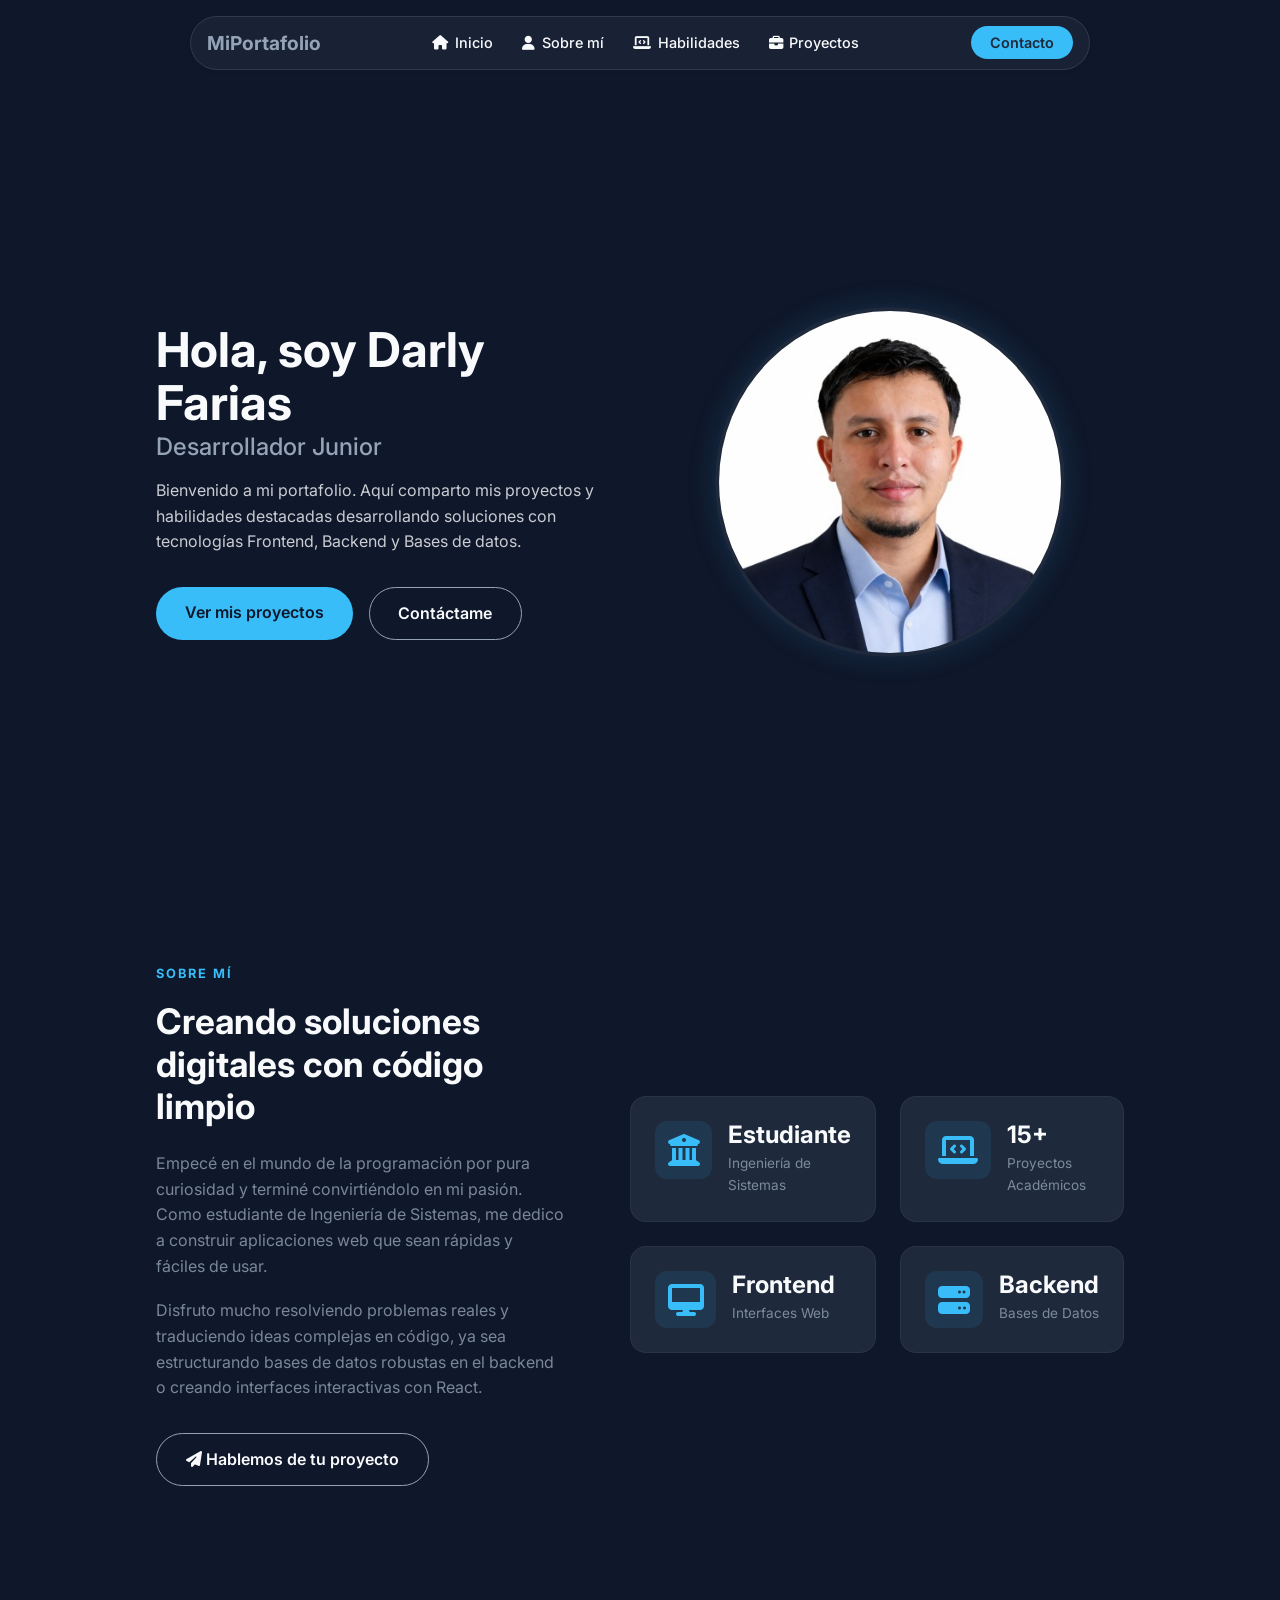
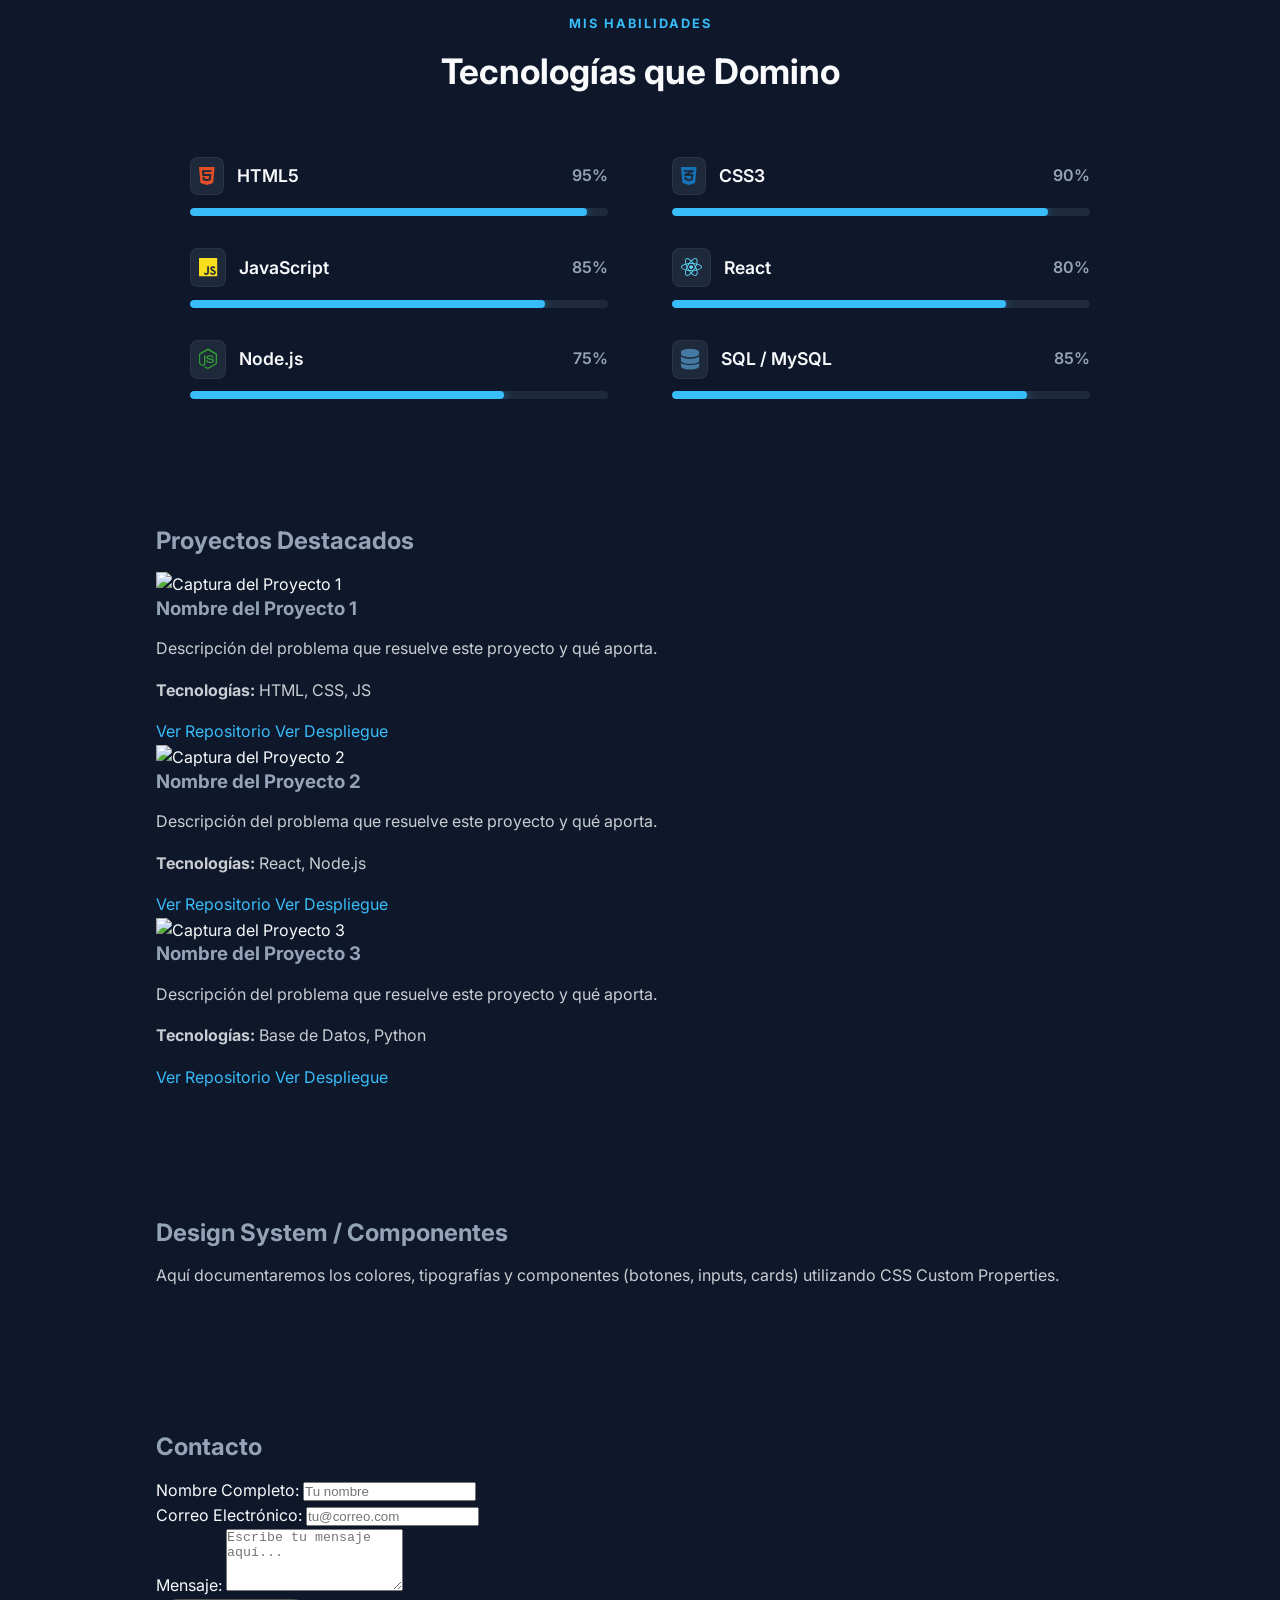
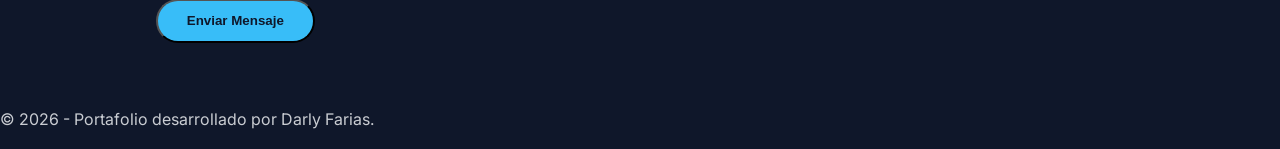
==== index.html @ e700660b "rediseño de secciones Sobre mí y Habilidades, e implementación de menú hamburguesa" ====
<!DOCTYPE html>
<html lang="es">

<head>
    <meta charset="UTF-8">
    <meta name="viewport" content="width=device-width, initial-scale=1.0">
    <title>Mi Portafolio Web</title>
    <!-- Fuentes e Iconos -->
    <link rel="preconnect" href="https://fonts.googleapis.com">
    <link rel="preconnect" href="https://fonts.gstatic.com" crossorigin>
    <link href="https://fonts.googleapis.com/css2?family=Inter:wght@400;500;600;700&display=swap" rel="stylesheet">
    <link rel="stylesheet" href="https://cdnjs.cloudflare.com/ajax/libs/font-awesome/6.4.0/css/all.min.css">
    <!-- Hoja de Estilos Principal -->
    <link rel="stylesheet" href="Css/styles.css">
</head>

<body>
    <!-- Encabezado Flotante (Glassmorphism) -->
    <header id="header">
        <nav class="navbar">
            <div class="logo">
                <a href="#inicio"><strong>MiPortafolio</strong></a>
            </div>

            <!-- Botón del Menú Hamburguesa -->
            <div class="menu-toggle" id="mobile-menu">
                <i class="fas fa-bars"></i>
            </div>

            <ul class="nav-links">
                <li><a href="#inicio"><i class="fas fa-home"></i> Inicio</a></li>
                <li><a href="#sobre-mi"><i class="fas fa-user"></i> Sobre mí</a></li>
                <li><a href="#habilidades"><i class="fas fa-laptop-code"></i> Habilidades</a></li>
                <li><a href="#proyectos"><i class="fas fa-briefcase"></i> Proyectos</a></li>
            </ul>

            <div class="nav-cta">
                <a href="#contacto" class="btn-cta">Contacto</a>
            </div>
        </nav>
    </header>

    <!-- Contenedor Principal del Sitio -->
    <main>
        <!-- Sección de Inicio -->
        <section id="inicio" class="hero">
            <div class="hero-content">
                <h1>Hola, soy Darly Farias</h1>
                <h2>Desarrollador Junior</h2>
                <p>Bienvenido a mi portafolio. Aquí comparto mis proyectos y habilidades destacadas desarrollando
                    soluciones con tecnologías Frontend, Backend y Bases de datos.</p>
                <div class="hero-buttons">
                    <a href="#proyectos" class="btn-primary">Ver mis proyectos</a>
                    <a href="#contacto" class="btn-secondary">Contáctame</a>
                </div>
            </div>
            <div class="hero-image">
                <div class="circle-img">
                    <!-- Usaremos la foto de perfil que ya subiste -->
                    <img src="img/foto.jpg" alt="Darly Farias">
                </div>
            </div>
        </section>

        <!-- Sección Sobre Mí -->
        <section id="sobre-mi" class="about-section">
            <div class="about-content">
                <span class="section-tag">SOBRE MÍ</span>
                <h2>Creando soluciones digitales con código limpio</h2>
                <p>Empecé en el mundo de la programación por pura curiosidad y terminé convirtiéndolo en mi pasión. Como estudiante de Ingeniería de Sistemas, me dedico a construir aplicaciones web que sean rápidas y fáciles de usar.</p>
                <p>Disfruto mucho resolviendo problemas reales y traduciendo ideas complejas en código, ya sea estructurando bases de datos robustas en el backend o creando interfaces interactivas con React.</p>
                <div class="about-buttons">
                    <a href="#contacto" class="btn-secondary"><i class="fas fa-paper-plane"></i> Hablemos de tu proyecto</a>
                </div>
            </div>
            
            <div class="about-stats">
                <div class="stat-box">
                    <i class="fas fa-university"></i>
                    <div>
                        <h3>Estudiante</h3>
                        <p>Ingeniería de Sistemas</p>
                    </div>
                </div>
                <div class="stat-box">
                    <i class="fas fa-laptop-code"></i>
                    <div>
                        <h3>15+</h3>
                        <p>Proyectos Académicos</p>
                    </div>
                </div>
                <div class="stat-box">
                    <i class="fas fa-desktop"></i>
                    <div>
                        <h3>Frontend</h3>
                        <p>Interfaces Web</p>
                    </div>
                </div>
                <div class="stat-box">
                    <i class="fas fa-server"></i>
                    <div>
                        <h3>Backend</h3>
                        <p>Bases de Datos</p>
                    </div>
                </div>
            </div>
        </section>

        <!-- Sección Habilidades -->
        <section id="habilidades" class="skills-section">
            <div class="section-header">
                <span class="section-tag">MIS HABILIDADES</span>
                <h2>Tecnologías que Domino</h2>
            </div>
            
            <div class="skills-grid">
                <!-- HTML -->
                <div class="skill-item">
                    <div class="skill-info">
                        <div class="skill-name">
                            <i class="fab fa-html5" style="color: #E34F26;"></i> HTML5
                        </div>
                        <span class="skill-percent">95%</span>
                    </div>
                    <div class="progress-bar">
                        <div class="progress" style="width: 95%;"></div>
                    </div>
                </div>
                <!-- CSS -->
                <div class="skill-item">
                    <div class="skill-info">
                        <div class="skill-name">
                            <i class="fab fa-css3-alt" style="color: #1572B6;"></i> CSS3
                        </div>
                        <span class="skill-percent">90%</span>
                    </div>
                    <div class="progress-bar">
                        <div class="progress" style="width: 90%;"></div>
                    </div>
                </div>
                <!-- JavaScript -->
                <div class="skill-item">
                    <div class="skill-info">
                        <div class="skill-name">
                            <i class="fab fa-js" style="color: #F7DF1E;"></i> JavaScript
                        </div>
                        <span class="skill-percent">85%</span>
                    </div>
                    <div class="progress-bar">
                        <div class="progress" style="width: 85%;"></div>
                    </div>
                </div>
                <!-- React -->
                <div class="skill-item">
                    <div class="skill-info">
                        <div class="skill-name">
                            <i class="fab fa-react" style="color: #61DAFB;"></i> React
                        </div>
                        <span class="skill-percent">80%</span>
                    </div>
                    <div class="progress-bar">
                        <div class="progress" style="width: 80%;"></div>
                    </div>
                </div>
                <!-- Node.js -->
                <div class="skill-item">
                    <div class="skill-info">
                        <div class="skill-name">
                            <i class="fab fa-node-js" style="color: #339933;"></i> Node.js
                        </div>
                        <span class="skill-percent">75%</span>
                    </div>
                    <div class="progress-bar">
                        <div class="progress" style="width: 75%;"></div>
                    </div>
                </div>
                <!-- Bases de Datos -->
                <div class="skill-item">
                    <div class="skill-info">
                        <div class="skill-name">
                            <i class="fas fa-database" style="color: #4479A1;"></i> SQL / MySQL
                        </div>
                        <span class="skill-percent">85%</span>
                    </div>
                    <div class="progress-bar">
                        <div class="progress" style="width: 85%;"></div>
                    </div>
                </div>
            </div>
        </section>

        <!-- Sección Proyectos Destacados -->
        <section id="proyectos">
            <h2>Proyectos Destacados</h2>
            <div class="projects-grid">
                <!-- Proyecto 1 (Componente Card) -->
                <article class="project-card">
                    <figure>
                        <img src="proyecto1.jpg" alt="Captura del Proyecto 1">
                    </figure>
                    <div class="project-info">
                        <h3>Nombre del Proyecto 1</h3>
                        <p>Descripción del problema que resuelve este proyecto y qué aporta.</p>
                        <p><strong>Tecnologías:</strong> HTML, CSS, JS</p>
                        <div class="project-links">
                            <a href="#" target="_blank" class="btn btn-sm">Ver Repositorio</a>
                            <a href="#" target="_blank" class="btn btn-sm">Ver Despliegue</a>
                        </div>
                    </div>
                </article>

                <!-- Proyecto 2 -->
                <article class="project-card">
                    <figure>
                        <img src="proyecto2.jpg" alt="Captura del Proyecto 2">
                    </figure>
                    <div class="project-info">
                        <h3>Nombre del Proyecto 2</h3>
                        <p>Descripción del problema que resuelve este proyecto y qué aporta.</p>
                        <p><strong>Tecnologías:</strong> React, Node.js</p>
                        <div class="project-links">
                            <a href="#" target="_blank" class="btn btn-sm">Ver Repositorio</a>
                            <a href="#" target="_blank" class="btn btn-sm">Ver Despliegue</a>
                        </div>
                    </div>
                </article>

                <!-- Proyecto 3 -->
                <article class="project-card">
                    <figure>
                        <img src="proyecto3.jpg" alt="Captura del Proyecto 3">
                    </figure>
                    <div class="project-info">
                        <h3>Nombre del Proyecto 3</h3>
                        <p>Descripción del problema que resuelve este proyecto y qué aporta.</p>
                        <p><strong>Tecnologías:</strong> Base de Datos, Python</p>
                        <div class="project-links">
                            <a href="#" target="_blank" class="btn btn-sm">Ver Repositorio</a>
                            <a href="#" target="_blank" class="btn btn-sm">Ver Despliegue</a>
                        </div>
                    </div>
                </article>
            </div>
        </section>

        <!-- Sección Design System -->
        <section id="design-system">
            <h2>Design System / Componentes</h2>
            <p>Aquí documentaremos los colores, tipografías y componentes (botones, inputs, cards) utilizando CSS Custom
                Properties.</p>
            <!-- El contenido detallado se llenará cuando hagamos el CSS -->
        </section>

        <!-- Sección Contacto -->
        <section id="contacto">
            <h2>Contacto</h2>
            <!-- Formulario con estructura semántica requerida -->
            <form action="#" method="POST" id="contact-form">
                <div class="form-group">
                    <label for="nombre">Nombre Completo:</label>
                    <input type="text" id="nombre" name="nombre" required placeholder="Tu nombre">
                </div>
                <div class="form-group">
                    <label for="email">Correo Electrónico:</label>
                    <input type="email" id="email" name="email" required placeholder="tu@correo.com">
                </div>
                <div class="form-group">
                    <label for="mensaje">Mensaje:</label>
                    <textarea id="mensaje" name="mensaje" rows="4" required
                        placeholder="Escribe tu mensaje aquí..."></textarea>
                </div>
                <button type="submit" class="btn btn-primary">Enviar Mensaje</button>
            </form>
        </section>
    </main>

    <!-- Pie de página -->
    <footer>
        <p>&copy; 2026 - Portafolio desarrollado por Darly Farias.</p>
    </footer>

    <!-- Script de Funcionalidad -->
    <script src="Js/script.js"></script>
</body>

</html>
---- Css/styles.css ----
/* ==========================================================================
   DESIGN SYSTEM - VARIABLES GLOBALES
   Siguiendo buenas prácticas: un solo lugar para definir el tema visual.
   ========================================================================== */
:root {
  /* Paleta de Colores: Dark Mode "Marino & Plata" (Máximo 5 colores) */
  --color-background: #0F172A; /* Azul marino casi negro para el fondo */
  --color-surface: #1E293B;    /* Azul marino ligeramente más claro para tarjetas */
  --color-text: #F8FAFC;       /* Blanco plata para texto general */
  --color-primary: #38BDF8;    /* Azul claro brillante para botones y enlaces */
  --color-secondary: #94A3B8;  /* Gris/Plata azulado para subtítulos y hovers */

  /* Tipografía */
  --font-primary: 'Inter', system-ui, -apple-system, sans-serif;
  
  /* Sistema de Espaciados (basado en rems para escalabilidad) */
  --space-xs: 0.25rem;  /* 4px */
  --space-sm: 0.5rem;   /* 8px */
  --space-md: 1rem;     /* 16px */
  --space-lg: 2rem;     /* 32px */
  --space-xl: 4rem;     /* 64px */

  /* Bordes y Sombras */
  --radius-sm: 4px;
  --radius-md: 8px;
  --radius-lg: 16px;
  
  --shadow-sm: 0 2px 4px rgba(0, 0, 0, 0.05);
  --shadow-md: 0 4px 6px rgba(0, 0, 0, 0.07);
  --shadow-lg: 0 10px 15px rgba(0, 0, 0, 0.1);
}

/* ==========================================================================
   RESET CSS - Limpio y minimalista
   ========================================================================== */
*, *::before, *::after {
  box-sizing: border-box;
  margin: 0;
  padding: 0;
}

html {
  font-family: var(--font-primary);
  color: var(--color-text);
  background-color: var(--color-background);
  line-height: 1.6;
  scroll-behavior: smooth; /* Para navegación suave entre secciones */
}

body {
  min-height: 100vh;
}

img {
  max-width: 100%;
  display: block;
}

a {
  text-decoration: none;
  color: var(--color-primary);
  transition: color 0.3s ease;
}

a:hover {
  color: var(--color-secondary);
}

ul {
  list-style: none;
}

/* ==========================================================================
   ESTILOS GLOBALES - Tipografía Base
   ========================================================================== */
h1, h2, h3, h4, h5, h6 {
  color: var(--color-secondary);
  line-height: 1.2;
  margin-bottom: var(--space-md);
}

p {
  margin-bottom: var(--space-md);
  opacity: 0.8; /* Reemplaza el uso de una variable color-muted extra */
}

/* ==========================================================================
   HEADER & NAVBAR (Efecto Glassmorphism y Flexbox)
   ========================================================================== */
#header {
  position: fixed;
  top: 1rem;
  left: 0;
  right: 0;
  z-index: 1000;
  display: flex;
  justify-content: center;
  padding: 0 var(--space-md);
}

.navbar {
  display: flex;
  align-items: center;
  justify-content: space-between;
  width: 100%;
  max-width: 900px;
  padding: 0.5rem var(--space-md);
  /* Efecto Vidrio (Glassmorphism Oscuro) */
  background: rgba(30, 41, 59, 0.7); /* Transparencia basada en el surface */
  backdrop-filter: blur(10px);
  -webkit-backdrop-filter: blur(10px);
  border: 1px solid rgba(255, 255, 255, 0.1);
  border-radius: 50px;
  box-shadow: var(--shadow-sm);
}

.logo a {
  font-weight: 700;
  font-size: 1.2rem;
  color: var(--color-secondary);
}

.nav-links {
  display: flex;
  gap: var(--space-xs);
}

.nav-links a {
  display: flex;
  align-items: center;
  gap: 0.4rem;
  padding: 0.4rem 0.8rem;
  border-radius: 20px;
  font-size: 0.9rem;
  font-weight: 500;
  color: var(--color-text);
}

.nav-links a:hover {
  background: rgba(148, 163, 184, 0.1); /* Plata transparente */
  color: var(--color-primary);
}

.btn-cta {
  background: var(--color-primary);
  color: var(--color-surface);
  padding: 0.5rem 1.2rem;
  border-radius: 50px;
  font-weight: 600;
  font-size: 0.9rem;
  transition: background 0.3s ease;
}

.btn-cta:hover {
  background: var(--color-secondary);
  color: var(--color-surface);
}

/* ==========================================================================
   LAYOUT Y SECCIONES (Evitar que el menú tape el contenido)
   ========================================================================== */
main {
  /* Al hacer el header 'fixed', sale del flujo normal. 
     Este padding empuja el contenido hacia abajo para que no quede oculto. */
  padding-top: 6rem; 
}

section {
  padding: var(--space-xl) var(--space-md);
  max-width: 1000px;
  margin: 0 auto;
}

/* ==========================================================================
   SECCIÓN INICIO (HERO)
   ========================================================================== */
.hero {
  min-height: calc(100vh - 6rem);
  display: grid;
  grid-template-columns: 1fr 1fr;
  align-items: center;
  gap: 2rem;
  /* El padding inferior empuja visualmente el contenido hacia arriba 
     para lograr un 'centro óptico' más agradable */
  padding-bottom: 6rem;
}

.hero-content h1 {
  font-size: 3rem;
  color: var(--color-text);
  margin-bottom: var(--space-xs);
  line-height: 1.1;
}

.hero-content h2 {
  font-size: 1.5rem;
  color: var(--color-secondary);
  font-weight: 500;
  margin-bottom: var(--space-md);
}

.hero-buttons {
  display: flex;
  gap: var(--space-md);
  margin-top: var(--space-lg);
}

.btn-primary, .btn-secondary {
  padding: 0.8rem 1.8rem;
  border-radius: 50px;
  font-weight: 600;
  transition: all 0.3s ease;
  display: inline-block;
}

.btn-primary {
  background: var(--color-primary);
  color: #0F172A; /* Color oscuro para contraste en botón claro */
}

.btn-primary:hover {
  background: var(--color-text);
  color: #0F172A;
}

.btn-secondary {
  background: transparent;
  color: var(--color-text);
  border: 1px solid var(--color-secondary);
}

.btn-secondary:hover {
  background: var(--color-surface);
}

.hero-tech {
  margin-top: 3rem;
}

.hero-tech p {
  font-size: 0.75rem;
  font-weight: 600;
  letter-spacing: 2px;
  color: var(--color-secondary);
  margin-bottom: 1rem;
}

.tech-icons {
  display: flex;
  gap: 1.5rem;
  font-size: 2rem;
}

.tech-icons i {
  transition: transform 0.3s ease;
  cursor: pointer;
  filter: grayscale(100%); /* Las hace grises por defecto para mantener la limpieza */
  opacity: 0.7;
}

.tech-icons i:hover {
  transform: translateY(-5px);
  filter: grayscale(0%); /* Muestran su color original al pasar el mouse */
  opacity: 1;
}

.hero-image {
  display: flex;
  justify-content: center;
  align-items: center;
}

.circle-img {
  width: 350px;
  height: 350px;
  border-radius: 50%;
  overflow: hidden;
  border: 4px solid var(--color-surface);
  box-shadow: 0 0 30px rgba(56, 189, 248, 0.15); /* Resplandor con el color primary */
}

.circle-img img {
  width: 100%;
  height: 100%;
  object-fit: cover;
}

/* ==========================================================================
   SECCIÓN SOBRE MÍ (ABOUT)
   ========================================================================== */
.about-section {
  display: grid;
  grid-template-columns: 1fr 1fr;
  align-items: center;
  gap: 4rem;
}

.section-tag {
  font-size: 0.8rem;
  font-weight: 700;
  letter-spacing: 2px;
  color: var(--color-primary);
  text-transform: uppercase;
  display: block;
  margin-bottom: 1rem;
}

.about-content h2 {
  font-size: 2.2rem;
  color: var(--color-text);
  margin-bottom: 1.5rem;
  line-height: 1.2;
}

.about-content p {
  color: var(--color-secondary);
  font-size: 1rem;
  margin-bottom: 1.2rem;
}

.about-buttons {
  margin-top: 2rem;
}

.about-stats {
  display: grid;
  grid-template-columns: 1fr 1fr;
  gap: 1.5rem;
}

.stat-box {
  background: var(--color-surface);
  padding: 1.5rem;
  border-radius: 16px;
  border: 1px solid rgba(255, 255, 255, 0.05);
  display: flex;
  align-items: flex-start;
  gap: 1rem;
  transition: transform 0.3s ease;
}

.stat-box:hover {
  transform: translateY(-5px);
  border-color: rgba(56, 189, 248, 0.3); /* Brillo primario suave */
}

.stat-box i {
  font-size: 2rem;
  color: var(--color-primary);
  background: rgba(56, 189, 248, 0.1);
  padding: 0.8rem;
  border-radius: 12px;
}

.stat-box h3 {
  font-size: 1.5rem;
  color: var(--color-text);
  margin-bottom: 0.2rem;
}

.stat-box p {
  font-size: 0.85rem;
  color: var(--color-secondary);
  margin: 0;
}

/* Responsividad */
@media (max-width: 768px) {
  .hero {
    grid-template-columns: 1fr;
    text-align: center;
    padding-top: var(--space-lg);
  }
  .hero-buttons {
    justify-content: center;
  }
  .tech-icons {
    justify-content: center;
  }
  .circle-img {
    width: 250px;
    height: 250px;
  }
  .about-section {
    grid-template-columns: 1fr;
    gap: 3rem;
  }
  .about-stats {
    grid-template-columns: 1fr;
  }
}

.circle-img {
  width: 350px;
  height: 350px;
  border-radius: 50%;
  overflow: hidden;
  border: 4px solid var(--color-surface);
  box-shadow: 0 0 30px rgba(56, 189, 248, 0.15); /* Resplandor con el color primary */
}

.circle-img img {
  width: 100%;
  height: 100%;
  object-fit: cover;
}

/* Responsividad para móviles */
@media (max-width: 768px) {
  .hero {
    grid-template-columns: 1fr;
    text-align: center;
    padding-top: var(--space-lg);
  }
  .hero-buttons {
    justify-content: center;
  }
  .circle-img {
    width: 250px;
    height: 250px;
  }
}

/* ==========================================================================
   RESPONSIVIDAD DEL NAVBAR (MENÚ HAMBURGUESA)
   ========================================================================== */
.menu-toggle {
  display: none;
  font-size: 1.5rem;
  color: var(--color-text);
  cursor: pointer;
}

@media (max-width: 768px) {
  .menu-toggle {
    display: block; /* Muestra el icono en móvil */
  }

  .nav-links {
    position: absolute;
    top: 100%;
    left: 0;
    width: 100%;
    background: var(--color-surface); /* Fondo oscuro en móvil */
    flex-direction: column;
    padding: var(--space-md) 0;
    box-shadow: var(--shadow-md);
    border-radius: 0 0 20px 20px;
    border: 1px solid rgba(255, 255, 255, 0.1);
    
    /* Ocultar el menú por defecto, se mostrará con JavaScript */
    display: none; 
    text-align: center;
  }

  .nav-links.active {
    display: flex; /* JS añadirá esta clase al hacer clic */
  }

  .nav-links a {
    justify-content: center; /* Centra los items en móvil */
    padding: 0.8rem;
  }
  
  .nav-cta {
    display: none; /* Ocultamos el botón extra de la derecha para no saturar la pantalla */
  }
}

/* ==========================================================================
   SECCIÓN HABILIDADES (SKILLS)
   ========================================================================== */
.skills-section {
  padding-top: var(--space-xl);
}

.section-header {
  text-align: center;
  margin-bottom: 4rem;
}

.section-header h2 {
  font-size: 2.2rem;
  color: var(--color-text);
  margin-bottom: 1rem;
}

.skills-grid {
  display: grid;
  grid-template-columns: 1fr 1fr;
  gap: 2rem 4rem; /* 2rem vertical, 4rem horizontal */
  max-width: 900px;
  margin: 0 auto;
}

.skill-item {
  display: flex;
  flex-direction: column;
  gap: 0.8rem;
}

.skill-info {
  display: flex;
  justify-content: space-between;
  align-items: center;
}

.skill-name {
  display: flex;
  align-items: center;
  gap: 0.8rem;
  font-weight: 600;
  font-size: 1.1rem;
  color: var(--color-text);
}

.skill-name i {
  font-size: 1.3rem;
  background: var(--color-surface);
  padding: 0.5rem;
  border-radius: 8px;
  border: 1px solid rgba(255, 255, 255, 0.05);
}

.skill-percent {
  font-weight: 600;
  color: var(--color-secondary);
}

.progress-bar {
  width: 100%;
  height: 8px;
  background: var(--color-surface);
  border-radius: 10px;
  overflow: hidden;
}

.progress {
  height: 100%;
  background: var(--color-primary);
  border-radius: 10px;
  /* Animación y resplandor al estilo premium */
  transition: width 1.5s ease-in-out;
  box-shadow: 0 0 12px rgba(56, 189, 248, 0.6); 
}

/* Responsividad para Habilidades */
@media (max-width: 768px) {
  .skills-grid {
    grid-template-columns: 1fr;
    gap: 2.5rem;
  }
}
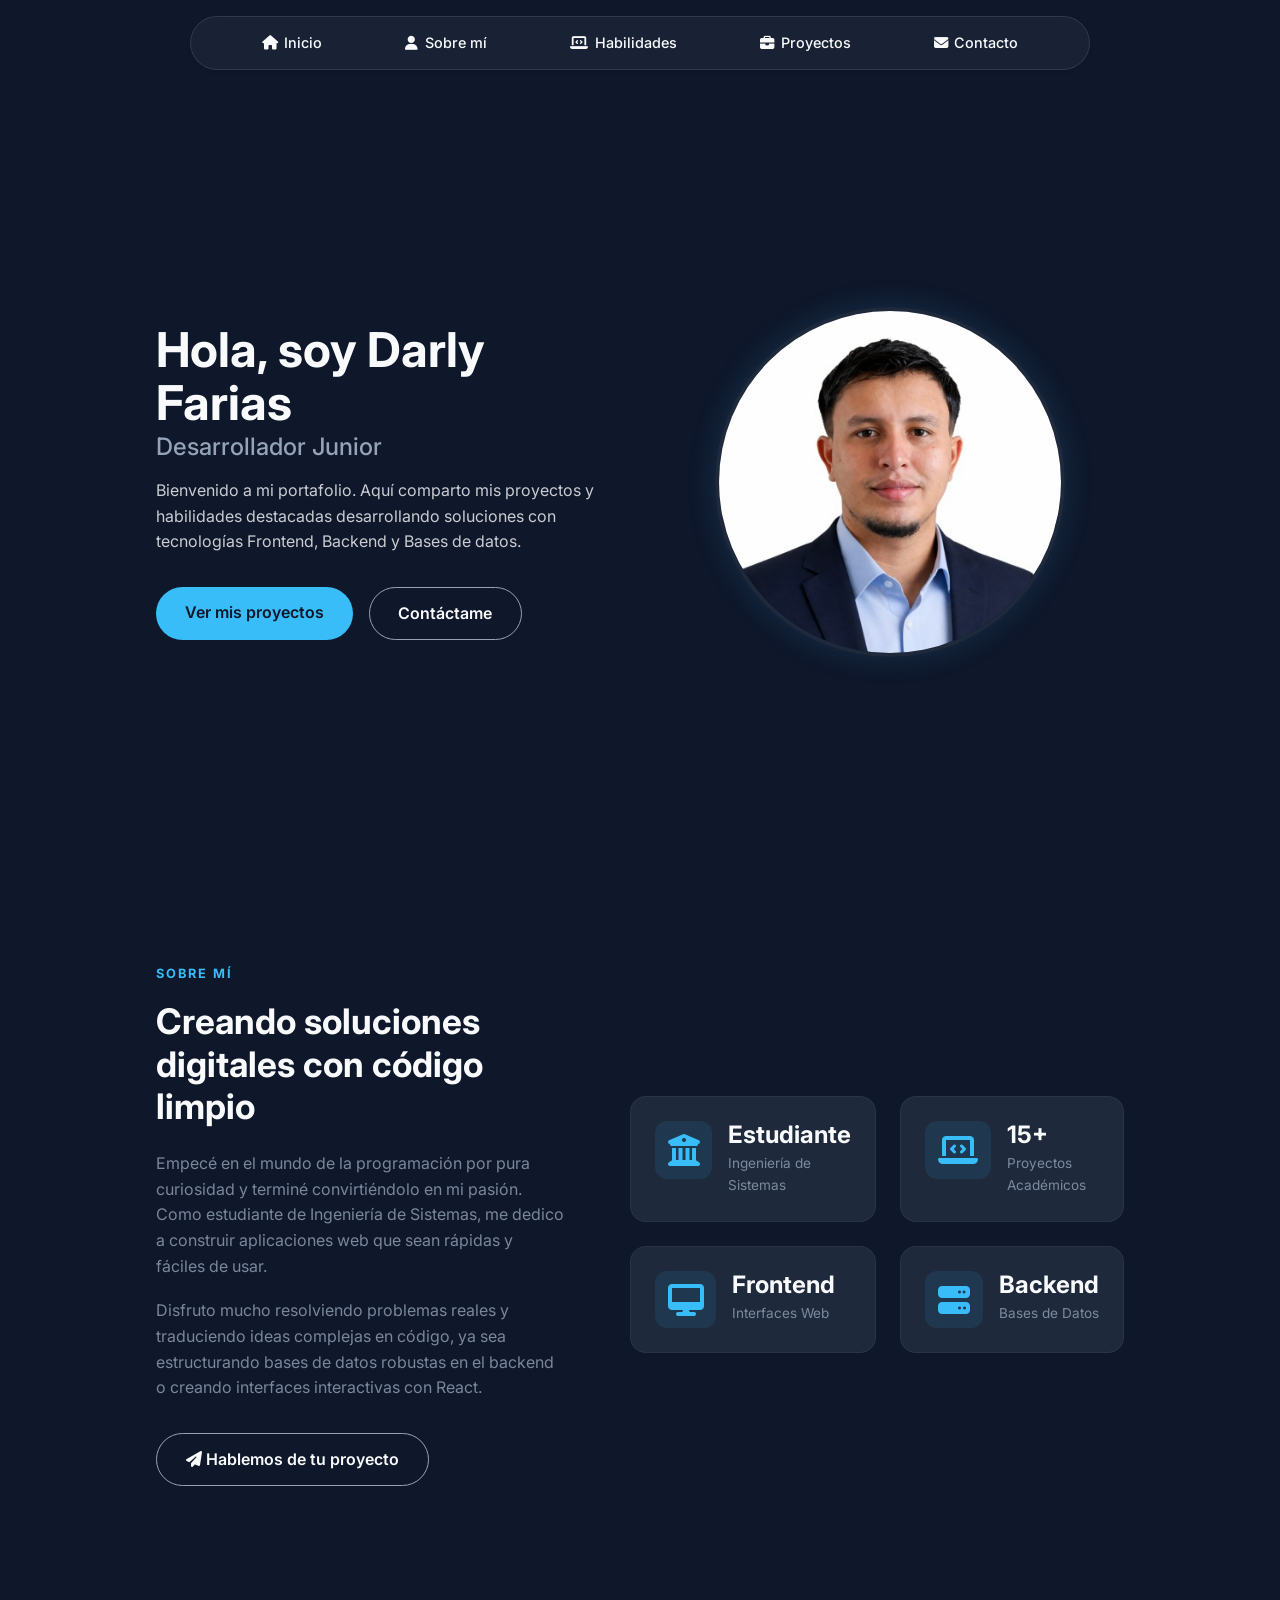
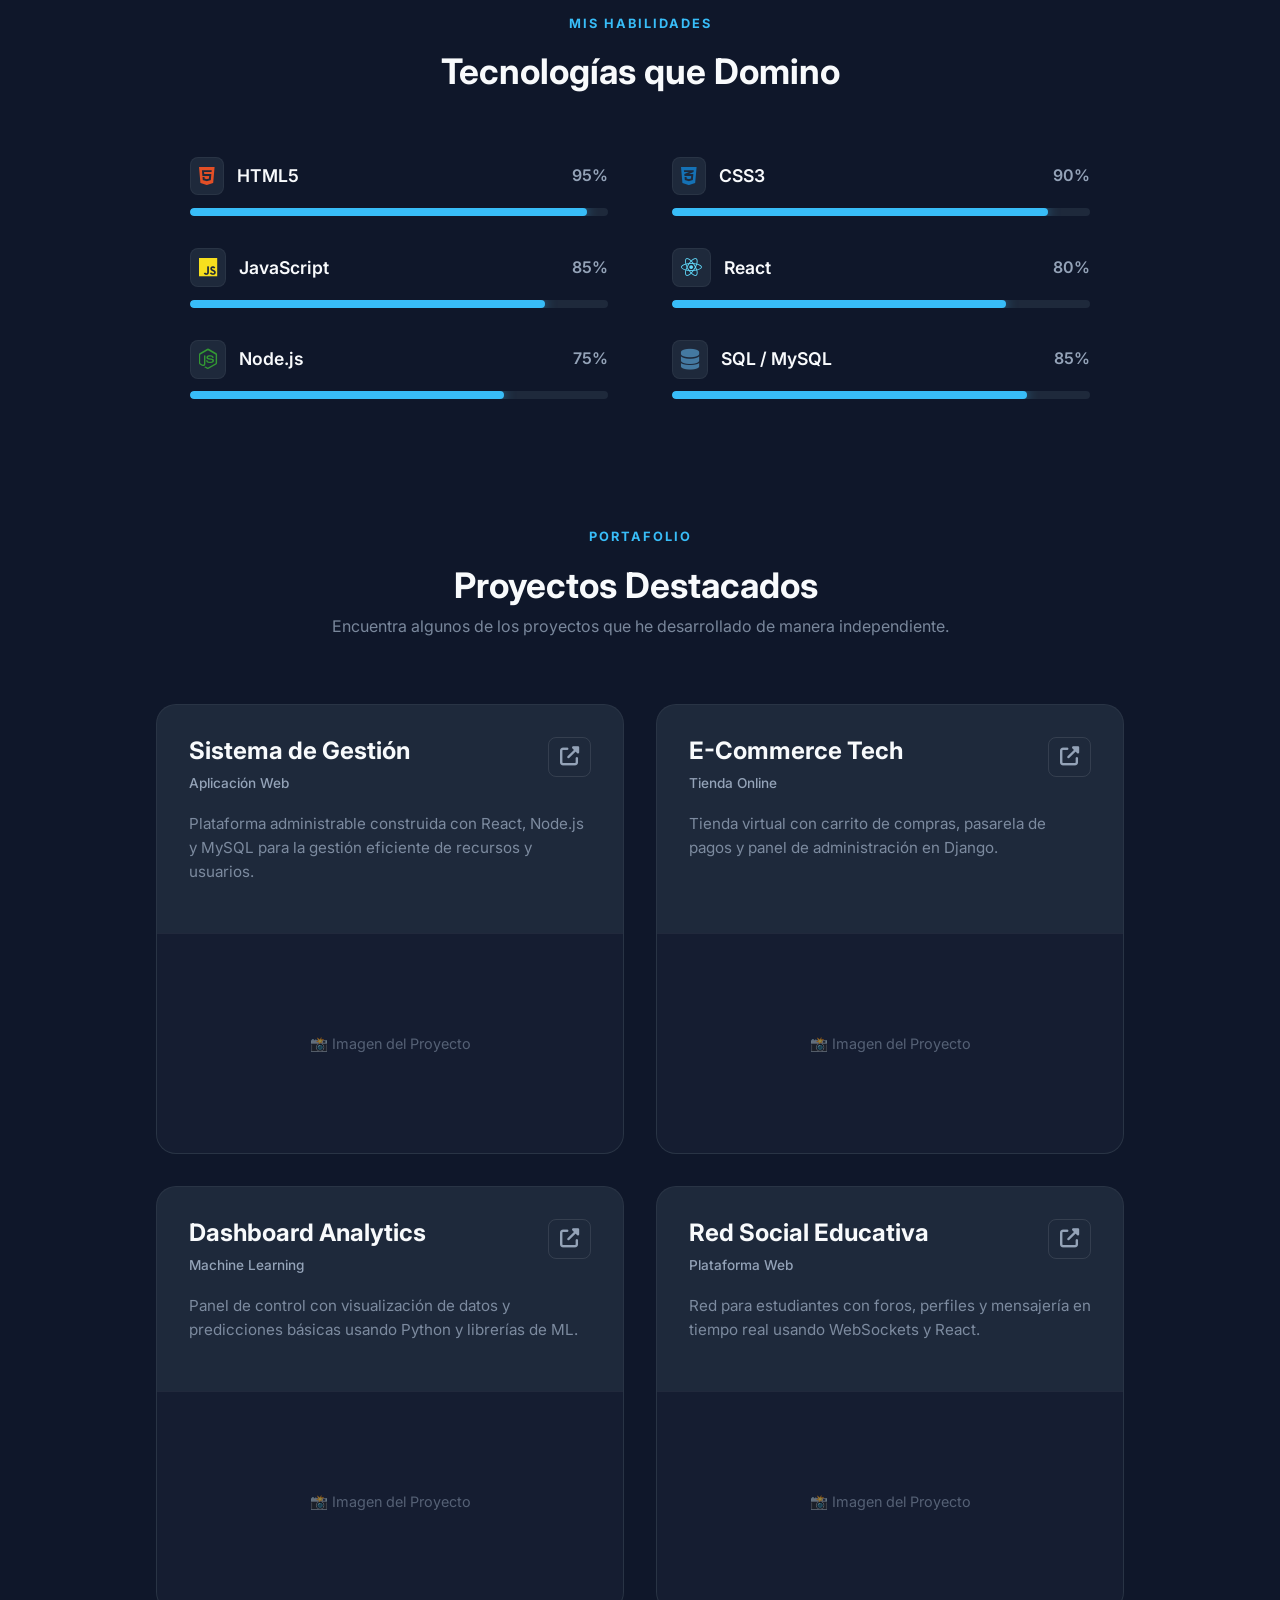
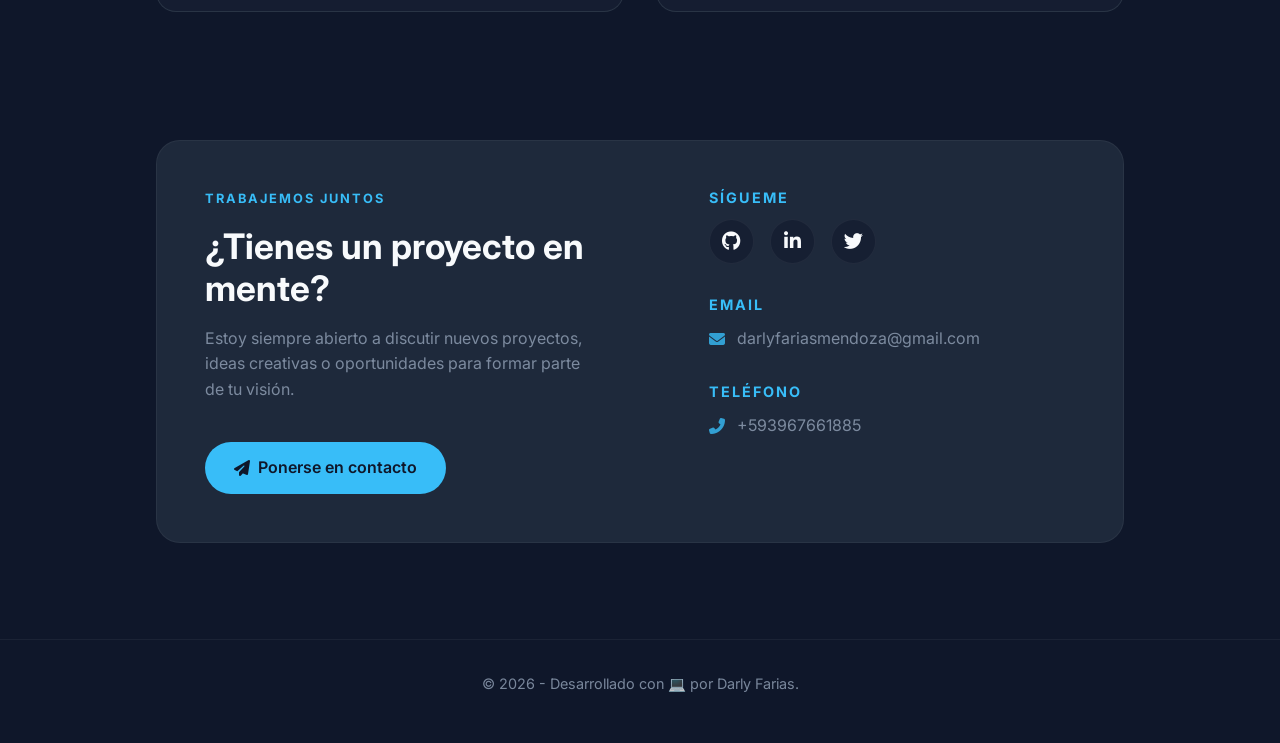
==== commit 5d2234c0: "se agrego estilos a la sección proyecto , y se modifico la parte de contacto" ====
--- a/index.html
+++ b/index.html
@@ -18,10 +18,6 @@
     <!-- Encabezado Flotante (Glassmorphism) -->
     <header id="header">
         <nav class="navbar">
-            <div class="logo">
-                <a href="#inicio"><strong>MiPortafolio</strong></a>
-            </div>
-
             <!-- Botón del Menú Hamburguesa -->
             <div class="menu-toggle" id="mobile-menu">
                 <i class="fas fa-bars"></i>
@@ -32,11 +28,8 @@
                 <li><a href="#sobre-mi"><i class="fas fa-user"></i> Sobre mí</a></li>
                 <li><a href="#habilidades"><i class="fas fa-laptop-code"></i> Habilidades</a></li>
                 <li><a href="#proyectos"><i class="fas fa-briefcase"></i> Proyectos</a></li>
+                <li><a href="#contacto"><i class="fas fa-envelope"></i> Contacto</a></li>
             </ul>
-
-            <div class="nav-cta">
-                <a href="#contacto" class="btn-cta">Contacto</a>
-            </div>
         </nav>
     </header>
 
@@ -67,13 +60,17 @@
             <div class="about-content">
                 <span class="section-tag">SOBRE MÍ</span>
                 <h2>Creando soluciones digitales con código limpio</h2>
-                <p>Empecé en el mundo de la programación por pura curiosidad y terminé convirtiéndolo en mi pasión. Como estudiante de Ingeniería de Sistemas, me dedico a construir aplicaciones web que sean rápidas y fáciles de usar.</p>
-                <p>Disfruto mucho resolviendo problemas reales y traduciendo ideas complejas en código, ya sea estructurando bases de datos robustas en el backend o creando interfaces interactivas con React.</p>
+                <p>Empecé en el mundo de la programación por pura curiosidad y terminé convirtiéndolo en mi pasión. Como
+                    estudiante de Ingeniería de Sistemas, me dedico a construir aplicaciones web que sean rápidas y
+                    fáciles de usar.</p>
+                <p>Disfruto mucho resolviendo problemas reales y traduciendo ideas complejas en código, ya sea
+                    estructurando bases de datos robustas en el backend o creando interfaces interactivas con React.</p>
                 <div class="about-buttons">
-                    <a href="#contacto" class="btn-secondary"><i class="fas fa-paper-plane"></i> Hablemos de tu proyecto</a>
-                </div>
-            </div>
-            
+                    <a href="#contacto" class="btn-secondary"><i class="fas fa-paper-plane"></i> Hablemos de tu
+                        proyecto</a>
+                </div>
+            </div>
+
             <div class="about-stats">
                 <div class="stat-box">
                     <i class="fas fa-university"></i>
@@ -112,171 +109,209 @@
                 <span class="section-tag">MIS HABILIDADES</span>
                 <h2>Tecnologías que Domino</h2>
             </div>
-            
+
             <div class="skills-grid">
                 <!-- HTML -->
                 <div class="skill-item">
                     <div class="skill-info">
                         <div class="skill-name">
-                            <i class="fab fa-html5" style="color: #E34F26;"></i> HTML5
+                            <i class="fab fa-html5 skill-html5"></i> HTML5
                         </div>
                         <span class="skill-percent">95%</span>
                     </div>
                     <div class="progress-bar">
-                        <div class="progress" style="width: 95%;"></div>
+                        <div class="progress progress-95"></div>
                     </div>
                 </div>
                 <!-- CSS -->
                 <div class="skill-item">
                     <div class="skill-info">
                         <div class="skill-name">
-                            <i class="fab fa-css3-alt" style="color: #1572B6;"></i> CSS3
+                            <i class="fab fa-css3-alt skill-css3"></i> CSS3
                         </div>
                         <span class="skill-percent">90%</span>
                     </div>
                     <div class="progress-bar">
-                        <div class="progress" style="width: 90%;"></div>
+                        <div class="progress progress-90"></div>
                     </div>
                 </div>
                 <!-- JavaScript -->
                 <div class="skill-item">
                     <div class="skill-info">
                         <div class="skill-name">
-                            <i class="fab fa-js" style="color: #F7DF1E;"></i> JavaScript
+                            <i class="fab fa-js skill-js"></i> JavaScript
                         </div>
                         <span class="skill-percent">85%</span>
                     </div>
                     <div class="progress-bar">
-                        <div class="progress" style="width: 85%;"></div>
+                        <div class="progress progress-85"></div>
                     </div>
                 </div>
                 <!-- React -->
                 <div class="skill-item">
                     <div class="skill-info">
                         <div class="skill-name">
-                            <i class="fab fa-react" style="color: #61DAFB;"></i> React
+                            <i class="fab fa-react skill-react"></i> React
                         </div>
                         <span class="skill-percent">80%</span>
                     </div>
                     <div class="progress-bar">
-                        <div class="progress" style="width: 80%;"></div>
+                        <div class="progress progress-80"></div>
                     </div>
                 </div>
                 <!-- Node.js -->
                 <div class="skill-item">
                     <div class="skill-info">
                         <div class="skill-name">
-                            <i class="fab fa-node-js" style="color: #339933;"></i> Node.js
+                            <i class="fab fa-node-js skill-node"></i> Node.js
                         </div>
                         <span class="skill-percent">75%</span>
                     </div>
                     <div class="progress-bar">
-                        <div class="progress" style="width: 75%;"></div>
+                        <div class="progress progress-75"></div>
                     </div>
                 </div>
                 <!-- Bases de Datos -->
                 <div class="skill-item">
                     <div class="skill-info">
                         <div class="skill-name">
-                            <i class="fas fa-database" style="color: #4479A1;"></i> SQL / MySQL
+                            <i class="fas fa-database skill-sql"></i> SQL / MySQL
                         </div>
                         <span class="skill-percent">85%</span>
                     </div>
                     <div class="progress-bar">
-                        <div class="progress" style="width: 85%;"></div>
+                        <div class="progress progress-85"></div>
                     </div>
                 </div>
             </div>
         </section>
 
         <!-- Sección Proyectos Destacados -->
-        <section id="proyectos">
-            <h2>Proyectos Destacados</h2>
+        <section id="proyectos" class="projects-section">
+            <div class="section-header">
+                <span class="section-tag">PORTAFOLIO</span>
+                <h2>Proyectos Destacados <i class="fas fa-sparkles title-icon"></i></h2>
+                <p class="section-subtitle">Encuentra algunos de los proyectos que he desarrollado de manera
+                    independiente.</p>
+            </div>
+
             <div class="projects-grid">
-                <!-- Proyecto 1 (Componente Card) -->
+                <!-- Proyecto 1 -->
                 <article class="project-card">
-                    <figure>
-                        <img src="proyecto1.jpg" alt="Captura del Proyecto 1">
+                    <div class="project-content">
+                        <div class="project-header">
+                            <div>
+                                <h3>Sistema de Gestión</h3>
+                                <span class="project-type">Aplicación Web</span>
+                            </div>
+                            <a href="#" target="_blank" class="project-link-icon"><i
+                                    class="fas fa-external-link-alt"></i></a>
+                        </div>
+                        <p class="project-desc">Plataforma administrable construida con React, Node.js y MySQL para la
+                            gestión eficiente de recursos y usuarios.</p>
+                    </div>
+                    <figure class="project-img-container">
+                        <div class="img-placeholder">📸 Imagen del Proyecto</div>
                     </figure>
-                    <div class="project-info">
-                        <h3>Nombre del Proyecto 1</h3>
-                        <p>Descripción del problema que resuelve este proyecto y qué aporta.</p>
-                        <p><strong>Tecnologías:</strong> HTML, CSS, JS</p>
-                        <div class="project-links">
-                            <a href="#" target="_blank" class="btn btn-sm">Ver Repositorio</a>
-                            <a href="#" target="_blank" class="btn btn-sm">Ver Despliegue</a>
-                        </div>
-                    </div>
                 </article>
 
                 <!-- Proyecto 2 -->
                 <article class="project-card">
-                    <figure>
-                        <img src="proyecto2.jpg" alt="Captura del Proyecto 2">
+                    <div class="project-content">
+                        <div class="project-header">
+                            <div>
+                                <h3>E-Commerce Tech</h3>
+                                <span class="project-type">Tienda Online</span>
+                            </div>
+                            <a href="#" target="_blank" class="project-link-icon"><i
+                                    class="fas fa-external-link-alt"></i></a>
+                        </div>
+                        <p class="project-desc">Tienda virtual con carrito de compras, pasarela de pagos y panel de
+                            administración en Django.</p>
+                    </div>
+                    <figure class="project-img-container">
+                        <div class="img-placeholder">📸 Imagen del Proyecto</div>
                     </figure>
-                    <div class="project-info">
-                        <h3>Nombre del Proyecto 2</h3>
-                        <p>Descripción del problema que resuelve este proyecto y qué aporta.</p>
-                        <p><strong>Tecnologías:</strong> React, Node.js</p>
-                        <div class="project-links">
-                            <a href="#" target="_blank" class="btn btn-sm">Ver Repositorio</a>
-                            <a href="#" target="_blank" class="btn btn-sm">Ver Despliegue</a>
-                        </div>
-                    </div>
                 </article>
 
                 <!-- Proyecto 3 -->
                 <article class="project-card">
-                    <figure>
-                        <img src="proyecto3.jpg" alt="Captura del Proyecto 3">
+                    <div class="project-content">
+                        <div class="project-header">
+                            <div>
+                                <h3>Dashboard Analytics</h3>
+                                <span class="project-type">Machine Learning</span>
+                            </div>
+                            <a href="#" target="_blank" class="project-link-icon"><i
+                                    class="fas fa-external-link-alt"></i></a>
+                        </div>
+                        <p class="project-desc">Panel de control con visualización de datos y predicciones básicas
+                            usando Python y librerías de ML.</p>
+                    </div>
+                    <figure class="project-img-container">
+                        <div class="img-placeholder">📸 Imagen del Proyecto</div>
                     </figure>
-                    <div class="project-info">
-                        <h3>Nombre del Proyecto 3</h3>
-                        <p>Descripción del problema que resuelve este proyecto y qué aporta.</p>
-                        <p><strong>Tecnologías:</strong> Base de Datos, Python</p>
-                        <div class="project-links">
-                            <a href="#" target="_blank" class="btn btn-sm">Ver Repositorio</a>
-                            <a href="#" target="_blank" class="btn btn-sm">Ver Despliegue</a>
-                        </div>
-                    </div>
                 </article>
-            </div>
-        </section>
-
-        <!-- Sección Design System -->
-        <section id="design-system">
-            <h2>Design System / Componentes</h2>
-            <p>Aquí documentaremos los colores, tipografías y componentes (botones, inputs, cards) utilizando CSS Custom
-                Properties.</p>
-            <!-- El contenido detallado se llenará cuando hagamos el CSS -->
-        </section>
-
-        <!-- Sección Contacto -->
-        <section id="contacto">
-            <h2>Contacto</h2>
-            <!-- Formulario con estructura semántica requerida -->
-            <form action="#" method="POST" id="contact-form">
-                <div class="form-group">
-                    <label for="nombre">Nombre Completo:</label>
-                    <input type="text" id="nombre" name="nombre" required placeholder="Tu nombre">
-                </div>
-                <div class="form-group">
-                    <label for="email">Correo Electrónico:</label>
-                    <input type="email" id="email" name="email" required placeholder="tu@correo.com">
-                </div>
-                <div class="form-group">
-                    <label for="mensaje">Mensaje:</label>
-                    <textarea id="mensaje" name="mensaje" rows="4" required
-                        placeholder="Escribe tu mensaje aquí..."></textarea>
-                </div>
-                <button type="submit" class="btn btn-primary">Enviar Mensaje</button>
-            </form>
+
+                <!-- Proyecto 4 -->
+                <article class="project-card">
+                    <div class="project-content">
+                        <div class="project-header">
+                            <div>
+                                <h3>Red Social Educativa</h3>
+                                <span class="project-type">Plataforma Web</span>
+                            </div>
+                            <a href="#" target="_blank" class="project-link-icon"><i
+                                    class="fas fa-external-link-alt"></i></a>
+                        </div>
+                        <p class="project-desc">Red para estudiantes con foros, perfiles y mensajería en tiempo real
+                            usando WebSockets y React.</p>
+                    </div>
+                    <figure class="project-img-container">
+                        <div class="img-placeholder">📸 Imagen del Proyecto</div>
+                    </figure>
+                </article>
+            </div>
+        </section>
+
+        <!-- Sección Contacto y Pie de Página -->
+        <section id="contacto" class="contact-section">
+            <div class="contact-container">
+                <div class="contact-left">
+                    <span class="section-tag">TRABAJEMOS JUNTOS</span>
+                    <h2>¿Tienes un proyecto en mente?</h2>
+                    <p>Estoy siempre abierto a discutir nuevos proyectos, ideas creativas o oportunidades para formar
+                        parte de tu visión.</p>
+                    <a href="mailto:hola@darlyfarias.dev" class="btn-primary btn-contact">
+                        <i class="fas fa-paper-plane"></i> Ponerse en contacto
+                    </a>
+                </div>
+
+                <div class="contact-right">
+                    <div class="contact-info-block">
+                        <h3>Sígueme</h3>
+                        <div class="social-links">
+                            <a href="#" target="_blank" aria-label="GitHub"><i class="fab fa-github"></i></a>
+                            <a href="#" target="_blank" aria-label="LinkedIn"><i class="fab fa-linkedin-in"></i></a>
+                            <a href="#" target="_blank" aria-label="Twitter"><i class="fab fa-twitter"></i></a>
+                        </div>
+                    </div>
+                    <div class="contact-info-block">
+                        <h3>Email</h3>
+                        <p><i class="fas fa-envelope contact-icon"></i>darlyfariasmendoza@gmail.com</p>
+                    </div>
+                    <div class="contact-info-block">
+                        <h3>Teléfono</h3>
+                        <p><i class="fas fa-phone-alt contact-icon"></i> +593967661885</p>
+                    </div>
+                </div>
+            </div>
         </section>
     </main>
 
     <!-- Pie de página -->
-    <footer>
-        <p>&copy; 2026 - Portafolio desarrollado por Darly Farias.</p>
+    <footer class="site-footer">
+        <p>&copy; 2026 - Desarrollado con 💻 por Darly Farias.</p>
     </footer>
 
     <!-- Script de Funcionalidad -->
--- a/Css/styles.css
+++ b/Css/styles.css
@@ -101,7 +101,7 @@
 .navbar {
   display: flex;
   align-items: center;
-  justify-content: space-between;
+  justify-content: center;
   width: 100%;
   max-width: 900px;
   padding: 0.5rem var(--space-md);
@@ -114,15 +114,11 @@
   box-shadow: var(--shadow-sm);
 }
 
-.logo a {
-  font-weight: 700;
-  font-size: 1.2rem;
-  color: var(--color-secondary);
-}
-
 .nav-links {
   display: flex;
-  gap: var(--space-xs);
+  justify-content: space-evenly;
+  width: 100%;
+  gap: 1rem;
 }
 
 .nav-links a {
@@ -551,3 +547,246 @@
     gap: 2.5rem;
   }
 }
+
+/* ==========================================================================
+   SECCIÓN PROYECTOS (PROJECTS)
+   ========================================================================== */
+.projects-section {
+  padding-top: var(--space-xl);
+}
+
+.section-subtitle {
+  color: var(--color-secondary);
+  font-size: 1rem;
+  margin-top: -0.5rem;
+}
+
+.projects-grid {
+  display: grid;
+  grid-template-columns: repeat(auto-fit, minmax(350px, 1fr));
+  gap: 2rem;
+  margin-top: 3rem;
+}
+
+.project-card {
+  background: var(--color-surface);
+  border: 1px solid rgba(255, 255, 255, 0.05);
+  border-radius: 20px;
+  overflow: hidden;
+  display: flex;
+  flex-direction: column;
+  transition: transform 0.3s ease, border-color 0.3s ease;
+}
+
+.project-card:hover {
+  transform: translateY(-5px);
+  border-color: rgba(56, 189, 248, 0.3); /* Brillo primary sutil */
+}
+
+.project-content {
+  padding: 2rem;
+  flex-grow: 1;
+}
+
+.project-header {
+  display: flex;
+  justify-content: space-between;
+  align-items: flex-start;
+  margin-bottom: 1rem;
+}
+
+.project-header h3 {
+  font-size: 1.5rem;
+  color: var(--color-text);
+  margin-bottom: 0.3rem;
+}
+
+.project-type {
+  font-size: 0.85rem;
+  color: var(--color-secondary);
+  font-weight: 500;
+}
+
+.project-link-icon {
+  color: var(--color-secondary);
+  font-size: 1.2rem;
+  padding: 0.6rem 0.7rem;
+  border-radius: 8px;
+  border: 1px solid rgba(255, 255, 255, 0.1);
+  transition: all 0.3s ease;
+  display: flex;
+  align-items: center;
+  justify-content: center;
+}
+
+.project-link-icon:hover {
+  color: var(--color-primary);
+  border-color: var(--color-primary);
+  background: rgba(56, 189, 248, 0.1);
+}
+
+.project-desc {
+  font-size: 0.95rem;
+  color: var(--color-secondary);
+  line-height: 1.6;
+}
+
+.project-img-container {
+  width: 100%;
+  height: 220px;
+  background: rgba(15, 23, 42, 0.6); /* Fondo ultra oscuro para el placeholder */
+  border-top: 1px solid rgba(255, 255, 255, 0.05);
+  display: flex;
+  justify-content: center;
+  align-items: center;
+  overflow: hidden;
+}
+
+.img-placeholder {
+  color: var(--color-secondary);
+  font-size: 0.9rem;
+  opacity: 0.5;
+}
+
+.project-img-container img {
+  width: 100%;
+  height: 100%;
+  object-fit: cover;
+  opacity: 0.7;
+  transition: opacity 0.3s ease, transform 0.5s ease;
+}
+
+.project-card:hover .project-img-container img {
+  opacity: 1;
+  transform: scale(1.05);
+}
+
+/* ==========================================================================
+   SECCIÓN CONTACTO Y FOOTER
+   ========================================================================== */
+.contact-section {
+  padding-top: var(--space-xl);
+  padding-bottom: var(--space-xl);
+}
+
+.contact-container {
+  display: grid;
+  grid-template-columns: 1.2fr 1fr;
+  gap: 4rem;
+  background: var(--color-surface);
+  padding: 3rem;
+  border-radius: 24px;
+  border: 1px solid rgba(255, 255, 255, 0.05);
+}
+
+.contact-left h2 {
+  font-size: 2.2rem;
+  color: var(--color-text);
+  margin-bottom: 1rem;
+  line-height: 1.2;
+}
+
+.contact-left p {
+  color: var(--color-secondary);
+  font-size: 1rem;
+  line-height: 1.6;
+  max-width: 90%;
+}
+
+.contact-right {
+  display: flex;
+  flex-direction: column;
+  gap: 2rem;
+}
+
+.contact-info-block h3 {
+  font-size: 0.9rem;
+  text-transform: uppercase;
+  letter-spacing: 2px;
+  color: var(--color-primary);
+  margin-bottom: 0.8rem;
+}
+
+.contact-info-block p {
+  color: var(--color-secondary);
+  display: flex;
+  align-items: center;
+  gap: 0.8rem;
+  font-size: 1rem;
+  margin: 0;
+}
+
+.social-links {
+  display: flex;
+  gap: 1rem;
+}
+
+.social-links a {
+  display: flex;
+  align-items: center;
+  justify-content: center;
+  width: 45px;
+  height: 45px;
+  background: rgba(15, 23, 42, 0.5);
+  border-radius: 50%;
+  color: var(--color-text);
+  font-size: 1.2rem;
+  transition: all 0.3s ease;
+  border: 1px solid rgba(255, 255, 255, 0.05);
+}
+
+.social-links a:hover {
+  background: var(--color-primary);
+  color: var(--color-background);
+  transform: translateY(-3px);
+}
+
+.site-footer {
+  text-align: center;
+  padding: 2rem 0;
+  border-top: 1px solid rgba(255, 255, 255, 0.05);
+  color: var(--color-secondary);
+  font-size: 0.9rem;
+  margin-top: 2rem;
+}
+
+/* Responsividad para Contacto */
+@media (max-width: 768px) {
+  .contact-container {
+    grid-template-columns: 1fr;
+    padding: 2rem;
+    gap: 3rem;
+  }
+}
+
+/* ==========================================================================
+   CLASES UTILITARIAS (Para evitar CSS inline)
+   ========================================================================== */
+.skill-html5 { color: #E34F26; }
+.skill-css3 { color: #1572B6; }
+.skill-js { color: #F7DF1E; }
+.skill-react { color: #61DAFB; }
+.skill-node { color: #339933; }
+.skill-sql { color: #4479A1; }
+
+.progress-95 { width: 95%; }
+.progress-90 { width: 90%; }
+.progress-85 { width: 85%; }
+.progress-80 { width: 80%; }
+.progress-75 { width: 75%; }
+
+.title-icon {
+  font-size: 1.2rem;
+  color: var(--color-primary);
+}
+
+.btn-contact {
+  display: inline-flex;
+  align-items: center;
+  gap: 0.5rem;
+  margin-top: 1.5rem;
+}
+
+.contact-icon {
+  color: var(--color-primary);
+}
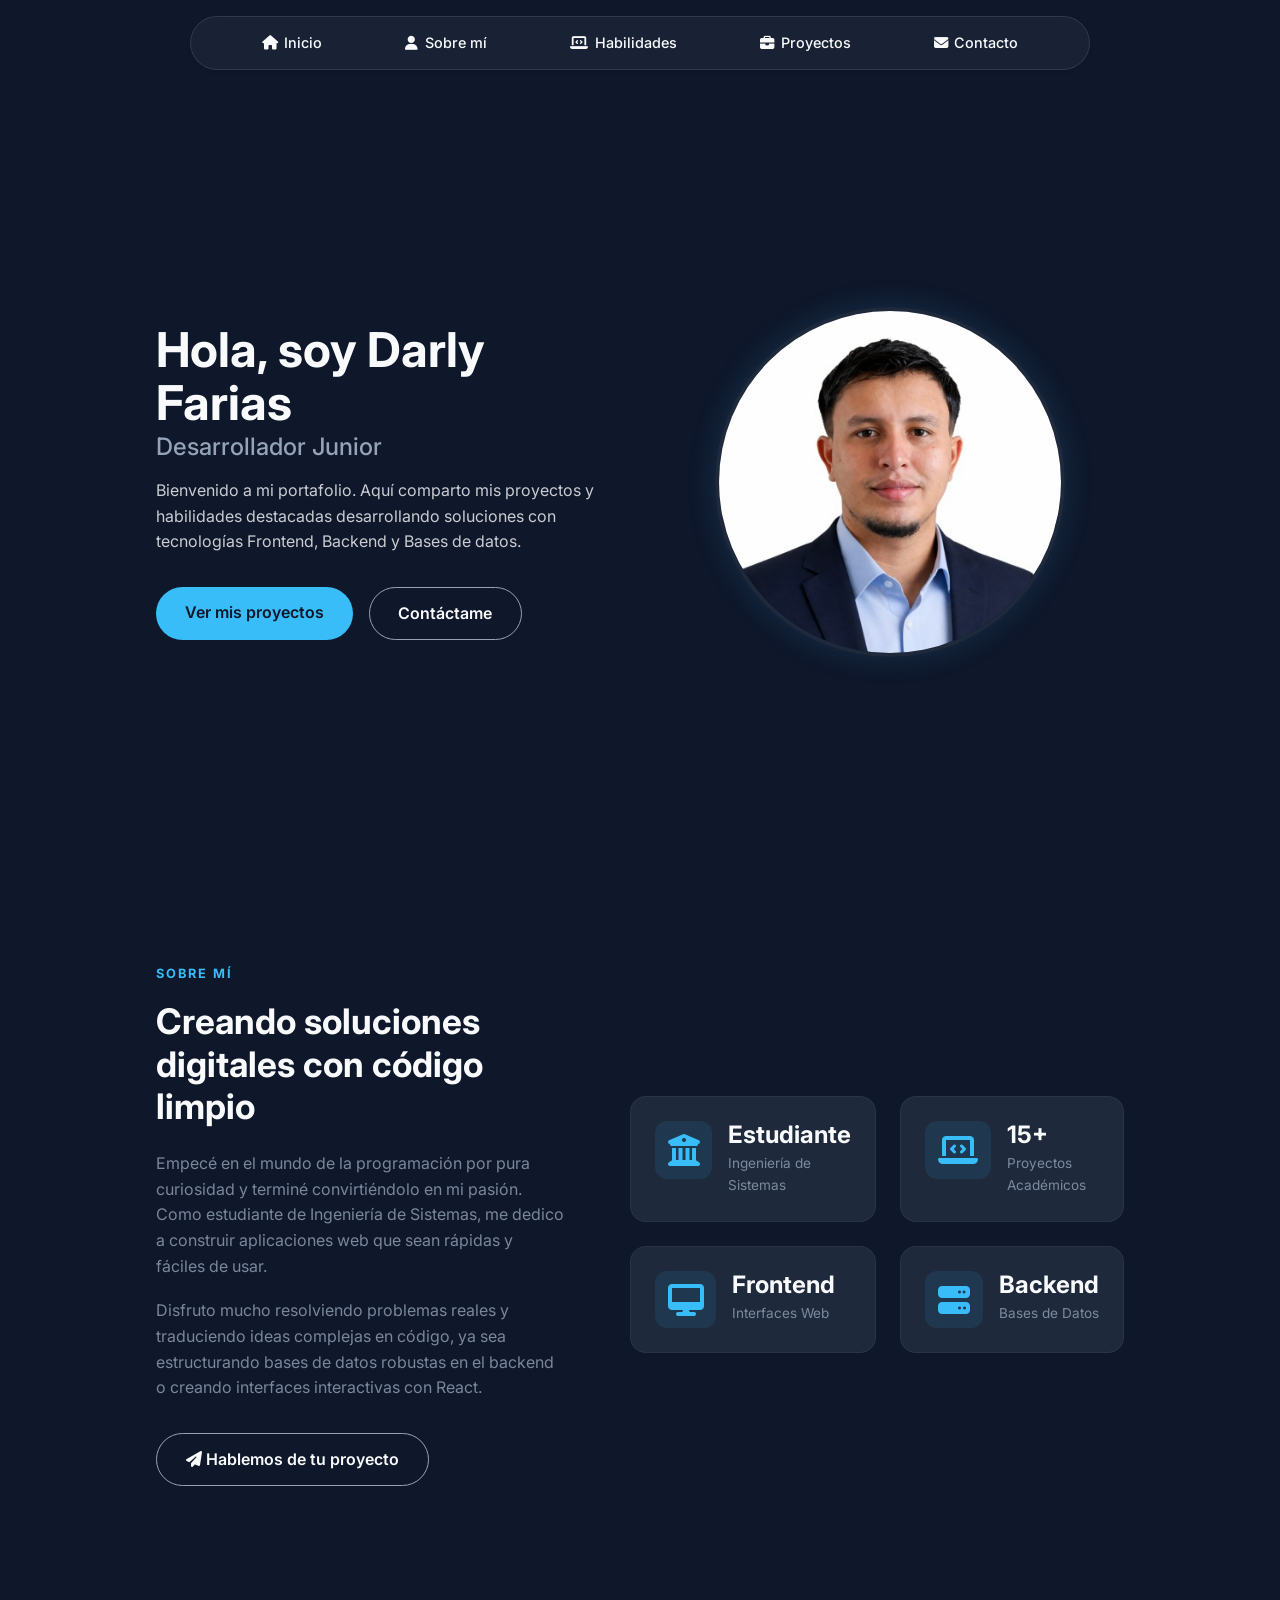
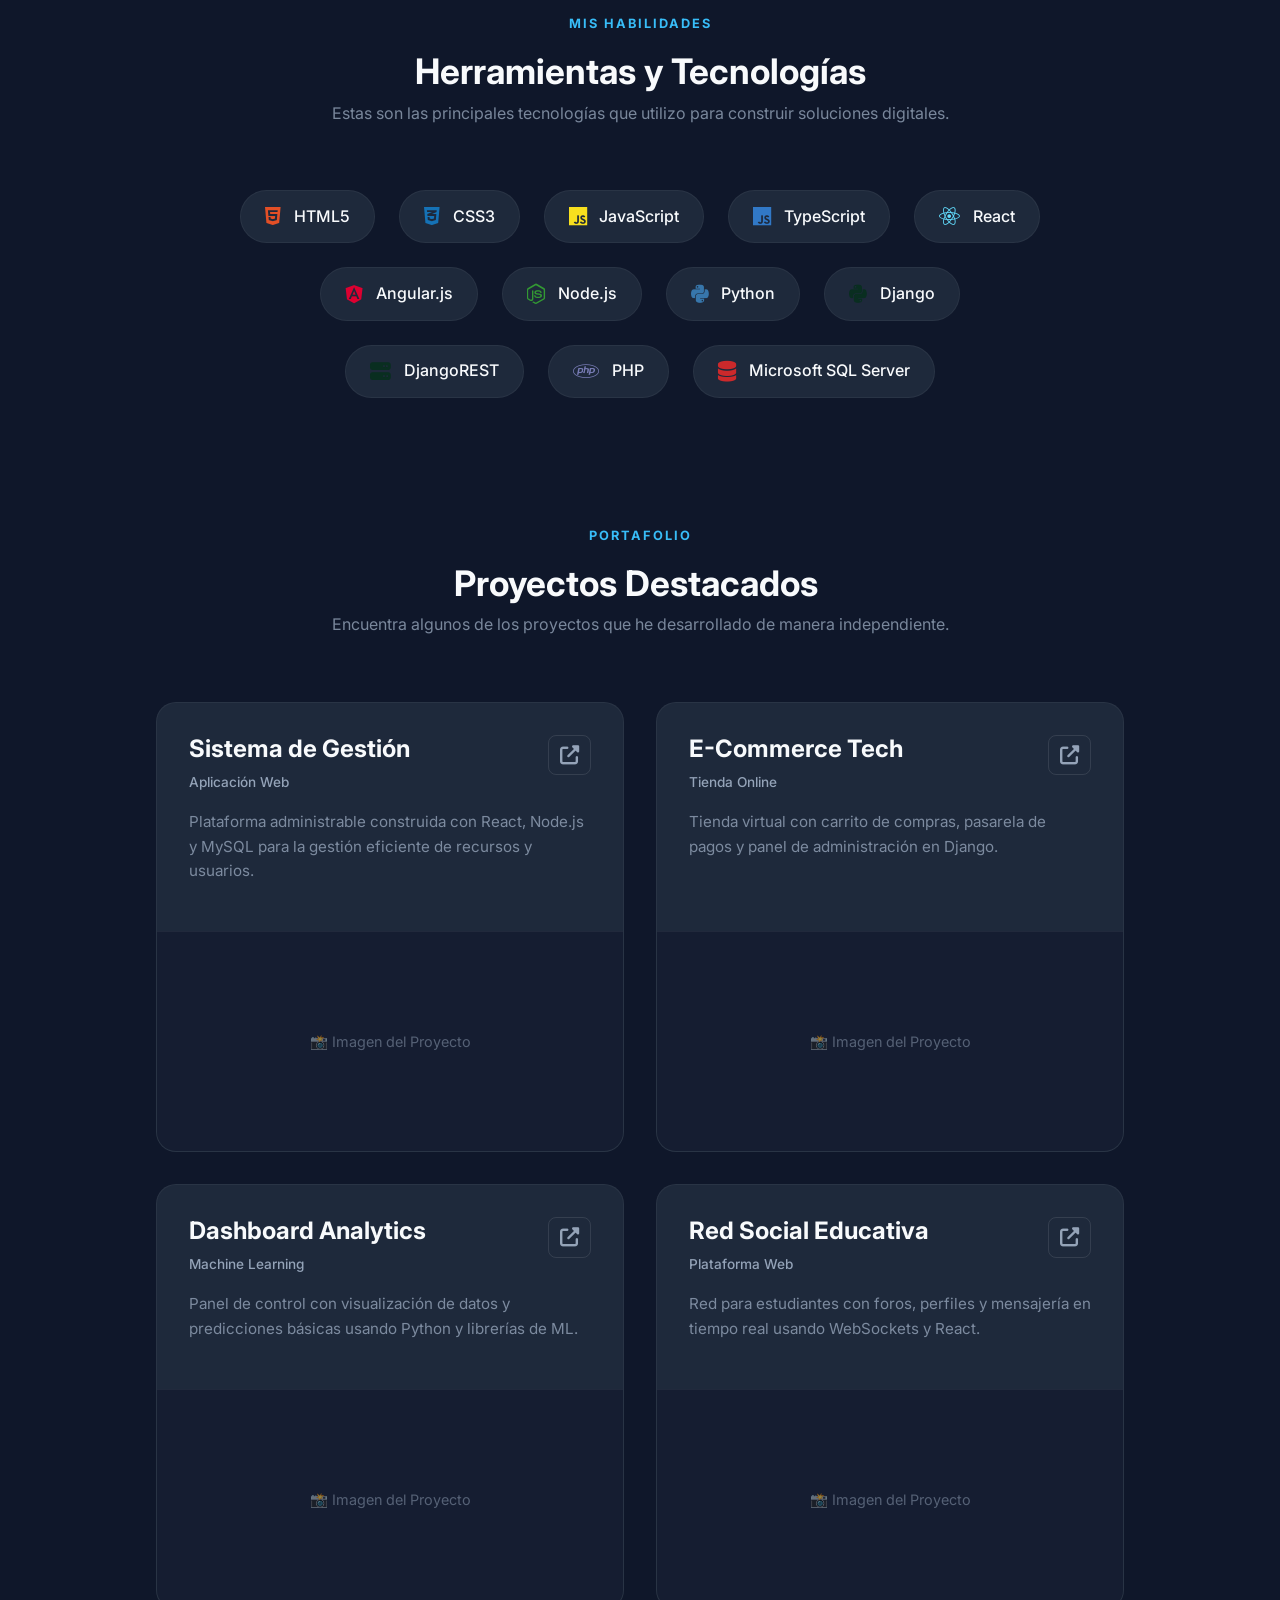
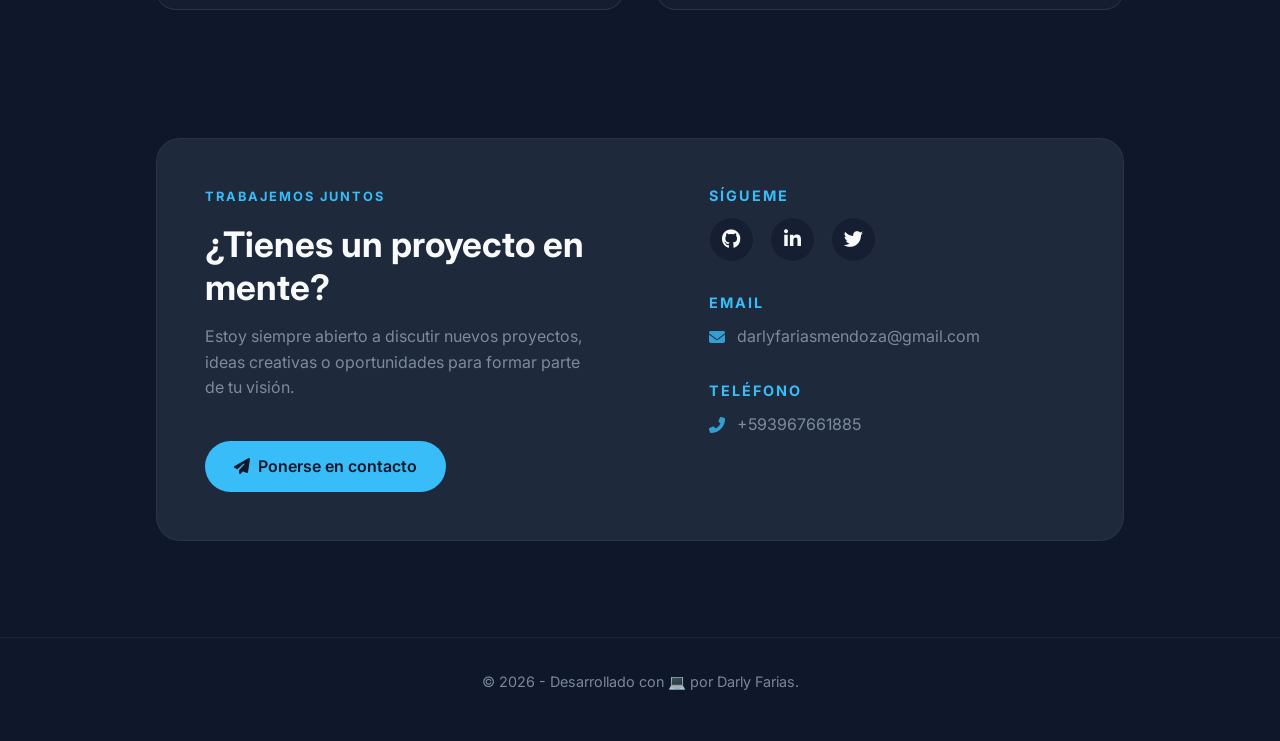
==== commit 3dffe723: "se añadio iconos en herramientas y tecnologias" ====
--- a/index.html
+++ b/index.html
@@ -107,81 +107,58 @@
         <section id="habilidades" class="skills-section">
             <div class="section-header">
                 <span class="section-tag">MIS HABILIDADES</span>
-                <h2>Tecnologías que Domino</h2>
-            </div>
-
-            <div class="skills-grid">
-                <!-- HTML -->
-                <div class="skill-item">
-                    <div class="skill-info">
-                        <div class="skill-name">
-                            <i class="fab fa-html5 skill-html5"></i> HTML5
-                        </div>
-                        <span class="skill-percent">95%</span>
-                    </div>
-                    <div class="progress-bar">
-                        <div class="progress progress-95"></div>
-                    </div>
-                </div>
-                <!-- CSS -->
-                <div class="skill-item">
-                    <div class="skill-info">
-                        <div class="skill-name">
-                            <i class="fab fa-css3-alt skill-css3"></i> CSS3
-                        </div>
-                        <span class="skill-percent">90%</span>
-                    </div>
-                    <div class="progress-bar">
-                        <div class="progress progress-90"></div>
-                    </div>
-                </div>
-                <!-- JavaScript -->
-                <div class="skill-item">
-                    <div class="skill-info">
-                        <div class="skill-name">
-                            <i class="fab fa-js skill-js"></i> JavaScript
-                        </div>
-                        <span class="skill-percent">85%</span>
-                    </div>
-                    <div class="progress-bar">
-                        <div class="progress progress-85"></div>
-                    </div>
-                </div>
-                <!-- React -->
-                <div class="skill-item">
-                    <div class="skill-info">
-                        <div class="skill-name">
-                            <i class="fab fa-react skill-react"></i> React
-                        </div>
-                        <span class="skill-percent">80%</span>
-                    </div>
-                    <div class="progress-bar">
-                        <div class="progress progress-80"></div>
-                    </div>
-                </div>
-                <!-- Node.js -->
-                <div class="skill-item">
-                    <div class="skill-info">
-                        <div class="skill-name">
-                            <i class="fab fa-node-js skill-node"></i> Node.js
-                        </div>
-                        <span class="skill-percent">75%</span>
-                    </div>
-                    <div class="progress-bar">
-                        <div class="progress progress-75"></div>
-                    </div>
-                </div>
-                <!-- Bases de Datos -->
-                <div class="skill-item">
-                    <div class="skill-info">
-                        <div class="skill-name">
-                            <i class="fas fa-database skill-sql"></i> SQL / MySQL
-                        </div>
-                        <span class="skill-percent">85%</span>
-                    </div>
-                    <div class="progress-bar">
-                        <div class="progress progress-85"></div>
-                    </div>
+                <h2>Herramientas y Tecnologías</h2>
+                <p class="section-subtitle">Estas son las principales tecnologías que utilizo para construir soluciones digitales.</p>
+            </div>
+
+            <div class="skills-grid-badges">
+                <div class="skill-badge">
+                    <i class="fab fa-html5 skill-html5"></i>
+                    <span>HTML5</span>
+                </div>
+                <div class="skill-badge">
+                    <i class="fab fa-css3-alt skill-css3"></i>
+                    <span>CSS3</span>
+                </div>
+                <div class="skill-badge">
+                    <i class="fab fa-js skill-js"></i>
+                    <span>JavaScript</span>
+                </div>
+                <div class="skill-badge">
+                    <i class="fab fa-js skill-ts"></i>
+                    <span>TypeScript</span>
+                </div>
+                <div class="skill-badge">
+                    <i class="fab fa-react skill-react"></i>
+                    <span>React</span>
+                </div>
+                <div class="skill-badge">
+                    <i class="fab fa-angular skill-angular"></i>
+                    <span>Angular.js</span>
+                </div>
+                <div class="skill-badge">
+                    <i class="fab fa-node-js skill-node"></i>
+                    <span>Node.js</span>
+                </div>
+                <div class="skill-badge">
+                    <i class="fab fa-python skill-python"></i>
+                    <span>Python</span>
+                </div>
+                <div class="skill-badge">
+                    <i class="fab fa-python skill-django"></i>
+                    <span>Django</span>
+                </div>
+                <div class="skill-badge">
+                    <i class="fas fa-server skill-django"></i>
+                    <span>DjangoREST</span>
+                </div>
+                <div class="skill-badge">
+                    <i class="fab fa-php skill-php"></i>
+                    <span>PHP</span>
+                </div>
+                <div class="skill-badge">
+                    <i class="fas fa-database skill-sql"></i>
+                    <span>Microsoft SQL Server</span>
                 </div>
             </div>
         </section>
--- a/Css/styles.css
+++ b/Css/styles.css
@@ -481,70 +481,43 @@
   margin-bottom: 1rem;
 }
 
-.skills-grid {
-  display: grid;
-  grid-template-columns: 1fr 1fr;
-  gap: 2rem 4rem; /* 2rem vertical, 4rem horizontal */
-  max-width: 900px;
+.skills-grid-badges {
+  display: flex;
+  flex-wrap: wrap;
+  justify-content: center;
+  gap: 1.5rem;
+  max-width: 800px;
   margin: 0 auto;
 }
 
-.skill-item {
-  display: flex;
-  flex-direction: column;
+.skill-badge {
+  display: flex;
+  align-items: center;
   gap: 0.8rem;
-}
-
-.skill-info {
-  display: flex;
-  justify-content: space-between;
-  align-items: center;
-}
-
-.skill-name {
-  display: flex;
-  align-items: center;
-  gap: 0.8rem;
-  font-weight: 600;
-  font-size: 1.1rem;
-  color: var(--color-text);
-}
-
-.skill-name i {
+  background: var(--color-surface);
+  padding: 0.8rem 1.5rem;
+  border-radius: 50px;
+  border: 1px solid rgba(255, 255, 255, 0.05);
+  transition: all 0.3s ease;
+  color: var(--color-text);
+  font-weight: 500;
+  font-size: 1rem;
+}
+
+.skill-badge:hover {
+  transform: translateY(-3px);
+  border-color: rgba(56, 189, 248, 0.3); /* Brillo primary */
+  box-shadow: 0 5px 15px rgba(0, 0, 0, 0.3);
+}
+
+.skill-badge i {
   font-size: 1.3rem;
-  background: var(--color-surface);
-  padding: 0.5rem;
-  border-radius: 8px;
-  border: 1px solid rgba(255, 255, 255, 0.05);
-}
-
-.skill-percent {
-  font-weight: 600;
-  color: var(--color-secondary);
-}
-
-.progress-bar {
-  width: 100%;
-  height: 8px;
-  background: var(--color-surface);
-  border-radius: 10px;
-  overflow: hidden;
-}
-
-.progress {
-  height: 100%;
-  background: var(--color-primary);
-  border-radius: 10px;
-  /* Animación y resplandor al estilo premium */
-  transition: width 1.5s ease-in-out;
-  box-shadow: 0 0 12px rgba(56, 189, 248, 0.6); 
 }
 
 /* Responsividad para Habilidades */
 @media (max-width: 768px) {
-  .skills-grid {
-    grid-template-columns: 1fr;
-    gap: 2.5rem;
+  .skills-grid-badges {
+    gap: 1rem;
   }
 }
 
@@ -765,9 +738,14 @@
 .skill-html5 { color: #E34F26; }
 .skill-css3 { color: #1572B6; }
 .skill-js { color: #F7DF1E; }
+.skill-ts { color: #3178C6; }
 .skill-react { color: #61DAFB; }
+.skill-angular { color: #DD0031; }
 .skill-node { color: #339933; }
-.skill-sql { color: #4479A1; }
+.skill-python { color: #3776AB; }
+.skill-django { color: #092E20; }
+.skill-php { color: #777BB4; }
+.skill-sql { color: #CC292B; }
 
 .progress-95 { width: 95%; }
 .progress-90 { width: 90%; }
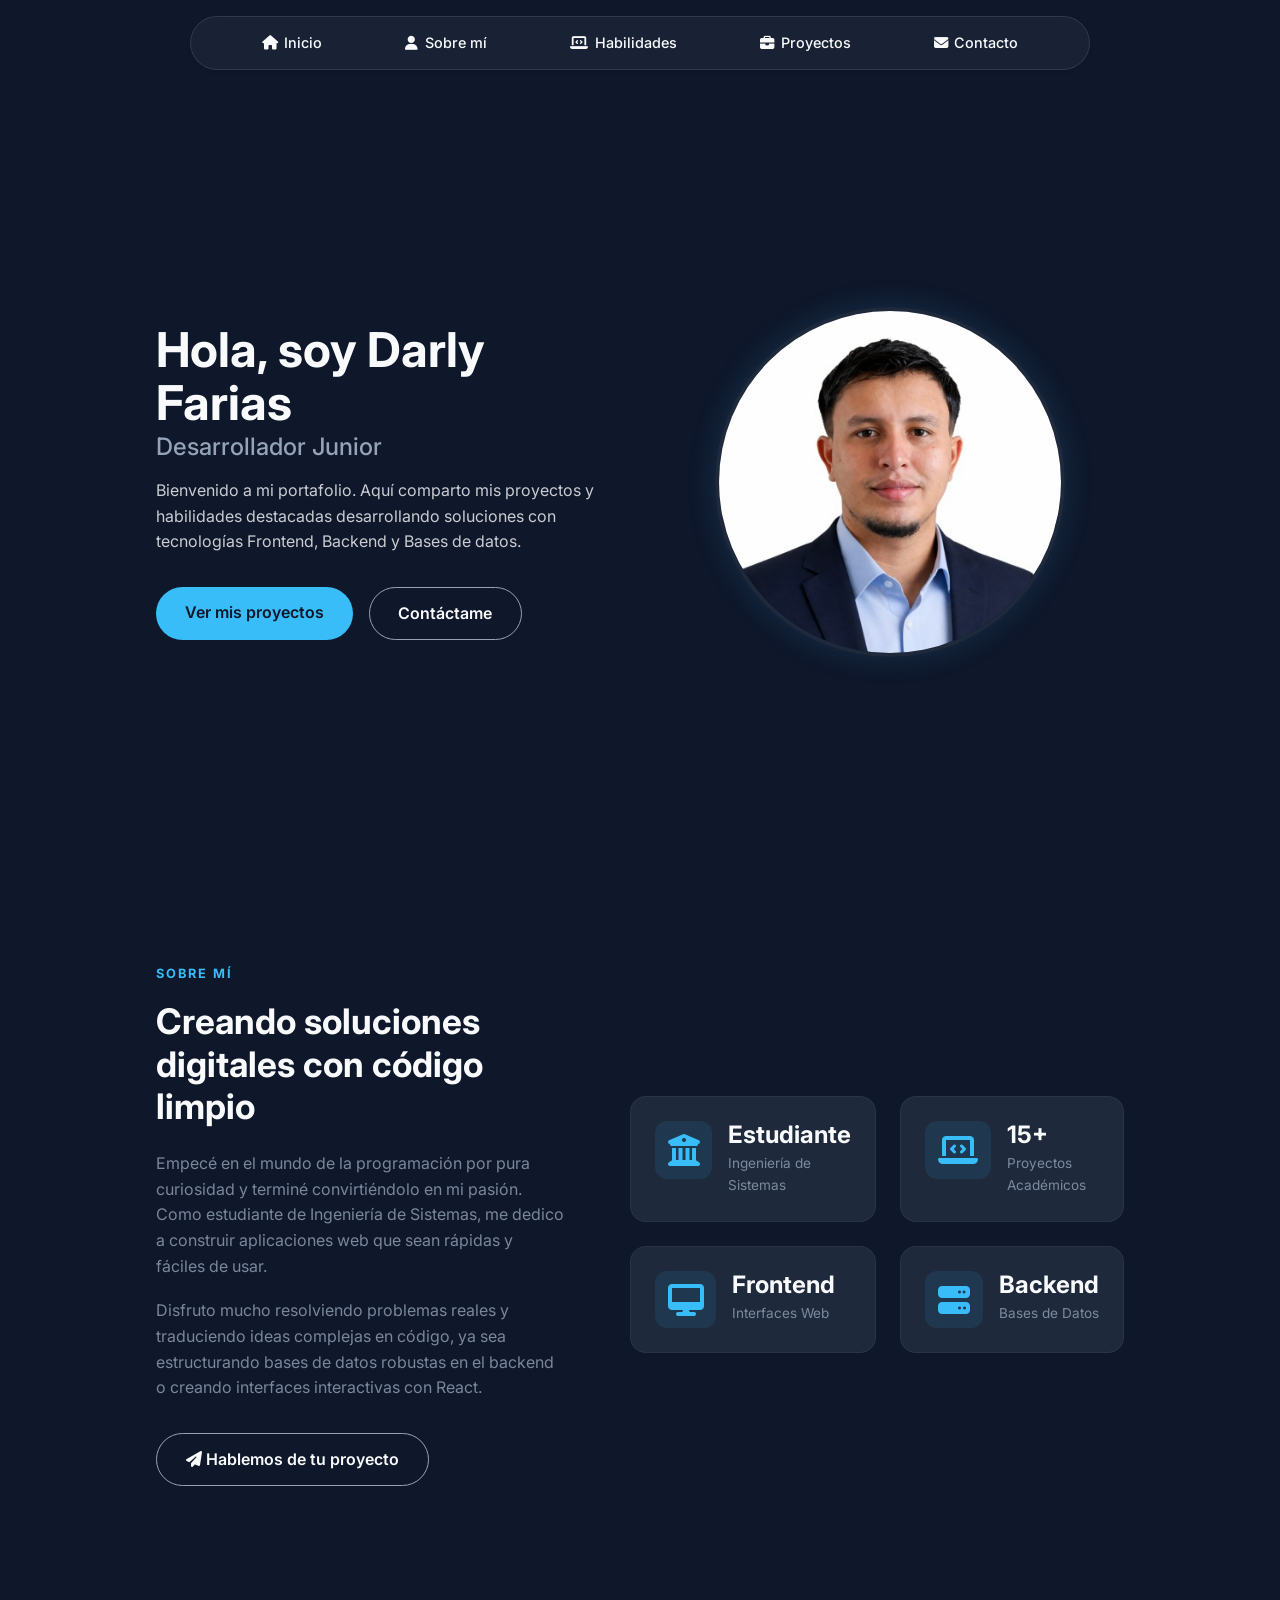
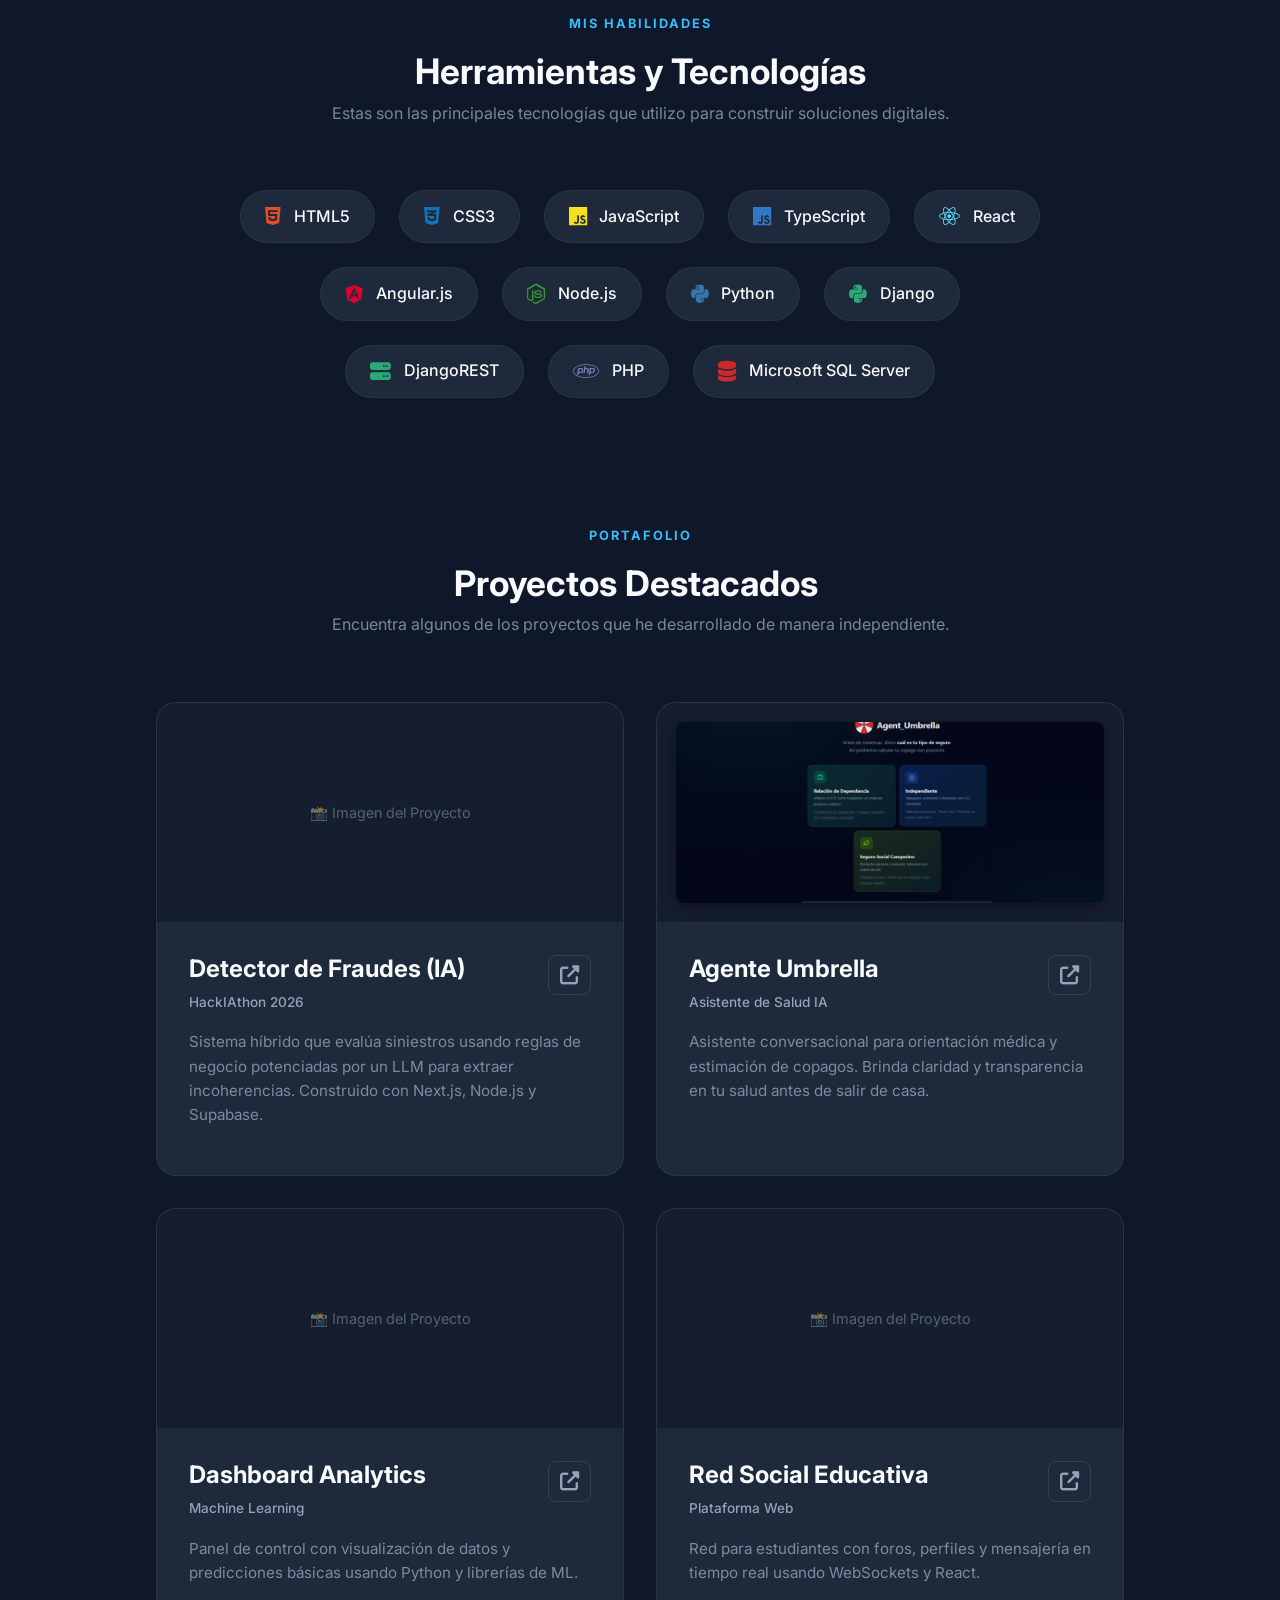
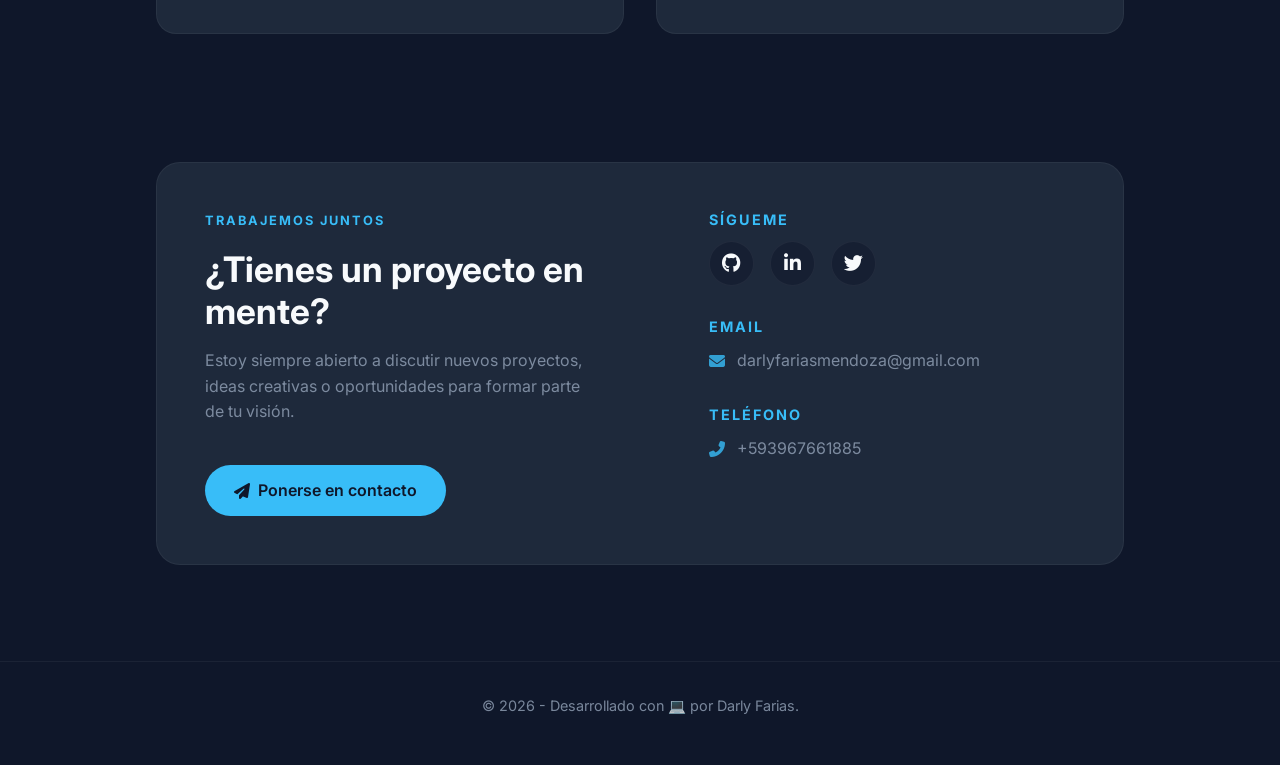
==== commit d1e3cbc7: "se agregó proyectos y descripción en la sección de proyectos destacados" ====
--- a/index.html
+++ b/index.html
@@ -108,7 +108,8 @@
             <div class="section-header">
                 <span class="section-tag">MIS HABILIDADES</span>
                 <h2>Herramientas y Tecnologías</h2>
-                <p class="section-subtitle">Estas son las principales tecnologías que utilizo para construir soluciones digitales.</p>
+                <p class="section-subtitle">Estas son las principales tecnologías que utilizo para construir soluciones
+                    digitales.</p>
             </div>
 
             <div class="skills-grid-badges">
@@ -175,44 +176,49 @@
             <div class="projects-grid">
                 <!-- Proyecto 1 -->
                 <article class="project-card">
+                    <figure class="project-img-container">
+                        <div class="img-placeholder">📸 Imagen del Proyecto</div>
+                    </figure>
                     <div class="project-content">
                         <div class="project-header">
                             <div>
-                                <h3>Sistema de Gestión</h3>
-                                <span class="project-type">Aplicación Web</span>
+                                <h3>Detector de Fraudes (IA)</h3>
+                                <span class="project-type">HackIAthon 2026</span>
                             </div>
                             <a href="#" target="_blank" class="project-link-icon"><i
                                     class="fas fa-external-link-alt"></i></a>
                         </div>
-                        <p class="project-desc">Plataforma administrable construida con React, Node.js y MySQL para la
-                            gestión eficiente de recursos y usuarios.</p>
-                    </div>
+                        <p class="project-desc">Sistema híbrido que evalúa siniestros usando reglas de negocio
+                            potenciadas por un LLM para extraer incoherencias. Construido con Next.js, Node.js y
+                            Supabase.</p>
+                    </div>
+                </article>
+
+                <!-- Proyecto 2 -->
+                <article class="project-card">
+                    <figure class="project-img-container">
+                        <a href="https://hackiathon-viamatica.netlify.app/" target="_blank" class="img-link-wrapper">
+                            <img src="img/Agente_Umbrella.jpg" alt="Agente Umbrella">
+                        </a>
+                    </figure>
+                    <div class="project-content">
+                        <div class="project-header">
+                            <div>
+                                <h3>Agente Umbrella</h3>
+                                <span class="project-type">Asistente de Salud IA</span>
+                            </div>
+                            <a href="https://hackiathon-viamatica.netlify.app/" target="_blank" class="project-link-icon"><i
+                                    class="fas fa-external-link-alt"></i></a>
+                        </div>
+                        <p class="project-desc">Asistente conversacional para orientación médica y estimación de copagos. Brinda claridad y transparencia en tu salud antes de salir de casa.</p>
+                    </div>
+                </article>
+
+                <!-- Proyecto 3 -->
+                <article class="project-card">
                     <figure class="project-img-container">
                         <div class="img-placeholder">📸 Imagen del Proyecto</div>
                     </figure>
-                </article>
-
-                <!-- Proyecto 2 -->
-                <article class="project-card">
-                    <div class="project-content">
-                        <div class="project-header">
-                            <div>
-                                <h3>E-Commerce Tech</h3>
-                                <span class="project-type">Tienda Online</span>
-                            </div>
-                            <a href="#" target="_blank" class="project-link-icon"><i
-                                    class="fas fa-external-link-alt"></i></a>
-                        </div>
-                        <p class="project-desc">Tienda virtual con carrito de compras, pasarela de pagos y panel de
-                            administración en Django.</p>
-                    </div>
-                    <figure class="project-img-container">
-                        <div class="img-placeholder">📸 Imagen del Proyecto</div>
-                    </figure>
-                </article>
-
-                <!-- Proyecto 3 -->
-                <article class="project-card">
                     <div class="project-content">
                         <div class="project-header">
                             <div>
@@ -225,13 +231,13 @@
                         <p class="project-desc">Panel de control con visualización de datos y predicciones básicas
                             usando Python y librerías de ML.</p>
                     </div>
+                </article>
+
+                <!-- Proyecto 4 -->
+                <article class="project-card">
                     <figure class="project-img-container">
                         <div class="img-placeholder">📸 Imagen del Proyecto</div>
                     </figure>
-                </article>
-
-                <!-- Proyecto 4 -->
-                <article class="project-card">
                     <div class="project-content">
                         <div class="project-header">
                             <div>
@@ -244,9 +250,6 @@
                         <p class="project-desc">Red para estudiantes con foros, perfiles y mensajería en tiempo real
                             usando WebSockets y React.</p>
                     </div>
-                    <figure class="project-img-container">
-                        <div class="img-placeholder">📸 Imagen del Proyecto</div>
-                    </figure>
                 </article>
             </div>
         </section>
--- a/Css/styles.css
+++ b/Css/styles.css
@@ -607,31 +607,41 @@
 .project-img-container {
   width: 100%;
   height: 220px;
-  background: rgba(15, 23, 42, 0.6); /* Fondo ultra oscuro para el placeholder */
-  border-top: 1px solid rgba(255, 255, 255, 0.05);
+  background: rgba(15, 23, 42, 0.6); /* Fondo ultra oscuro */
+  border-bottom: 1px solid rgba(255, 255, 255, 0.05); /* Borde abajo, no arriba */
   display: flex;
   justify-content: center;
   align-items: center;
   overflow: hidden;
+  padding: 1.2rem; /* Espacio externo a la imagen */
 }
 
 .img-placeholder {
   color: var(--color-secondary);
   font-size: 0.9rem;
   opacity: 0.5;
+}
+
+.img-link-wrapper {
+  display: block;
+  width: 100%;
+  height: 100%;
+  border-radius: 8px; /* Bordes redondeados */
+  overflow: hidden; /* Oculta lo que sale al hacer zoom */
+  box-shadow: 0 4px 15px rgba(0, 0, 0, 0.4);
 }
 
 .project-img-container img {
   width: 100%;
   height: 100%;
-  object-fit: cover;
-  opacity: 0.7;
+  object-fit: cover; /* Llena el wrapper redondeado */
+  opacity: 0.9;
   transition: opacity 0.3s ease, transform 0.5s ease;
 }
 
 .project-card:hover .project-img-container img {
   opacity: 1;
-  transform: scale(1.05);
+  transform: scale(1.08); /* Zoom sutil y elegante */
 }
 
 /* ==========================================================================
@@ -743,7 +753,7 @@
 .skill-angular { color: #DD0031; }
 .skill-node { color: #339933; }
 .skill-python { color: #3776AB; }
-.skill-django { color: #092E20; }
+.skill-django { color: #2BA977; } /* Verde más brillante y visible */
 .skill-php { color: #777BB4; }
 .skill-sql { color: #CC292B; }
 
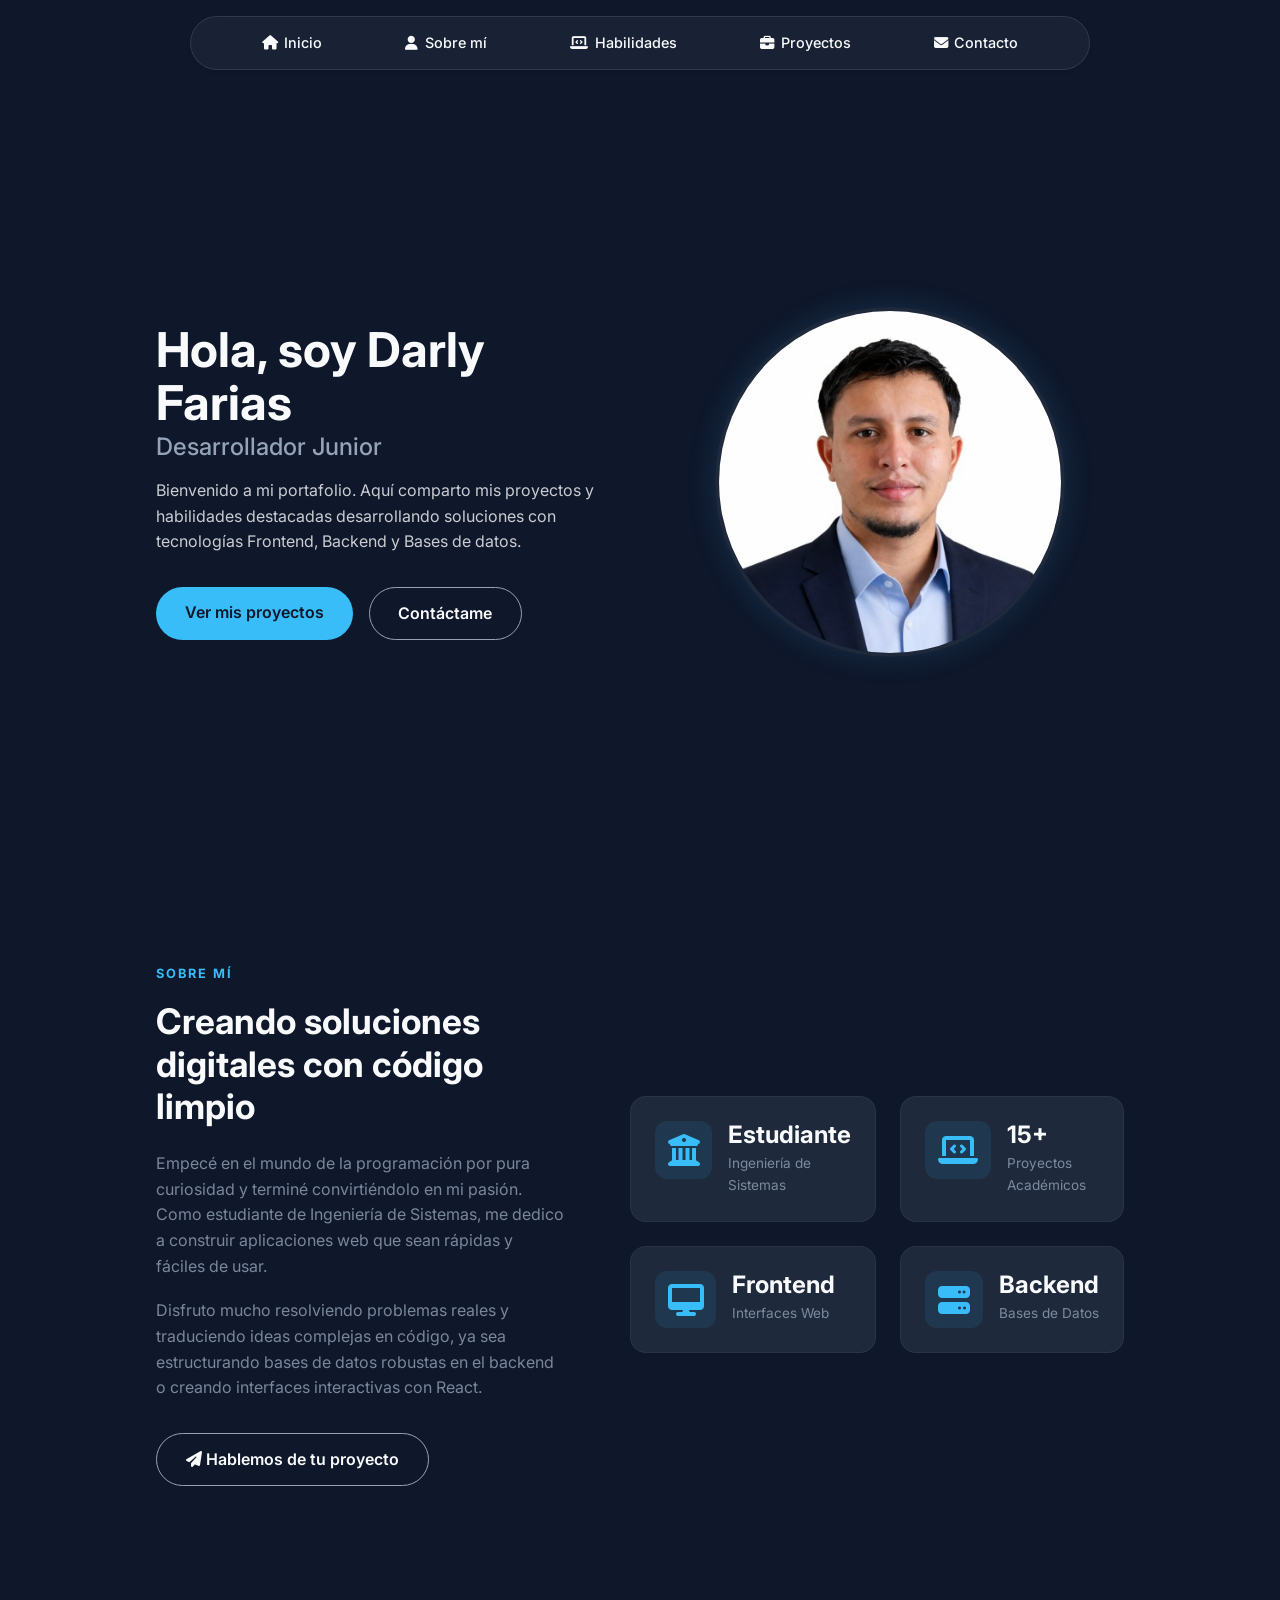
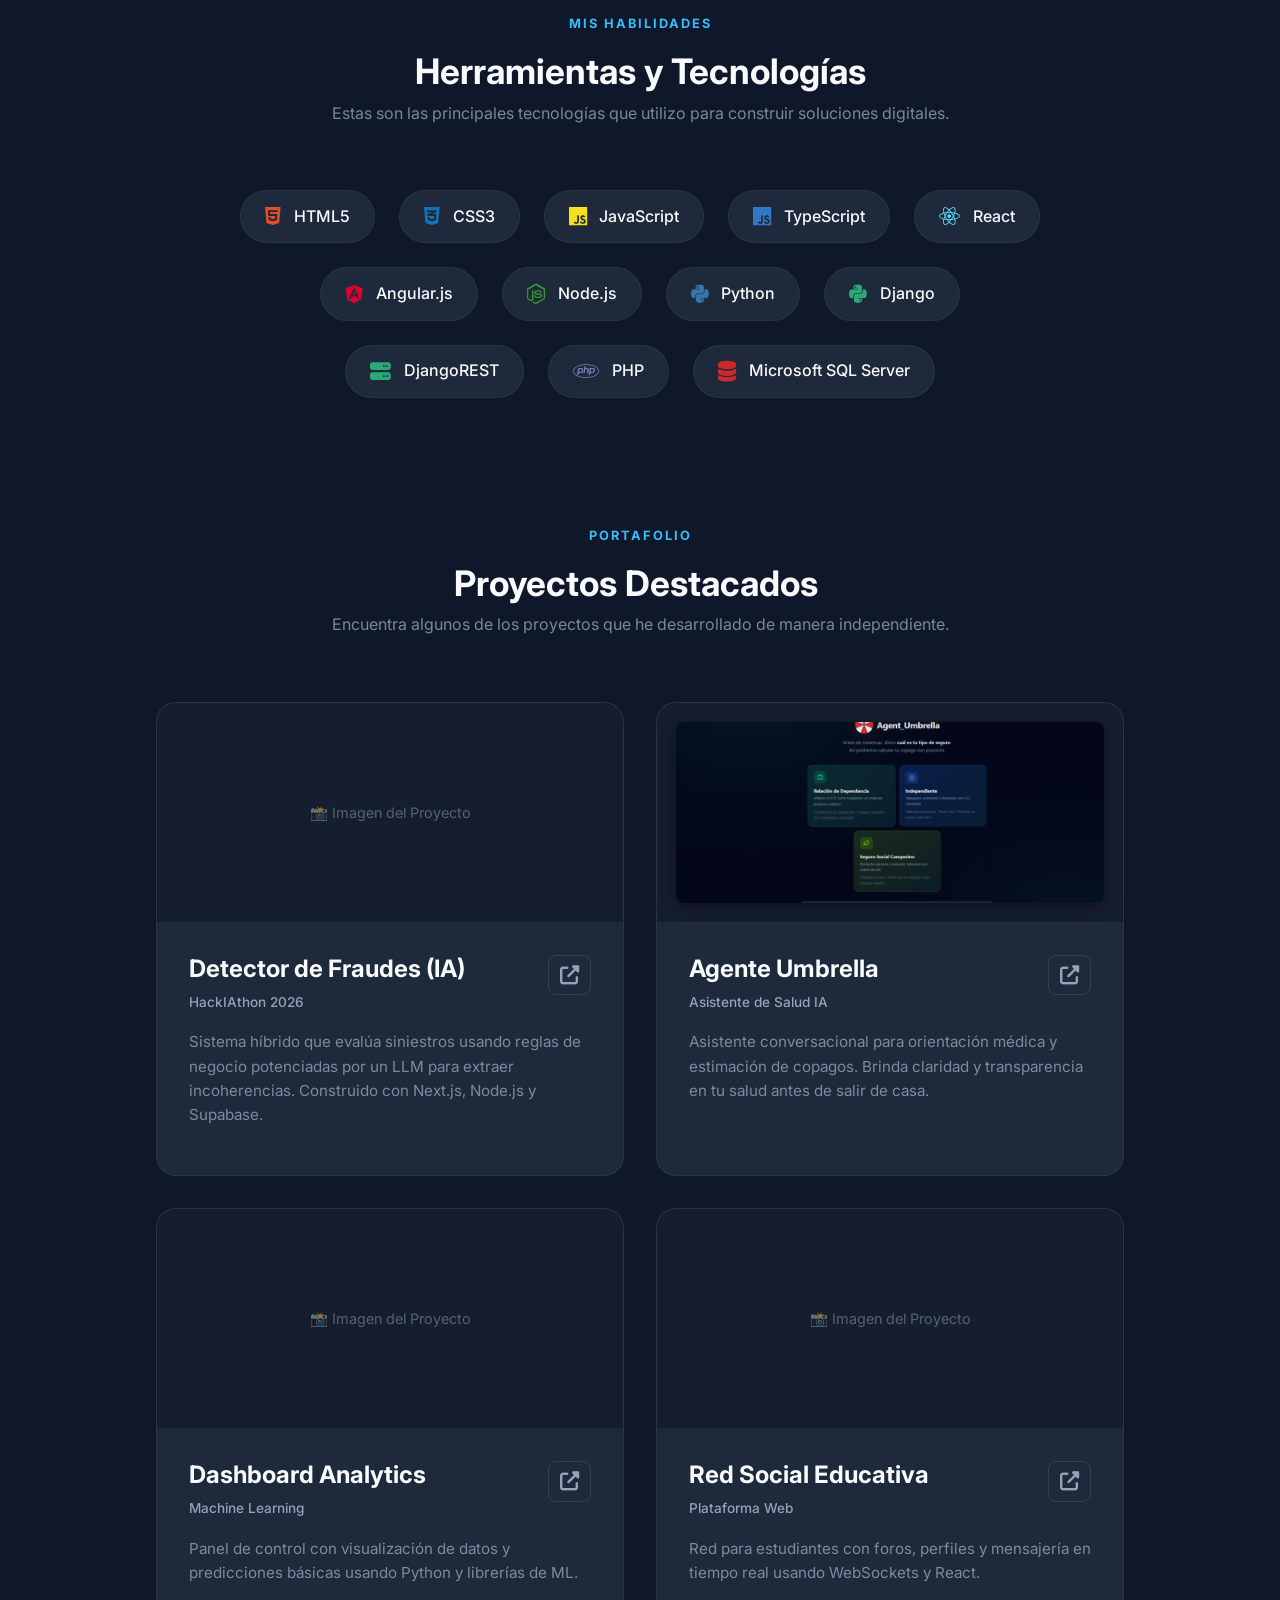
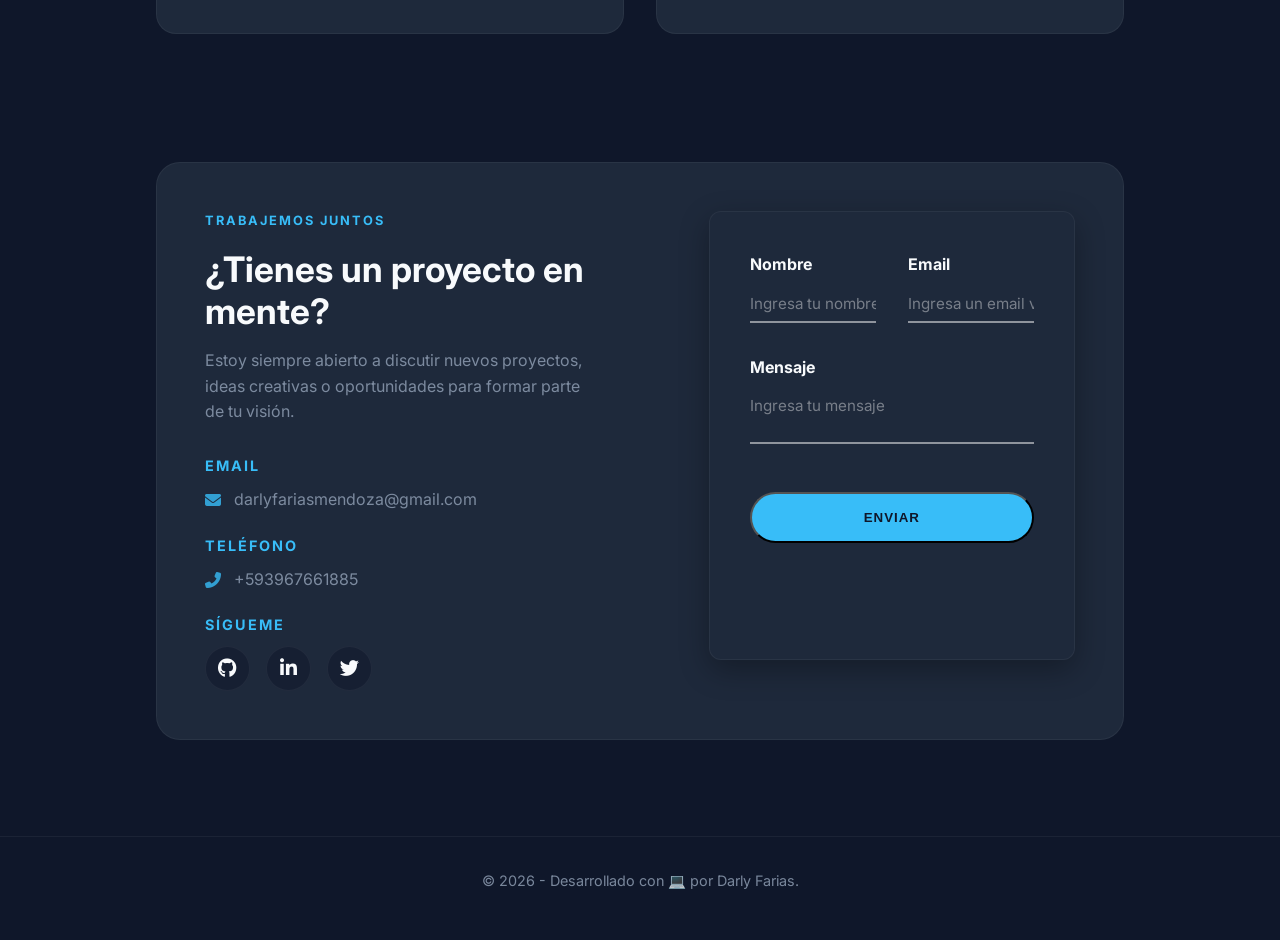
==== commit dfe8174e: "Se Agrego estilo al formulario y además se agrego  validación" ====
--- a/index.html
+++ b/index.html
@@ -260,30 +260,49 @@
                 <div class="contact-left">
                     <span class="section-tag">TRABAJEMOS JUNTOS</span>
                     <h2>¿Tienes un proyecto en mente?</h2>
-                    <p>Estoy siempre abierto a discutir nuevos proyectos, ideas creativas o oportunidades para formar
-                        parte de tu visión.</p>
-                    <a href="mailto:hola@darlyfarias.dev" class="btn-primary btn-contact">
-                        <i class="fas fa-paper-plane"></i> Ponerse en contacto
-                    </a>
+                    <p>Estoy siempre abierto a discutir nuevos proyectos, ideas creativas o oportunidades para formar parte de tu visión.</p>
+                    
+                    <div class="contact-info-list" style="margin-top: 2rem; display: flex; flex-direction: column; gap: 1.5rem;">
+                        <div class="contact-info-block">
+                            <h3>Email</h3>
+                            <p><i class="fas fa-envelope contact-icon"></i> darlyfariasmendoza@gmail.com</p>
+                        </div>
+                        <div class="contact-info-block">
+                            <h3>Teléfono</h3>
+                            <p><i class="fas fa-phone-alt contact-icon"></i> +593967661885</p>
+                        </div>
+                        <div class="contact-info-block">
+                            <h3>Sígueme</h3>
+                            <div class="social-links">
+                                <a href="#" target="_blank" aria-label="GitHub"><i class="fab fa-github"></i></a>
+                                <a href="#" target="_blank" aria-label="LinkedIn"><i class="fab fa-linkedin-in"></i></a>
+                                <a href="#" target="_blank" aria-label="Twitter"><i class="fab fa-twitter"></i></a>
+                            </div>
+                        </div>
+                    </div>
                 </div>
 
                 <div class="contact-right">
-                    <div class="contact-info-block">
-                        <h3>Sígueme</h3>
-                        <div class="social-links">
-                            <a href="#" target="_blank" aria-label="GitHub"><i class="fab fa-github"></i></a>
-                            <a href="#" target="_blank" aria-label="LinkedIn"><i class="fab fa-linkedin-in"></i></a>
-                            <a href="#" target="_blank" aria-label="Twitter"><i class="fab fa-twitter"></i></a>
-                        </div>
-                    </div>
-                    <div class="contact-info-block">
-                        <h3>Email</h3>
-                        <p><i class="fas fa-envelope contact-icon"></i>darlyfariasmendoza@gmail.com</p>
-                    </div>
-                    <div class="contact-info-block">
-                        <h3>Teléfono</h3>
-                        <p><i class="fas fa-phone-alt contact-icon"></i> +593967661885</p>
-                    </div>
+                    <form id="contactForm" class="contact-form">
+                        <div class="form-row">
+                            <div class="form-group">
+                                <label for="name">Nombre</label>
+                                <input type="text" id="name" name="name" placeholder="Ingresa tu nombre" required>
+                            </div>
+                            <div class="form-group">
+                                <label for="email">Email</label>
+                                <input type="email" id="email" name="email" placeholder="Ingresa un email válido" required>
+                            </div>
+                        </div>
+                        <div class="form-group">
+                            <label for="message">Mensaje</label>
+                            <textarea id="message" name="message" rows="2" placeholder="Ingresa tu mensaje" required></textarea>
+                        </div>
+                        <button type="submit" class="btn-primary btn-submit">
+                            ENVIAR
+                        </button>
+                        <p id="formStatus" class="form-status"></p>
+                    </form>
                 </div>
             </div>
         </section>
--- a/Css/styles.css
+++ b/Css/styles.css
@@ -778,3 +778,87 @@
 .contact-icon {
   color: var(--color-primary);
 }
+
+/* ==========================================================================
+   ESTILOS DEL FORMULARIO DE CONTACTO
+   ========================================================================== */
+.contact-form {
+  display: flex;
+  flex-direction: column;
+  gap: 2rem;
+  background: var(--color-surface);
+  padding: 2.5rem;
+  border-radius: 12px;
+  border: 1px solid rgba(255, 255, 255, 0.05);
+  box-shadow: 0 10px 30px rgba(0, 0, 0, 0.3);
+}
+
+.form-row {
+  display: grid;
+  grid-template-columns: 1fr 1fr;
+  gap: 2rem;
+}
+
+.form-group {
+  display: flex;
+  flex-direction: column;
+  gap: 0.5rem;
+}
+
+.form-group label {
+  font-size: 1rem;
+  font-weight: 700;
+  color: var(--color-text);
+}
+
+.form-group input,
+.form-group textarea {
+  width: 100%;
+  padding: 0.5rem 0;
+  background: transparent;
+  border: none;
+  border-bottom: 2px solid rgba(255, 255, 255, 0.5);
+  border-radius: 0;
+  color: var(--color-text);
+  font-family: inherit;
+  font-size: 0.95rem;
+  transition: border-color 0.3s ease;
+  resize: none;
+}
+
+.form-group input::placeholder,
+.form-group textarea::placeholder {
+  color: rgba(255, 255, 255, 0.4);
+}
+
+.form-group input:focus,
+.form-group textarea:focus {
+  outline: none;
+  border-color: var(--color-primary);
+}
+
+.btn-submit {
+  width: 100%;
+  justify-content: center;
+  margin-top: 1rem;
+  padding: 1rem;
+  border-radius: 50px;
+  text-transform: uppercase;
+  font-weight: 700;
+  letter-spacing: 1px;
+}
+
+.form-status {
+  font-size: 0.9rem;
+  text-align: center;
+  margin-top: 0.5rem;
+  font-weight: 500;
+  min-height: 20px;
+}
+
+@media (max-width: 768px) {
+  .form-row {
+    grid-template-columns: 1fr;
+    gap: 1.5rem;
+  }
+}
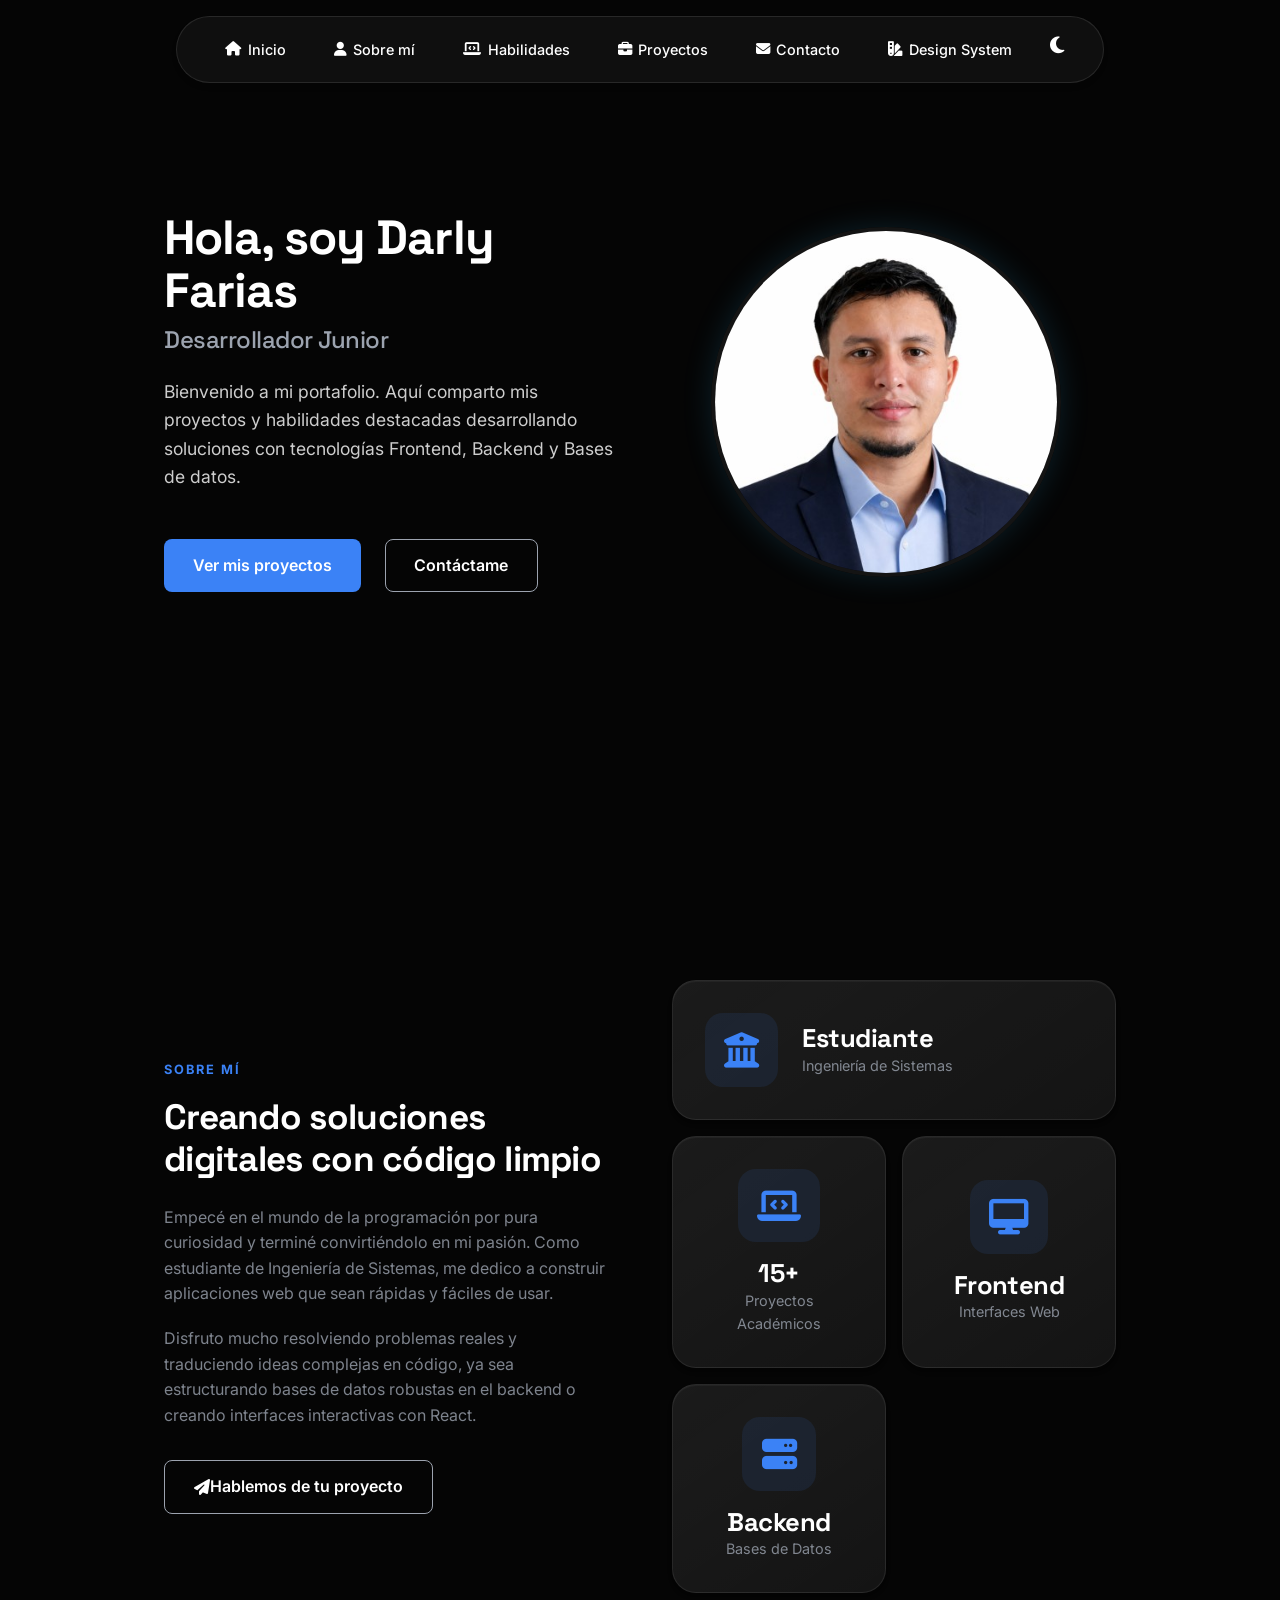
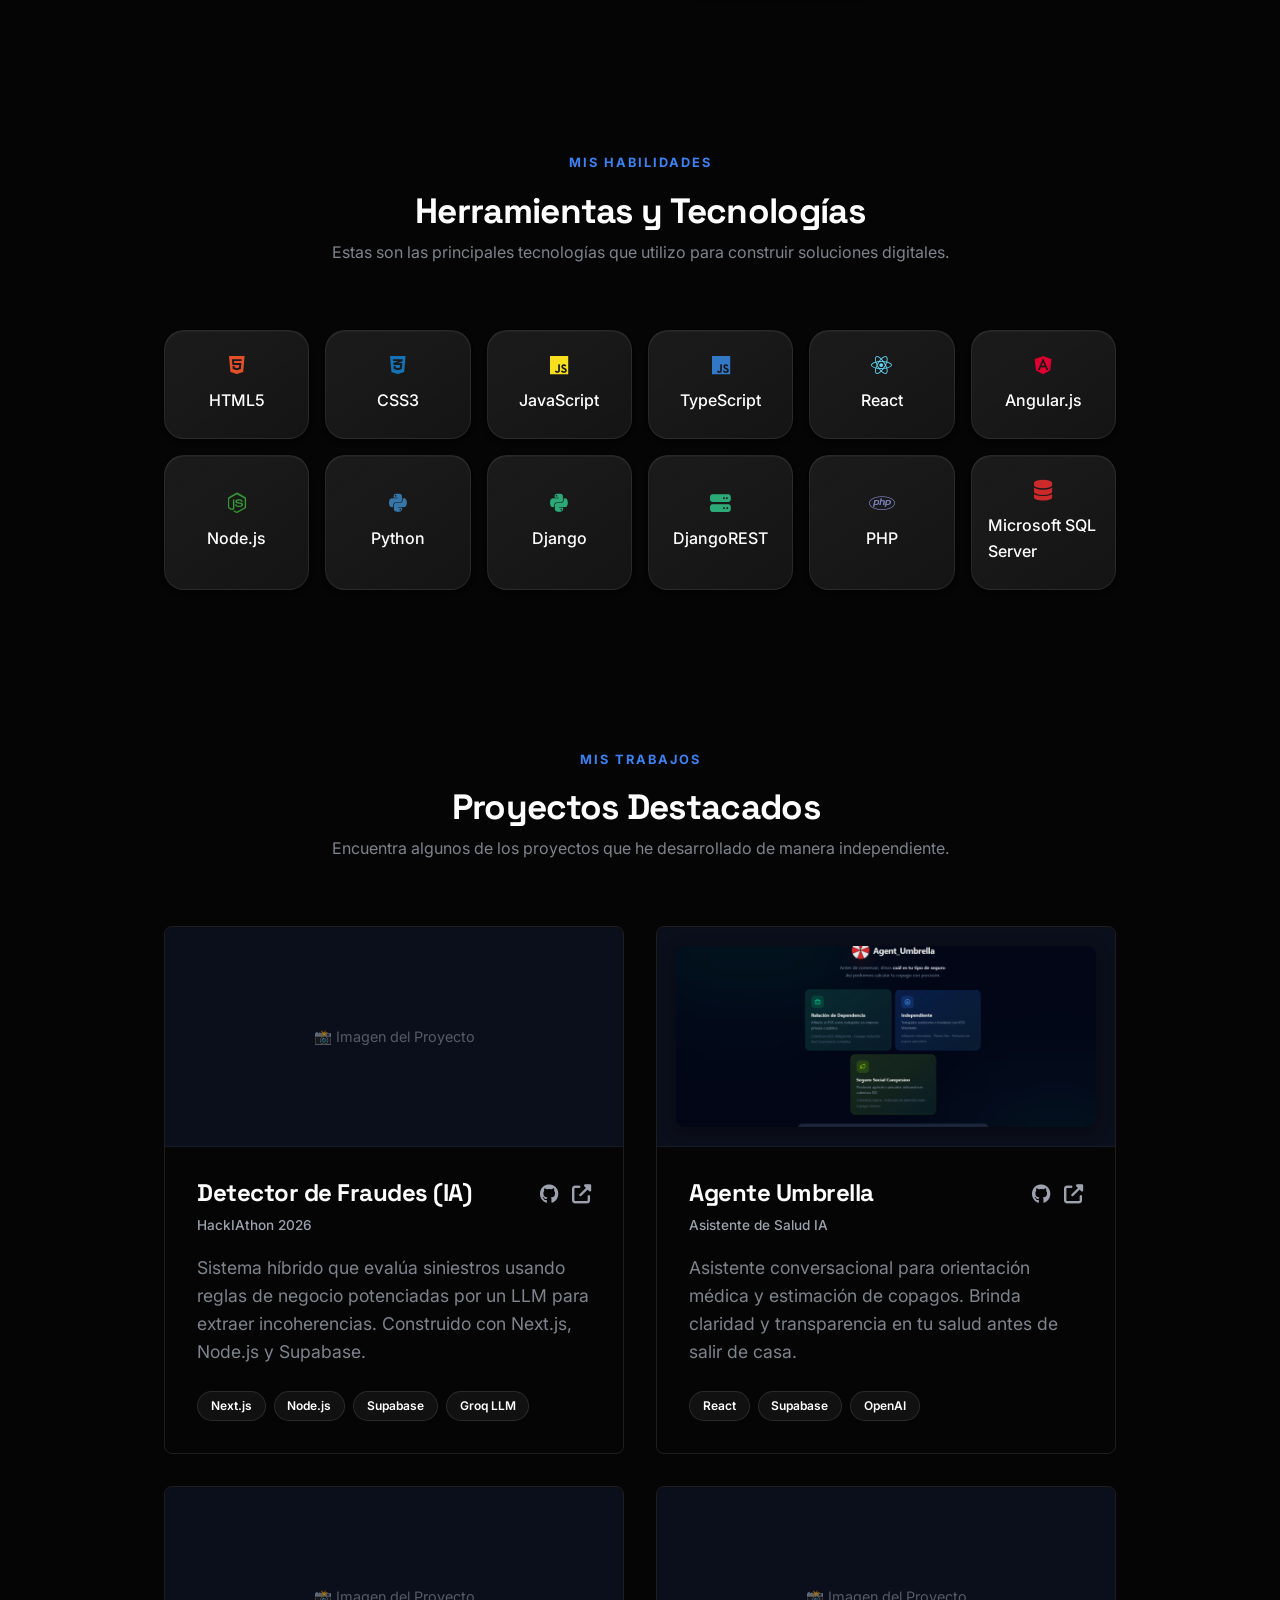
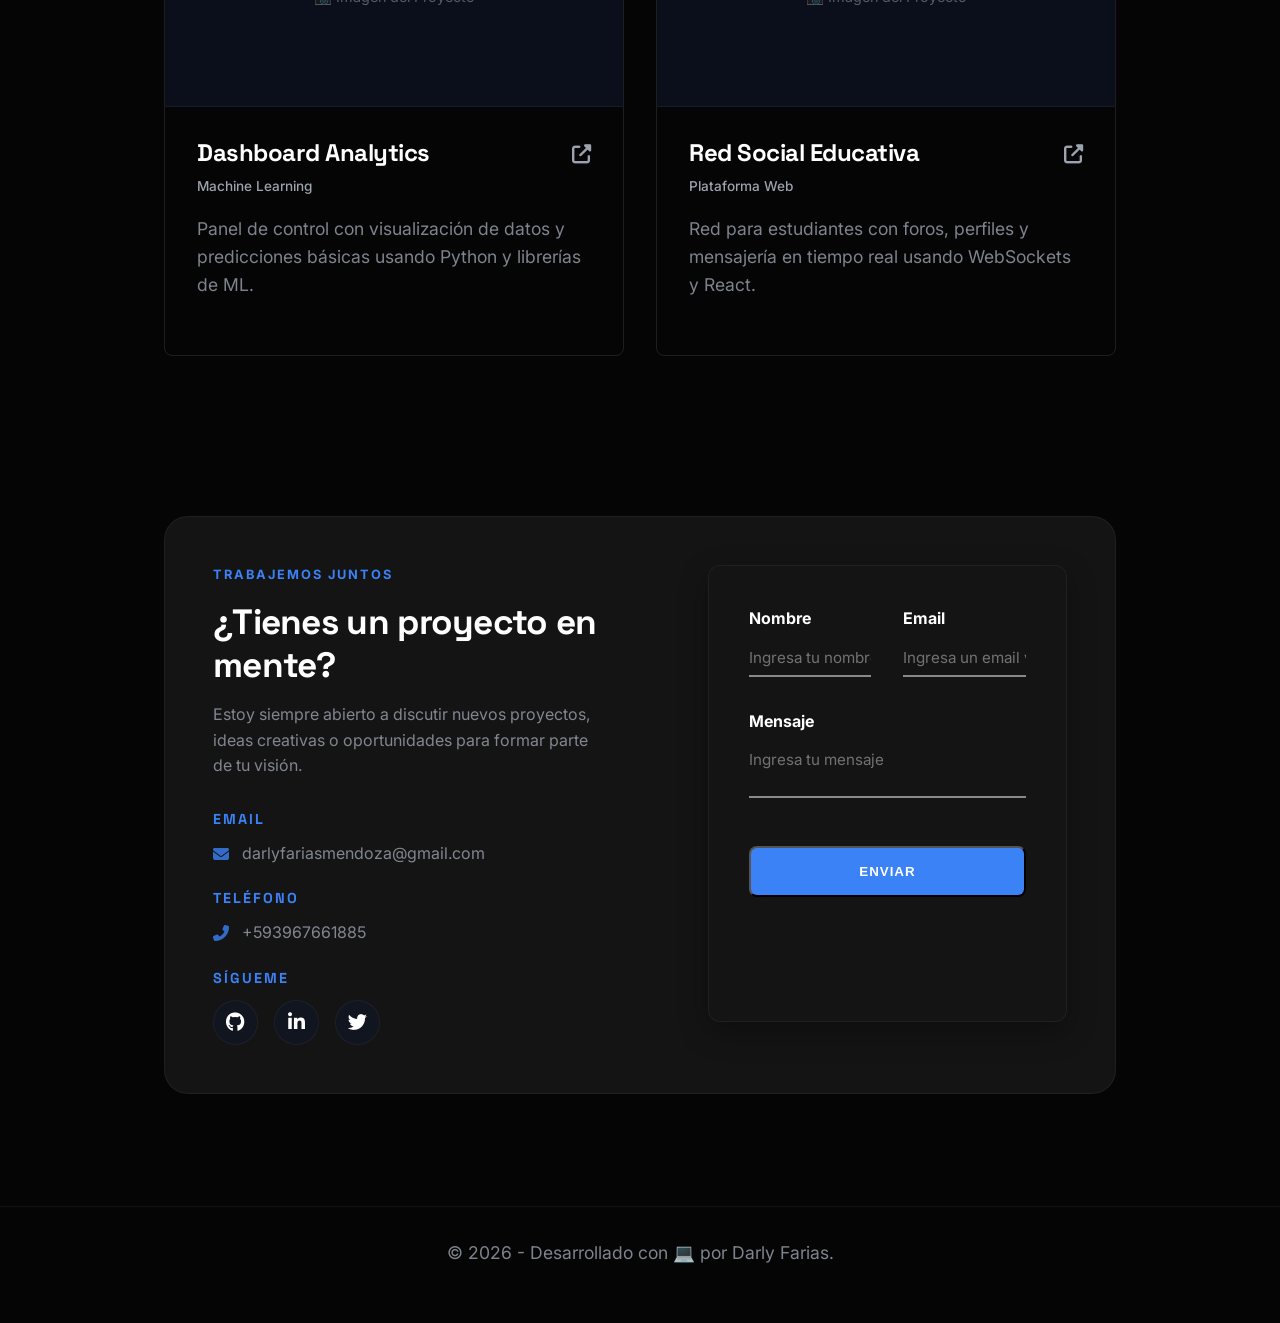
==== commit 9e9361ce: "feat: integrar Design System y optimizar diseño móvil responsivo - Añadida la página y componentes d" ====
--- a/index.html
+++ b/index.html
@@ -8,7 +8,7 @@
     <!-- Fuentes e Iconos -->
     <link rel="preconnect" href="https://fonts.googleapis.com">
     <link rel="preconnect" href="https://fonts.gstatic.com" crossorigin>
-    <link href="https://fonts.googleapis.com/css2?family=Inter:wght@400;500;600;700&display=swap" rel="stylesheet">
+    <link href="https://fonts.googleapis.com/css2?family=Inter:wght@400;500;600;700&family=Space+Grotesk:wght@500;700&display=swap" rel="stylesheet">
     <link rel="stylesheet" href="https://cdnjs.cloudflare.com/ajax/libs/font-awesome/6.4.0/css/all.min.css">
     <!-- Hoja de Estilos Principal -->
     <link rel="stylesheet" href="Css/styles.css">
@@ -29,6 +29,12 @@
                 <li><a href="#habilidades"><i class="fas fa-laptop-code"></i> Habilidades</a></li>
                 <li><a href="#proyectos"><i class="fas fa-briefcase"></i> Proyectos</a></li>
                 <li><a href="#contacto"><i class="fas fa-envelope"></i> Contacto</a></li>
+                <li><a href="design-system.html" target="_blank"><i class="fas fa-swatchbook"></i> Design System</a></li>
+                <li>
+                    <button id="theme-toggle" class="theme-btn" aria-label="Cambiar tema">
+                        <i class="fas fa-moon"></i>
+                    </button>
+                </li>
             </ul>
         </nav>
     </header>
@@ -36,7 +42,7 @@
     <!-- Contenedor Principal del Sitio -->
     <main>
         <!-- Sección de Inicio -->
-        <section id="inicio" class="hero">
+        <section id="inicio" class="hero fade-up">
             <div class="hero-content">
                 <h1>Hola, soy Darly Farias</h1>
                 <h2>Desarrollador Junior</h2>
@@ -56,7 +62,7 @@
         </section>
 
         <!-- Sección Sobre Mí -->
-        <section id="sobre-mi" class="about-section">
+        <section id="sobre-mi" class="about-section fade-up">
             <div class="about-content">
                 <span class="section-tag">SOBRE MÍ</span>
                 <h2>Creando soluciones digitales con código limpio</h2>
@@ -104,7 +110,7 @@
         </section>
 
         <!-- Sección Habilidades -->
-        <section id="habilidades" class="skills-section">
+        <section id="habilidades" class="skills-section fade-up">
             <div class="section-header">
                 <span class="section-tag">MIS HABILIDADES</span>
                 <h2>Herramientas y Tecnologías</h2>
@@ -165,9 +171,9 @@
         </section>
 
         <!-- Sección Proyectos Destacados -->
-        <section id="proyectos" class="projects-section">
+        <section id="proyectos" class="projects-section fade-up">
             <div class="section-header">
-                <span class="section-tag">PORTAFOLIO</span>
+                <span class="section-tag">MIS TRABAJOS</span>
                 <h2>Proyectos Destacados <i class="fas fa-sparkles title-icon"></i></h2>
                 <p class="section-subtitle">Encuentra algunos de los proyectos que he desarrollado de manera
                     independiente.</p>
@@ -185,12 +191,20 @@
                                 <h3>Detector de Fraudes (IA)</h3>
                                 <span class="project-type">HackIAthon 2026</span>
                             </div>
-                            <a href="#" target="_blank" class="project-link-icon"><i
-                                    class="fas fa-external-link-alt"></i></a>
+                            <div class="project-links">
+                                <a href="#" target="_blank" class="project-link-icon"><i class="fab fa-github"></i></a>
+                                <a href="#" target="_blank" class="project-link-icon"><i class="fas fa-external-link-alt"></i></a>
+                            </div>
                         </div>
                         <p class="project-desc">Sistema híbrido que evalúa siniestros usando reglas de negocio
                             potenciadas por un LLM para extraer incoherencias. Construido con Next.js, Node.js y
                             Supabase.</p>
+                        <div class="project-tech">
+                            <span class="tech-tag">Next.js</span>
+                            <span class="tech-tag">Node.js</span>
+                            <span class="tech-tag">Supabase</span>
+                            <span class="tech-tag">Groq LLM</span>
+                        </div>
                     </div>
                 </article>
 
@@ -207,10 +221,17 @@
                                 <h3>Agente Umbrella</h3>
                                 <span class="project-type">Asistente de Salud IA</span>
                             </div>
-                            <a href="https://hackiathon-viamatica.netlify.app/" target="_blank" class="project-link-icon"><i
-                                    class="fas fa-external-link-alt"></i></a>
+                            <div class="project-links">
+                                <a href="#" target="_blank" class="project-link-icon"><i class="fab fa-github"></i></a>
+                                <a href="https://hackiathon-viamatica.netlify.app/" target="_blank" class="project-link-icon"><i class="fas fa-external-link-alt"></i></a>
+                            </div>
                         </div>
                         <p class="project-desc">Asistente conversacional para orientación médica y estimación de copagos. Brinda claridad y transparencia en tu salud antes de salir de casa.</p>
+                        <div class="project-tech">
+                            <span class="tech-tag">React</span>
+                            <span class="tech-tag">Supabase</span>
+                            <span class="tech-tag">OpenAI</span>
+                        </div>
                     </div>
                 </article>
 
@@ -255,7 +276,7 @@
         </section>
 
         <!-- Sección Contacto y Pie de Página -->
-        <section id="contacto" class="contact-section">
+        <section id="contacto" class="contact-section fade-up">
             <div class="contact-container">
                 <div class="contact-left">
                     <span class="section-tag">TRABAJEMOS JUNTOS</span>
--- a/Css/styles.css
+++ b/Css/styles.css
@@ -3,31 +3,47 @@
    Siguiendo buenas prácticas: un solo lugar para definir el tema visual.
    ========================================================================== */
 :root {
-  /* Paleta de Colores: Dark Mode "Marino & Plata" (Máximo 5 colores) */
-  --color-background: #0F172A; /* Azul marino casi negro para el fondo */
-  --color-surface: #1E293B;    /* Azul marino ligeramente más claro para tarjetas */
-  --color-text: #F8FAFC;       /* Blanco plata para texto general */
-  --color-primary: #38BDF8;    /* Azul claro brillante para botones y enlaces */
-  --color-secondary: #94A3B8;  /* Gris/Plata azulado para subtítulos y hovers */
+  /* Paleta de Colores: Dark Mode Puro + Azul (UIPro Custom) */
+  --color-background: #050505; /* Casi negro puro */
+  --color-surface: #141414;    /* Gris muy oscuro para contraste */
+  --color-text: #ffffff;       /* Pure White */
+  --color-primary: #3b82f6;    /* Azul Vibrante */
+  --color-secondary: #9ca3af;  /* Gris claro */
+  
+  --color-form-border: rgba(255, 255, 255, 0.5);
+  --color-placeholder: rgba(255, 255, 255, 0.4);
+  --color-navbar-bg: rgba(20, 20, 20, 0.7); /* Glass oscuro */
 
   /* Tipografía */
-  --font-primary: 'Inter', system-ui, -apple-system, sans-serif;
+  --font-display: 'Space Grotesk', system-ui, sans-serif;
+  --font-primary: 'Inter', system-ui, sans-serif;
   
-  /* Sistema de Espaciados (basado en rems para escalabilidad) */
-  --space-xs: 0.25rem;  /* 4px */
-  --space-sm: 0.5rem;   /* 8px */
-  --space-md: 1rem;     /* 16px */
-  --space-lg: 2rem;     /* 32px */
-  --space-xl: 4rem;     /* 64px */
-
-  /* Bordes y Sombras */
-  --radius-sm: 4px;
-  --radius-md: 8px;
-  --radius-lg: 16px;
+  /* Sistema de Espaciados */
+  --space-xs: 0.5rem;
+  --space-sm: 1rem;
+  --space-md: 1.5rem;
+  --space-lg: 3rem;
+  --space-xl: 5rem;
+
+  /* Bordes Amigables (UIPro) */
+  --radius-sm: 8px;   /* Elementos pequeños (badges) */
+  --radius-md: 16px;  /* Tarjetas y contenedores */
+  --radius-lg: 50px;  /* Botones y Navbar (estilo píldora) */
+  --border-subtle: 1px solid rgba(255, 255, 255, 0.1);
   
-  --shadow-sm: 0 2px 4px rgba(0, 0, 0, 0.05);
-  --shadow-md: 0 4px 6px rgba(0, 0, 0, 0.07);
-  --shadow-lg: 0 10px 15px rgba(0, 0, 0, 0.1);
+  --shadow-sm: 0 4px 6px -1px rgba(0, 0, 0, 0.1), 0 2px 4px -1px rgba(0, 0, 0, 0.06);
+  --shadow-md: 0 10px 15px -3px rgba(0, 0, 0, 0.1), 0 4px 6px -2px rgba(0, 0, 0, 0.05);
+}
+
+html.light-mode {
+  --color-background: #ffffff; /* Blanco puro */
+  --color-surface: #f3f4f6;    /* Gris muy suave */
+  --color-text: #111827;       /* Casi negro para el texto */
+  --color-secondary: #3b82f6;  /* Azul Vibrante */
+  --border-subtle: 1px solid rgba(0, 0, 0, 0.1);
+  --color-form-border: rgba(0, 0, 0, 0.3);
+  --color-placeholder: rgba(0, 0, 0, 0.5);
+  --color-navbar-bg: rgba(255, 255, 255, 0.85); /* Glass blanco escarchado */
 }
 
 /* ==========================================================================
@@ -74,12 +90,15 @@
    ESTILOS GLOBALES - Tipografía Base
    ========================================================================== */
 h1, h2, h3, h4, h5, h6 {
-  color: var(--color-secondary);
+  font-family: var(--font-display);
+  color: var(--color-text); /* Blanco puro para contraste máximo */
   line-height: 1.2;
   margin-bottom: var(--space-md);
+  letter-spacing: -0.02em; /* Estilo moderno */
 }
 
 p {
+  font-size: 1.1rem;
   margin-bottom: var(--space-md);
   opacity: 0.8; /* Reemplaza el uso de una variable color-muted extra */
 }
@@ -103,15 +122,18 @@
   align-items: center;
   justify-content: center;
   width: 100%;
-  max-width: 900px;
-  padding: 0.5rem var(--space-md);
-  /* Efecto Vidrio (Glassmorphism Oscuro) */
-  background: rgba(30, 41, 59, 0.7); /* Transparencia basada en el surface */
-  backdrop-filter: blur(10px);
-  -webkit-backdrop-filter: blur(10px);
-  border: 1px solid rgba(255, 255, 255, 0.1);
-  border-radius: 50px;
+  max-width: fit-content;
+  padding: 0.8rem 2rem;
+  background: var(--color-navbar-bg);
+  backdrop-filter: blur(12px);
+  -webkit-backdrop-filter: blur(12px);
+  border: var(--border-subtle);
+  border-radius: var(--radius-lg);
   box-shadow: var(--shadow-sm);
+}
+
+.menu-toggle {
+  display: none;
 }
 
 .nav-links {
@@ -125,11 +147,12 @@
   display: flex;
   align-items: center;
   gap: 0.4rem;
-  padding: 0.4rem 0.8rem;
-  border-radius: 20px;
+  padding: 0.5rem 1rem;
+  border-radius: var(--radius-sm);
   font-size: 0.9rem;
   font-weight: 500;
   color: var(--color-text);
+  white-space: nowrap;
 }
 
 .nav-links a:hover {
@@ -137,11 +160,28 @@
   color: var(--color-primary);
 }
 
+.theme-btn {
+  background: transparent;
+  border: none;
+  color: var(--color-text);
+  font-size: 1.2rem;
+  cursor: pointer;
+  padding: 0.4rem;
+  border-radius: var(--radius-sm);
+  transition: color 0.3s ease;
+  display: flex;
+  align-items: center;
+}
+
+.theme-btn:hover {
+  color: var(--color-primary);
+}
+
 .btn-cta {
   background: var(--color-primary);
   color: var(--color-surface);
-  padding: 0.5rem 1.2rem;
-  border-radius: 50px;
+  padding: 0.6rem 1.2rem;
+  border-radius: var(--radius-sm);
   font-weight: 600;
   font-size: 0.9rem;
   transition: background 0.3s ease;
@@ -176,9 +216,8 @@
   grid-template-columns: 1fr 1fr;
   align-items: center;
   gap: 2rem;
-  /* El padding inferior empuja visualmente el contenido hacia arriba 
-     para lograr un 'centro óptico' más agradable */
-  padding-bottom: 6rem;
+  padding-top: 0; /* Elimina el padding extra para subirlo */
+  padding-bottom: 12rem; /* Empuja el contenido mucho más arriba en pantallas grandes */
 }
 
 .hero-content h1 {
@@ -203,20 +242,22 @@
 
 .btn-primary, .btn-secondary {
   padding: 0.8rem 1.8rem;
-  border-radius: 50px;
+  border-radius: var(--radius-sm);
   font-weight: 600;
   transition: all 0.3s ease;
-  display: inline-block;
+  display: inline-flex;
+  align-items: center;
+  justify-content: center;
 }
 
 .btn-primary {
   background: var(--color-primary);
-  color: #0F172A; /* Color oscuro para contraste en botón claro */
+  color: #ffffff; /* Letras blancas para contraste en azul cobalto */
 }
 
 .btn-primary:hover {
   background: var(--color-text);
-  color: #0F172A;
+  color: #000000;
 }
 
 .btn-secondary {
@@ -320,48 +361,61 @@
 
 .about-stats {
   display: grid;
-  grid-template-columns: 1fr 1fr;
+  grid-template-columns: repeat(2, 1fr);
+  gap: var(--space-sm); /* Espacio ajustado para efecto Bento */
+}
+
+.stat-box {
+  background: linear-gradient(145deg, rgba(255,255,255,0.03) 0%, rgba(255,255,255,0) 100%), var(--color-surface);
+  padding: 2rem;
+  border-radius: 24px;
+  border: 1px solid rgba(255, 255, 255, 0.08);
+  box-shadow: inset 0 1px 1px rgba(255, 255, 255, 0.05), var(--shadow-sm);
+  display: flex;
+  flex-direction: column;
+  justify-content: center;
+  align-items: center;
+  text-align: center;
+  gap: 1rem;
+  transition: all 0.4s cubic-bezier(0.175, 0.885, 0.32, 1.275);
+}
+
+.stat-box:nth-child(1) {
+  grid-column: 1 / -1;
+  flex-direction: row;
+  justify-content: flex-start;
+  text-align: left;
   gap: 1.5rem;
 }
 
-.stat-box {
-  background: var(--color-surface);
-  padding: 1.5rem;
-  border-radius: 16px;
-  border: 1px solid rgba(255, 255, 255, 0.05);
-  display: flex;
-  align-items: flex-start;
-  gap: 1rem;
-  transition: transform 0.3s ease;
-}
-
 .stat-box:hover {
-  transform: translateY(-5px);
-  border-color: rgba(56, 189, 248, 0.3); /* Brillo primario suave */
+  transform: translateY(-5px) scale(1.02);
+  border-color: rgba(59, 130, 246, 0.4);
+  box-shadow: 0 10px 30px -10px rgba(59, 130, 246, 0.3);
 }
 
 .stat-box i {
-  font-size: 2rem;
+  font-size: 2.2rem;
   color: var(--color-primary);
-  background: rgba(56, 189, 248, 0.1);
-  padding: 0.8rem;
-  border-radius: 12px;
+  background: rgba(59, 130, 246, 0.1);
+  padding: 1.2rem;
+  border-radius: 18px;
 }
 
 .stat-box h3 {
-  font-size: 1.5rem;
-  color: var(--color-text);
-  margin-bottom: 0.2rem;
+  font-size: 1.6rem;
+  color: var(--color-text);
+  margin-bottom: 0;
 }
 
 .stat-box p {
-  font-size: 0.85rem;
+  font-size: 0.9rem;
   color: var(--color-secondary);
   margin: 0;
 }
 
 /* Responsividad */
-@media (max-width: 768px) {
+@media (max-width: 1024px) {
   .hero {
     grid-template-columns: 1fr;
     text-align: center;
@@ -402,7 +456,7 @@
 }
 
 /* Responsividad para móviles */
-@media (max-width: 768px) {
+@media (max-width: 1024px) {
   .hero {
     grid-template-columns: 1fr;
     text-align: center;
@@ -427,7 +481,7 @@
   cursor: pointer;
 }
 
-@media (max-width: 768px) {
+@media (max-width: 1024px) {
   .menu-toggle {
     display: block; /* Muestra el icono en móvil */
   }
@@ -482,32 +536,34 @@
 }
 
 .skills-grid-badges {
-  display: flex;
-  flex-wrap: wrap;
+  display: grid;
+  grid-template-columns: repeat(auto-fit, minmax(140px, 1fr));
+  gap: var(--space-sm);
+  max-width: 1000px;
+  margin: 0 auto;
+}
+
+.skill-badge {
+  display: flex;
+  flex-direction: column;
   justify-content: center;
-  gap: 1.5rem;
-  max-width: 800px;
-  margin: 0 auto;
-}
-
-.skill-badge {
-  display: flex;
   align-items: center;
   gap: 0.8rem;
-  background: var(--color-surface);
-  padding: 0.8rem 1.5rem;
-  border-radius: 50px;
-  border: 1px solid rgba(255, 255, 255, 0.05);
-  transition: all 0.3s ease;
+  background: linear-gradient(145deg, rgba(255,255,255,0.03) 0%, rgba(255,255,255,0) 100%), var(--color-surface);
+  padding: 1.5rem 1rem;
+  border-radius: 20px;
+  border: 1px solid rgba(255, 255, 255, 0.08);
+  box-shadow: inset 0 1px 1px rgba(255, 255, 255, 0.05), var(--shadow-sm);
+  transition: all 0.4s cubic-bezier(0.175, 0.885, 0.32, 1.275);
   color: var(--color-text);
   font-weight: 500;
   font-size: 1rem;
 }
 
 .skill-badge:hover {
-  transform: translateY(-3px);
-  border-color: rgba(56, 189, 248, 0.3); /* Brillo primary */
-  box-shadow: 0 5px 15px rgba(0, 0, 0, 0.3);
+  transform: translateY(-5px) scale(1.05);
+  border-color: rgba(59, 130, 246, 0.4);
+  box-shadow: 0 10px 30px -10px rgba(59, 130, 246, 0.3);
 }
 
 .skill-badge i {
@@ -515,7 +571,7 @@
 }
 
 /* Responsividad para Habilidades */
-@media (max-width: 768px) {
+@media (max-width: 1024px) {
   .skills-grid-badges {
     gap: 1rem;
   }
@@ -542,18 +598,17 @@
 }
 
 .project-card {
-  background: var(--color-surface);
-  border: 1px solid rgba(255, 255, 255, 0.05);
-  border-radius: 20px;
+  background: transparent;
+  border: var(--border-subtle);
+  border-radius: var(--radius-sm);
   overflow: hidden;
   display: flex;
   flex-direction: column;
-  transition: transform 0.3s ease, border-color 0.3s ease;
+  transition: border-color 0.3s ease;
 }
 
 .project-card:hover {
-  transform: translateY(-5px);
-  border-color: rgba(56, 189, 248, 0.3); /* Brillo primary sutil */
+  border-color: var(--color-primary);
 }
 
 .project-content {
@@ -580,28 +635,45 @@
   font-weight: 500;
 }
 
+.project-links {
+  display: flex;
+  gap: 0.8rem;
+}
+
 .project-link-icon {
   color: var(--color-secondary);
   font-size: 1.2rem;
-  padding: 0.6rem 0.7rem;
-  border-radius: 8px;
-  border: 1px solid rgba(255, 255, 255, 0.1);
-  transition: all 0.3s ease;
-  display: flex;
   align-items: center;
   justify-content: center;
+}
+
+.project-desc {
+  font-size: 1.1rem;
+  color: var(--color-secondary);
+  line-height: 1.6;
+  margin-bottom: 1.5rem;
+}
+
+.project-tech {
+  display: flex;
+  flex-wrap: wrap;
+  gap: 0.5rem;
+  margin-top: auto;
+}
+
+.tech-tag {
+  font-size: 0.75rem;
+  font-weight: 600;
+  color: var(--color-text);
+  background: rgba(255, 255, 255, 0.05);
+  padding: 0.3rem 0.8rem;
+  border-radius: 50px;
+  border: var(--border-subtle);
 }
 
 .project-link-icon:hover {
   color: var(--color-primary);
-  border-color: var(--color-primary);
-  background: rgba(56, 189, 248, 0.1);
-}
-
-.project-desc {
-  font-size: 0.95rem;
-  color: var(--color-secondary);
-  line-height: 1.6;
+  transform: translateY(-2px);
 }
 
 .project-img-container {
@@ -734,7 +806,7 @@
 }
 
 /* Responsividad para Contacto */
-@media (max-width: 768px) {
+@media (max-width: 1024px) {
   .contact-container {
     grid-template-columns: 1fr;
     padding: 2rem;
@@ -817,7 +889,7 @@
   padding: 0.5rem 0;
   background: transparent;
   border: none;
-  border-bottom: 2px solid rgba(255, 255, 255, 0.5);
+  border-bottom: 2px solid var(--color-form-border);
   border-radius: 0;
   color: var(--color-text);
   font-family: inherit;
@@ -828,7 +900,7 @@
 
 .form-group input::placeholder,
 .form-group textarea::placeholder {
-  color: rgba(255, 255, 255, 0.4);
+  color: var(--color-placeholder);
 }
 
 .form-group input:focus,
@@ -842,7 +914,7 @@
   justify-content: center;
   margin-top: 1rem;
   padding: 1rem;
-  border-radius: 50px;
+  border-radius: var(--radius-sm);
   text-transform: uppercase;
   font-weight: 700;
   letter-spacing: 1px;
@@ -856,9 +928,105 @@
   min-height: 20px;
 }
 
-@media (max-width: 768px) {
+@media (max-width: 1024px) {
   .form-row {
     grid-template-columns: 1fr;
     gap: 1.5rem;
   }
 }
+
+/* ==========================================================================
+   MICRO-INTERACCIONES (Fade-Up)
+   ========================================================================== */
+.fade-up {
+  opacity: 0;
+  transform: translateY(30px);
+  transition: opacity 0.8s cubic-bezier(0.16, 1, 0.3, 1), transform 0.8s cubic-bezier(0.16, 1, 0.3, 1);
+}
+
+.fade-up.visible {
+  opacity: 1;
+  transform: translateY(0);
+}
+
+/* ==========================================================================
+   MOBILE NAVBAR FIXES
+   ========================================================================== */
+@media (max-width: 1024px) {
+  #header {
+    padding: 0 1.5rem;
+    top: 1rem;
+    justify-content: flex-end; /* Asegura que la píldora se vaya a la derecha */
+  }
+
+  .navbar {
+    width: auto;
+    max-width: fit-content; /* Se encoje al tamaño del ícono */
+    padding: 0.6rem 1rem;
+    border-radius: var(--radius-lg); /* Vuelve a ser redondeado */
+    justify-content: center;
+    position: static; /* Quitado para que el dropdown se ancle al header */
+  }
+  
+  .menu-toggle {
+    display: block;
+    font-size: 1.8rem;
+    cursor: pointer;
+    color: var(--color-text);
+    z-index: 2000;
+  }
+
+  .nav-links {
+    position: absolute;
+    top: calc(100% + 1rem); /* Justo debajo del header completo */
+    right: 1.5rem; /* Alineado exactamente con el padding derecho del header */
+    left: auto; /* Fuerza que no se pegue a la izquierda */
+    width: 260px;
+    height: auto;
+    
+    /* Efecto Glassmorphism Premium */
+    background: rgba(15, 23, 42, 0.85); /* Azul muy oscuro translúcido */
+    backdrop-filter: blur(16px);
+    -webkit-backdrop-filter: blur(16px);
+    border: 1px solid rgba(255, 255, 255, 0.08);
+    border-radius: 20px;
+    box-shadow: 0 20px 40px rgba(0, 0, 0, 0.4);
+    
+    display: flex;
+    flex-direction: column;
+    justify-content: flex-start;
+    align-items: stretch;
+    padding: 1rem;
+    gap: 0.2rem;
+    
+    /* Animación de aparición (Fade + Scale) */
+    opacity: 0;
+    visibility: hidden;
+    transform: translateY(-15px) scale(0.95);
+    transition: all 0.3s cubic-bezier(0.175, 0.885, 0.32, 1.275);
+    z-index: 1500;
+  }
+
+  .nav-links.active {
+    opacity: 1;
+    visibility: visible;
+    transform: translateY(0) scale(1);
+  }
+  
+  .nav-links a {
+    font-size: 1rem;
+    font-weight: 500;
+    color: #ffffff; /* Texto blanco siempre en este menú oscuro */
+    padding: 0.8rem 1.2rem;
+    border-radius: 12px;
+    justify-content: flex-start; /* Todo perfectamente alineado a la izquierda */
+    text-align: left;
+    transition: background 0.2s ease, padding-left 0.2s ease;
+  }
+
+  .nav-links a:hover, 
+  .nav-links a:active {
+    background: rgba(255, 255, 255, 0.1);
+    padding-left: 1.5rem; /* Pequeño salto a la derecha al hacer hover */
+  }
+}
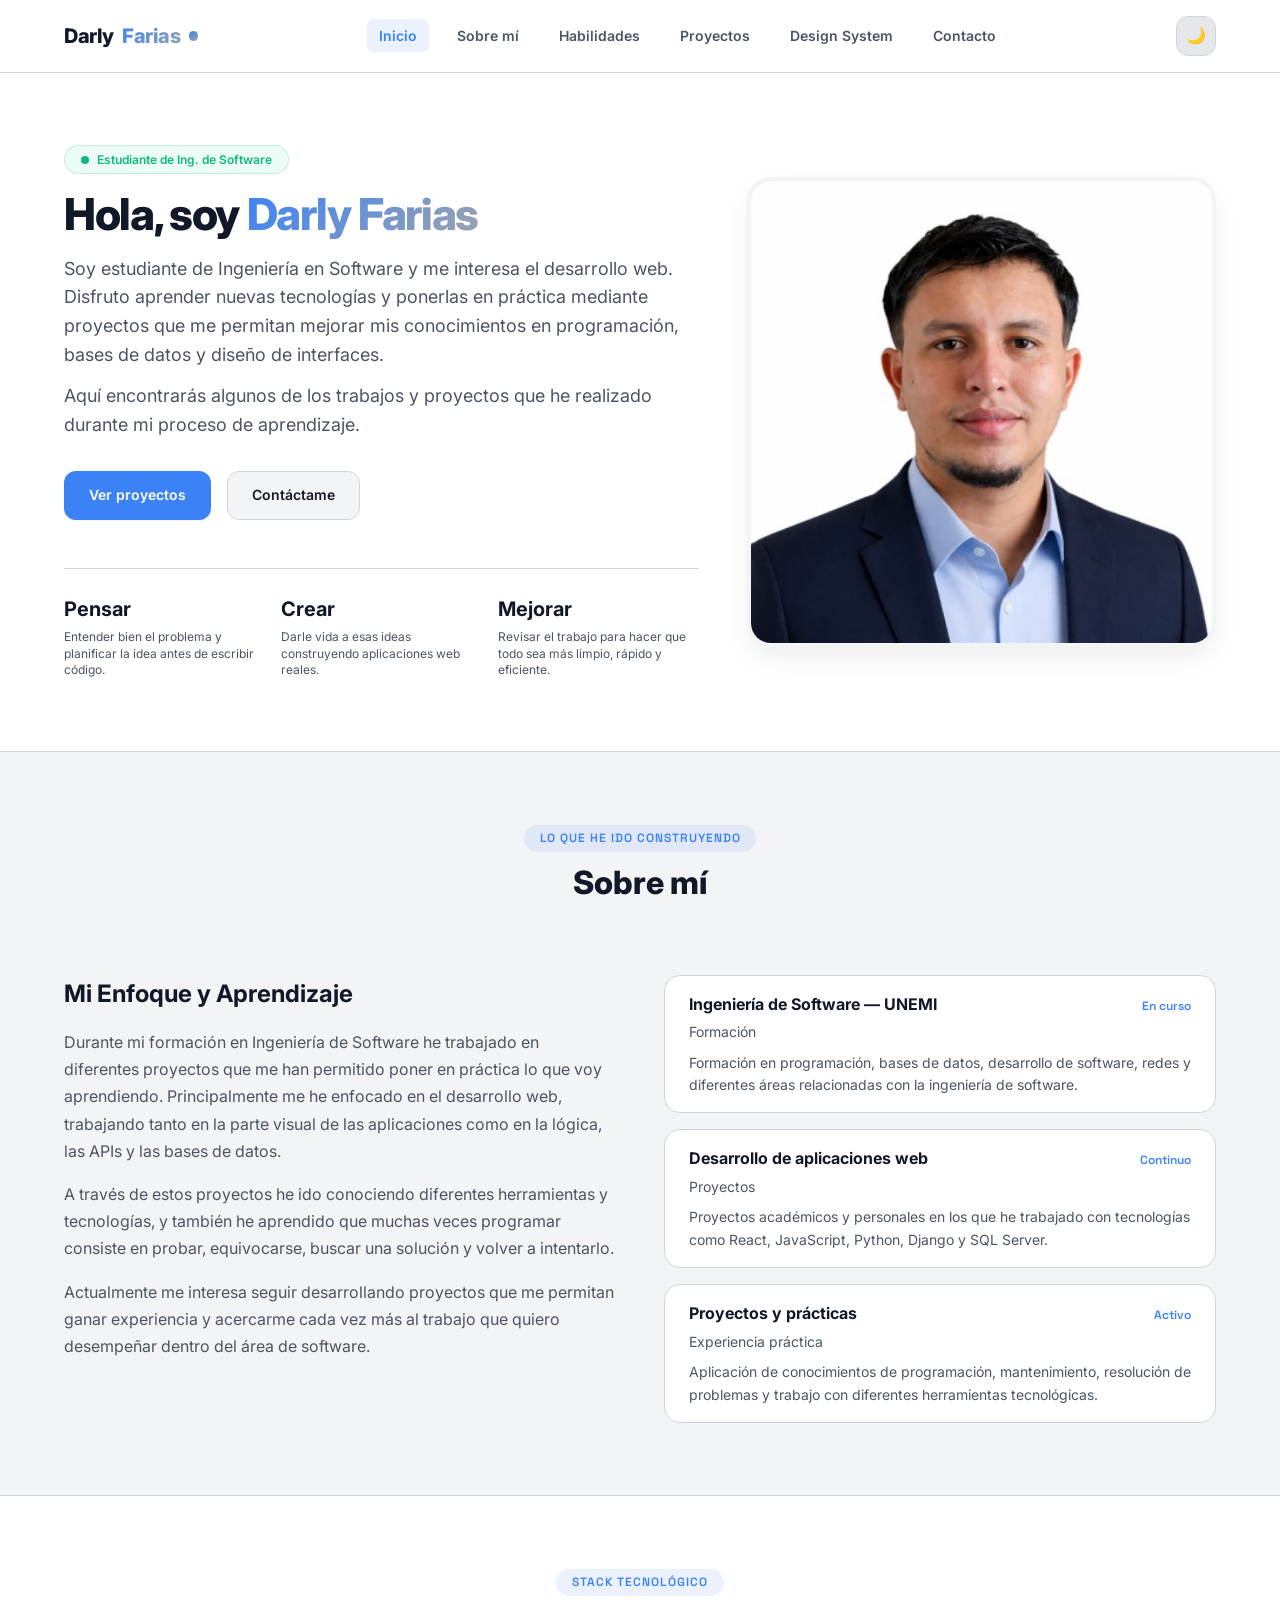
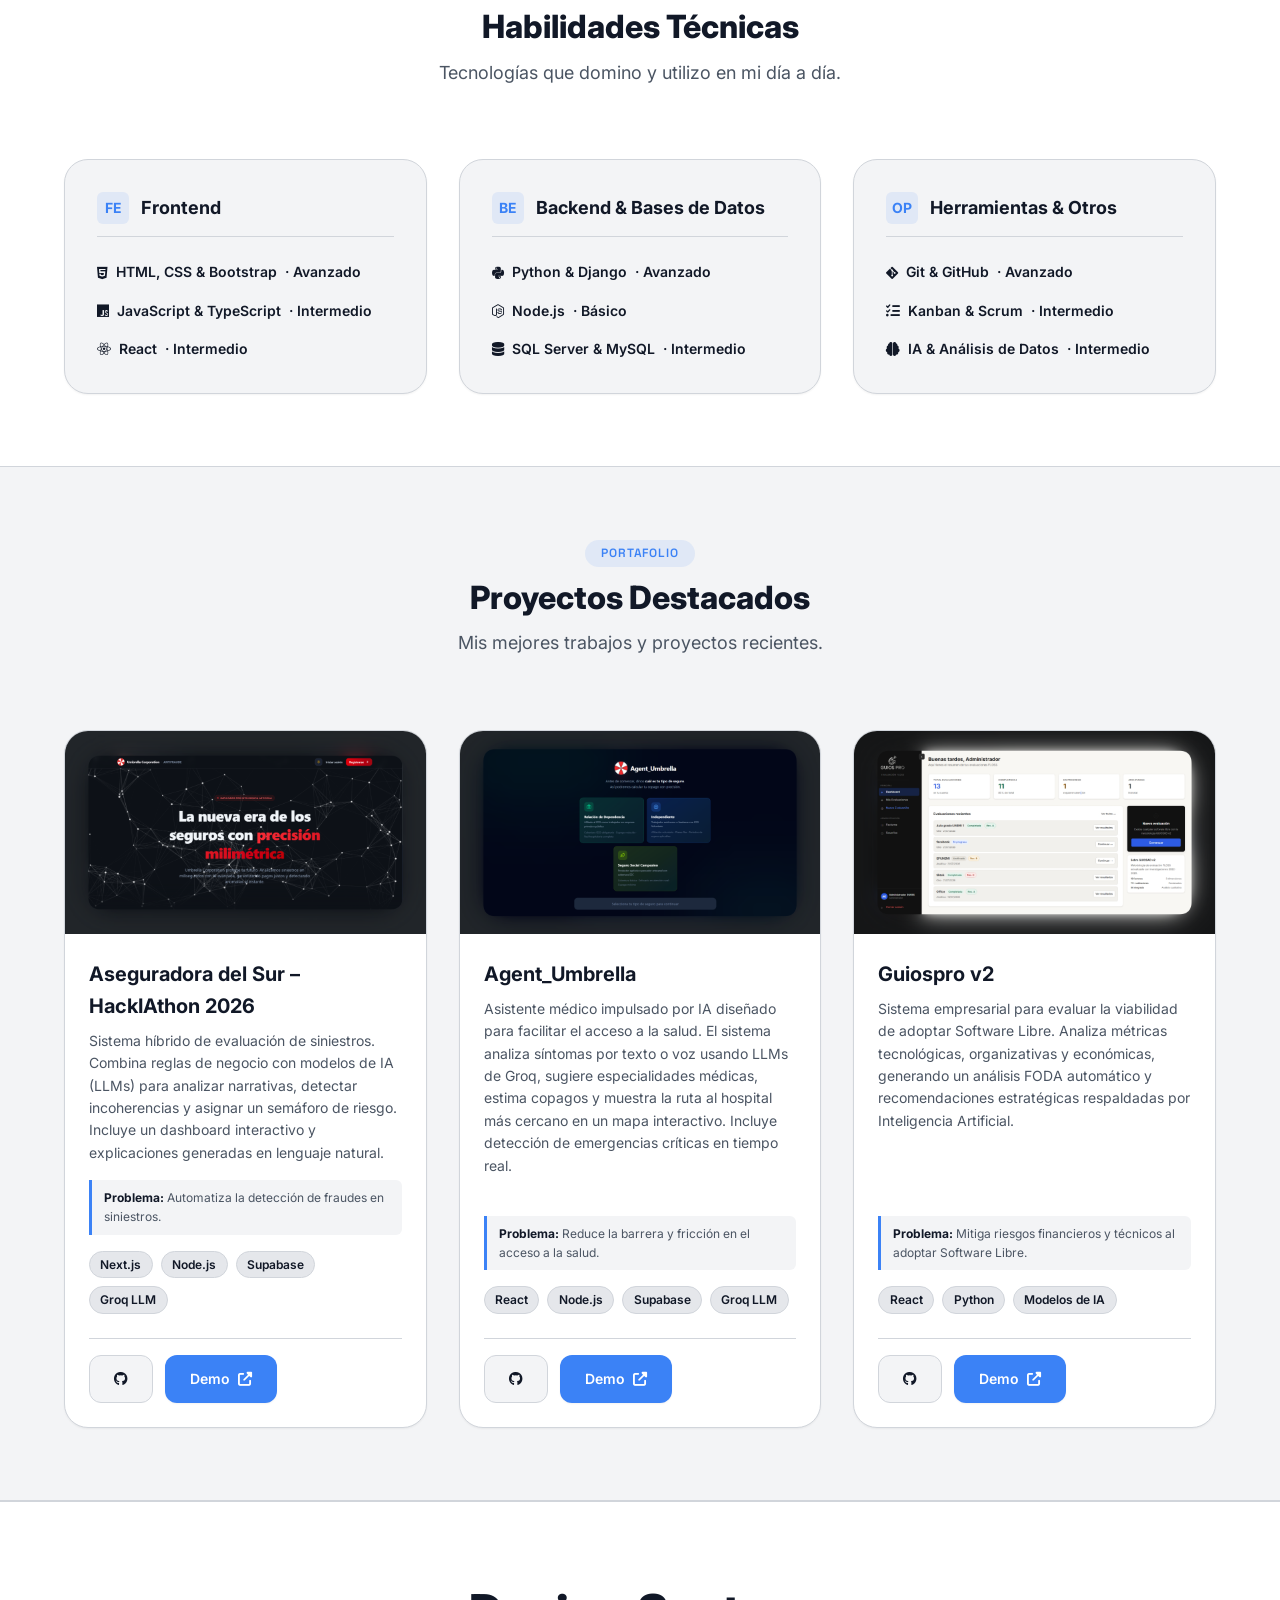
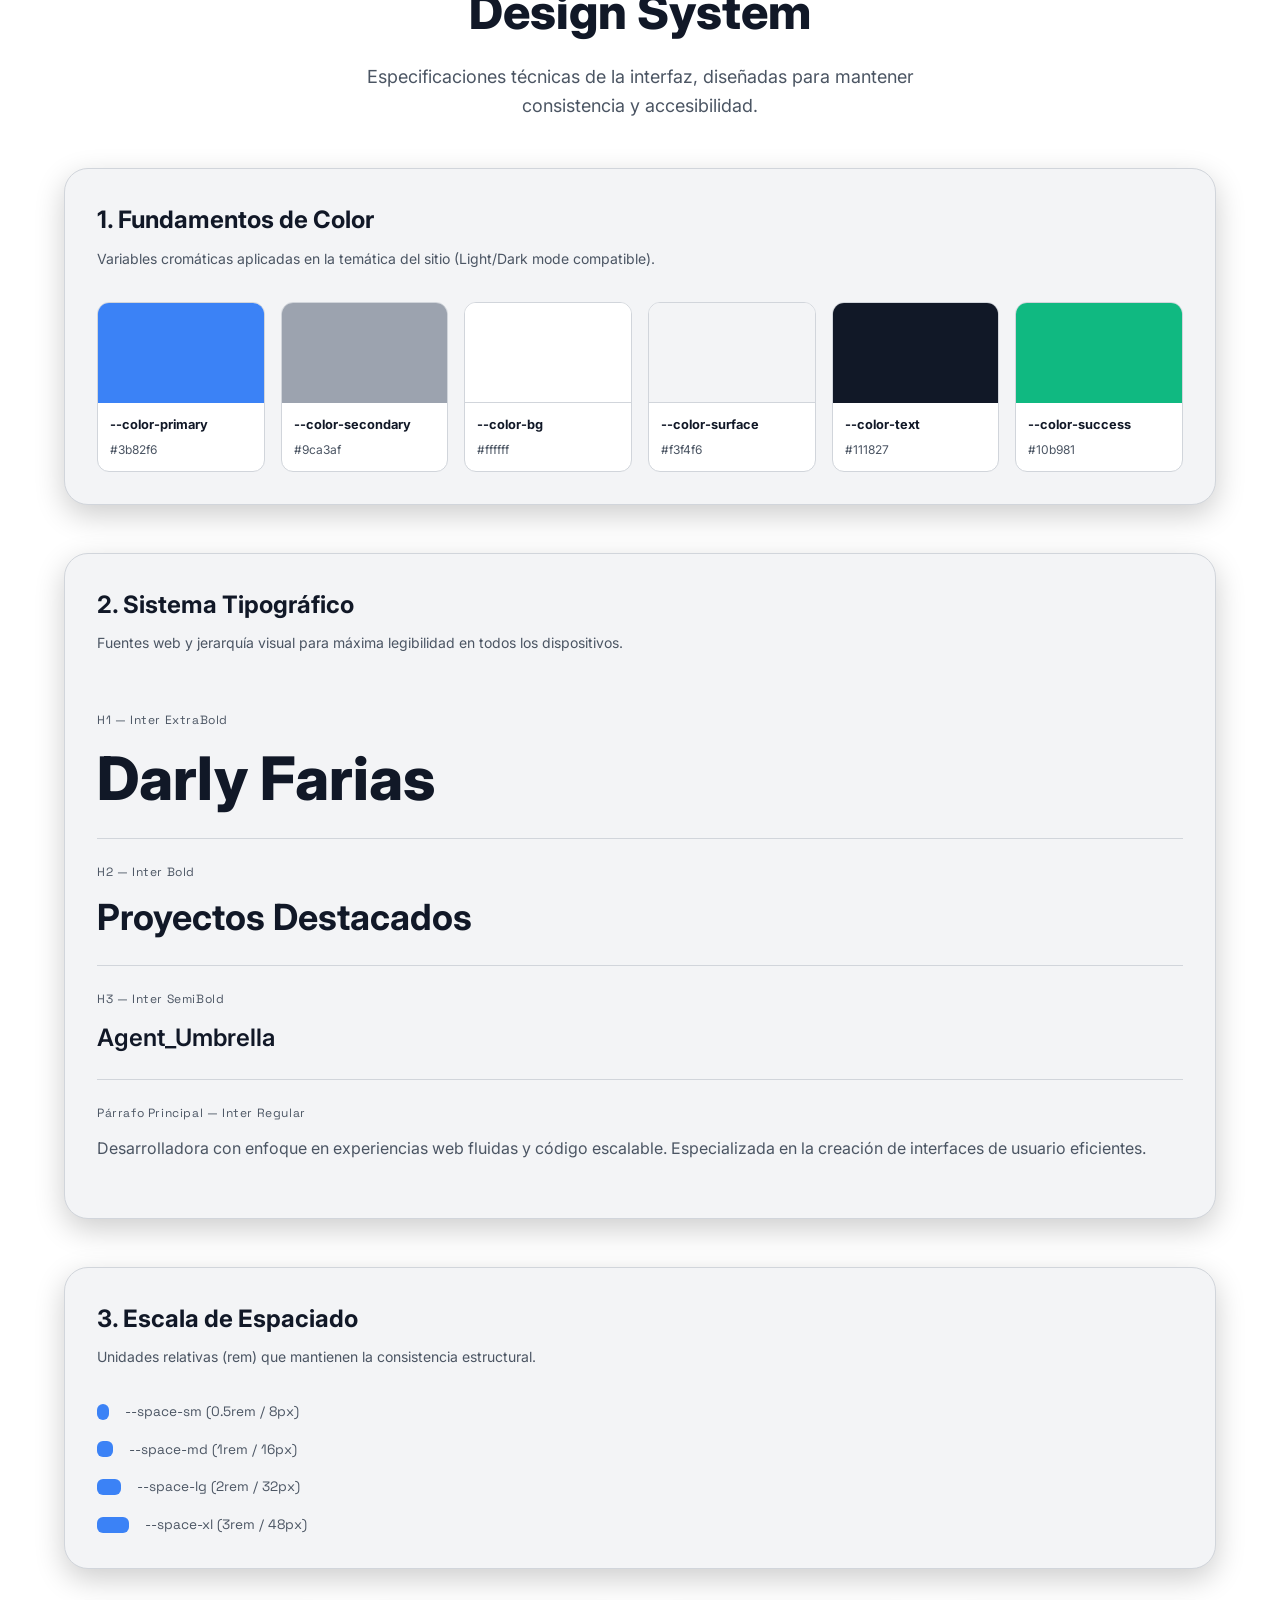
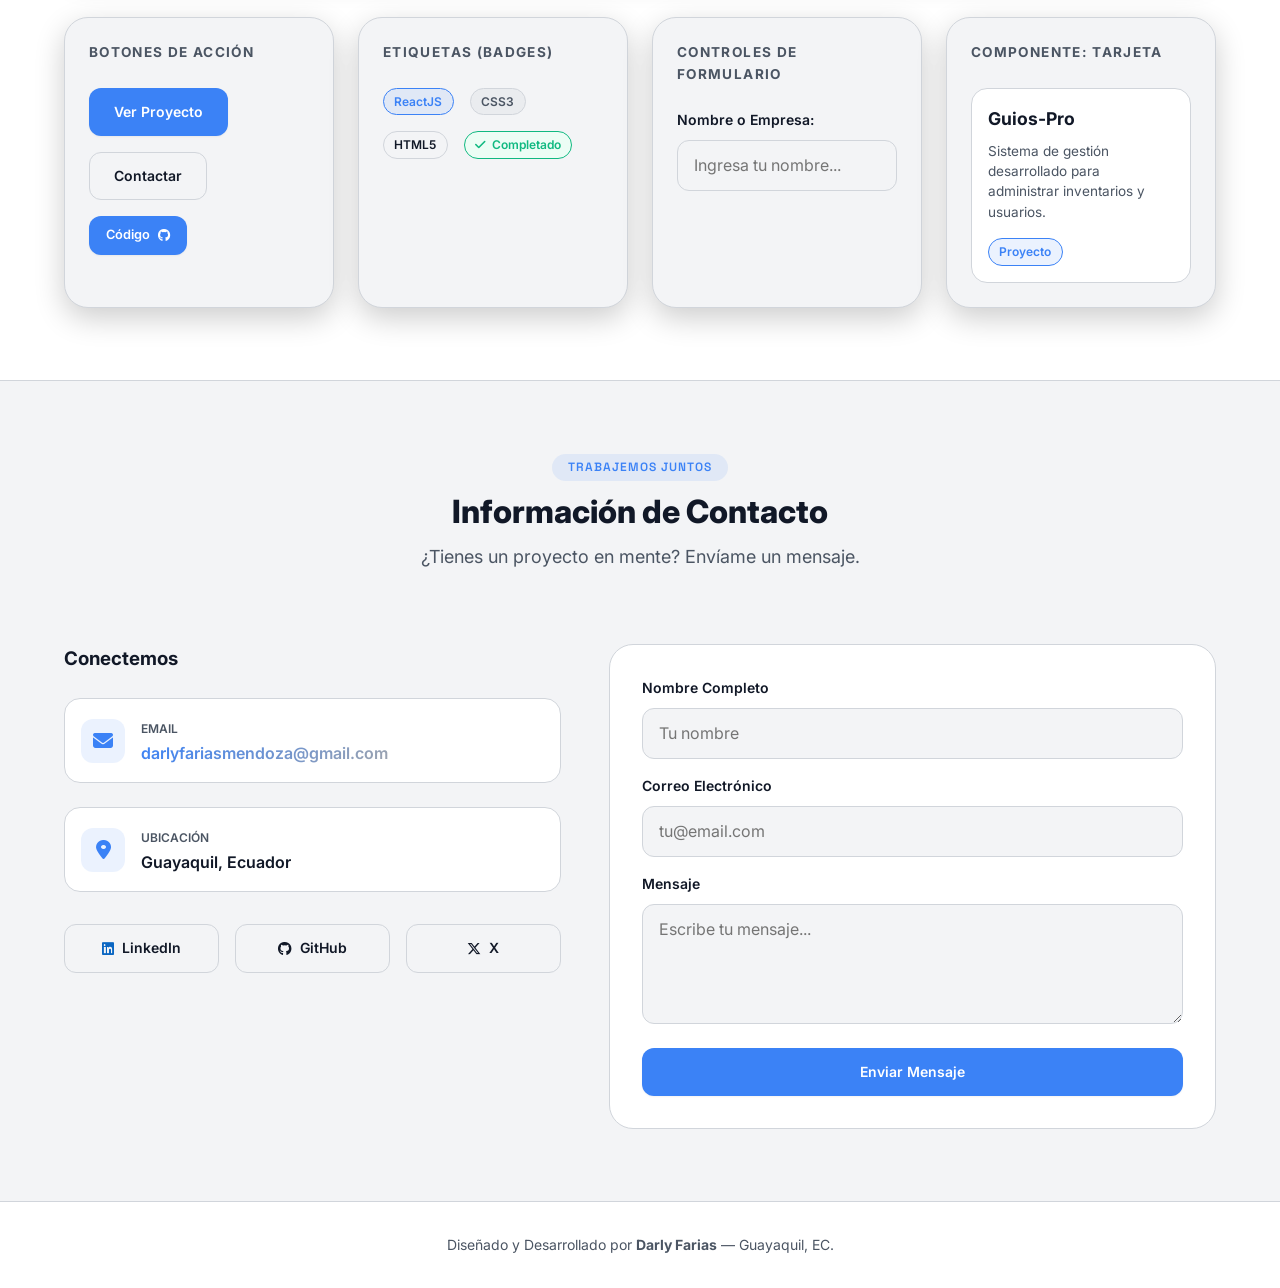
==== commit 3dd6c1f6: "se añadio informacion en los proyectos y se arreglo las imagenes" ====
--- a/index.html
+++ b/index.html
@@ -1,341 +1,583 @@
-<!DOCTYPE html>
-<html lang="es">
+﻿<!DOCTYPE html>
+<html lang="es" data-theme="light">
 
 <head>
     <meta charset="UTF-8">
     <meta name="viewport" content="width=device-width, initial-scale=1.0">
-    <title>Mi Portafolio Web</title>
-    <!-- Fuentes e Iconos -->
+    <title>Darly Farias | Desarrollador Junior</title>
+    <meta name="description" content="Portafolio profesional de Darly Farias, desarrollador Junior.">
     <link rel="preconnect" href="https://fonts.googleapis.com">
     <link rel="preconnect" href="https://fonts.gstatic.com" crossorigin>
-    <link href="https://fonts.googleapis.com/css2?family=Inter:wght@400;500;600;700&family=Space+Grotesk:wght@500;700&display=swap" rel="stylesheet">
-    <link rel="stylesheet" href="https://cdnjs.cloudflare.com/ajax/libs/font-awesome/6.4.0/css/all.min.css">
-    <!-- Hoja de Estilos Principal -->
+    <link
+        href="https://fonts.googleapis.com/css2?family=Inter:wght@400;500;600;700&family=Space+Grotesk:wght@500;700&display=swap"
+        rel="stylesheet">
+    <link rel="stylesheet" href="https://cdnjs.cloudflare.com/ajax/libs/font-awesome/6.5.1/css/all.min.css">
     <link rel="stylesheet" href="Css/styles.css">
 </head>
 
 <body>
-    <!-- Encabezado Flotante (Glassmorphism) -->
-    <header id="header">
-        <nav class="navbar">
-            <!-- Botón del Menú Hamburguesa -->
-            <div class="menu-toggle" id="mobile-menu">
-                <i class="fas fa-bars"></i>
-            </div>
-
-            <ul class="nav-links">
-                <li><a href="#inicio"><i class="fas fa-home"></i> Inicio</a></li>
-                <li><a href="#sobre-mi"><i class="fas fa-user"></i> Sobre mí</a></li>
-                <li><a href="#habilidades"><i class="fas fa-laptop-code"></i> Habilidades</a></li>
-                <li><a href="#proyectos"><i class="fas fa-briefcase"></i> Proyectos</a></li>
-                <li><a href="#contacto"><i class="fas fa-envelope"></i> Contacto</a></li>
-                <li><a href="design-system.html" target="_blank"><i class="fas fa-swatchbook"></i> Design System</a></li>
-                <li>
-                    <button id="theme-toggle" class="theme-btn" aria-label="Cambiar tema">
-                        <i class="fas fa-moon"></i>
-                    </button>
-                </li>
-            </ul>
-        </nav>
+
+    <!-- HEADER -->
+    <header class="header" id="header">
+        <div class="container header-nav">
+            <a href="#inicio" class="brand-logo" aria-label="Ir al inicio de Darly Farias">
+                <span>Darly</span><span class="text-gradient">Farias</span>
+                <span class="brand-dot"></span>
+            </a>
+
+            <nav aria-label="Navegación principal">
+                <ul class="nav-menu" id="navMenu">
+                    <li><a href="#inicio" class="nav-link active">Inicio</a></li>
+                    <li><a href="#sobre-mi" class="nav-link">Sobre mí</a></li>
+                    <li><a href="#habilidades" class="nav-link">Habilidades</a></li>
+                    <li><a href="#proyectos" class="nav-link">Proyectos</a></li>
+                    <li><a href="#design-system" class="nav-link">Design System</a></li>
+                    <li><a href="#contacto" class="nav-link">Contacto</a></li>
+                </ul>
+            </nav>
+
+            <div class="header-actions">
+                <button id="themeToggle" class="theme-toggle-btn" aria-label="Alternar entre modo claro y oscuro"
+                    title="Cambiar tema">
+                    <span id="themeIcon">🌙</span>
+                </button>
+                <button id="mobileMenuBtn" class="mobile-menu-btn" aria-label="Abrir menú de navegación"
+                    aria-expanded="false">
+                    <i class="fas fa-bars"></i>
+                </button>
+            </div>
+        </div>
     </header>
 
-    <!-- Contenedor Principal del Sitio -->
-    <main>
-        <!-- Sección de Inicio -->
-        <section id="inicio" class="hero fade-up">
-            <div class="hero-content">
-                <h1>Hola, soy Darly Farias</h1>
-                <h2>Desarrollador Junior</h2>
-                <p>Bienvenido a mi portafolio. Aquí comparto mis proyectos y habilidades destacadas desarrollando
-                    soluciones con tecnologías Frontend, Backend y Bases de datos.</p>
-                <div class="hero-buttons">
-                    <a href="#proyectos" class="btn-primary">Ver mis proyectos</a>
-                    <a href="#contacto" class="btn-secondary">Contáctame</a>
-                </div>
-            </div>
-            <div class="hero-image">
-                <div class="circle-img">
-                    <!-- Usaremos la foto de perfil que ya subiste -->
-                    <img src="img/foto.jpg" alt="Darly Farias">
+    <!-- MAIN -->
+    <main id="main-content">
+
+        <!-- HERO -->
+        <section class="hero-section" id="inicio" aria-labelledby="hero-title">
+            <div class="container hero-grid">
+                <div class="hero-content">
+                    <div class="hero-availability">
+                        <span class="availability-pulse"></span>
+                        Estudiante de Ing. de Software
+                    </div>
+                    <h1 id="hero-title" class="hero-title">
+                        Hola, soy <span class="text-gradient">Darly Farias</span>
+                    </h1>
+                    <div class="hero-description ds-hero-desc">
+                        <p>
+                            Soy estudiante de Ingeniería en Software y me interesa el desarrollo web. Disfruto aprender nuevas tecnologías y ponerlas en práctica mediante proyectos que me permitan mejorar mis conocimientos en programación, bases de datos y diseño de interfaces.
+                        </p>
+                        <p>
+                            Aquí encontrarás algunos de los trabajos y proyectos que he realizado durante mi proceso de aprendizaje.
+                        </p>
+                    </div>
+                    <div class="hero-cta-group">
+                        <a href="#proyectos" class="btn btn-primary">Ver proyectos</a>
+                        <a href="#contacto" class="btn btn-secondary">Contáctame</a>
+                    </div>
+                    <div class="hero-metrics">
+                        <div class="metric-item">
+                            <span class="metric-value">Pensar</span>
+                            <span class="metric-label">Entender bien el problema y planificar la idea antes de escribir código.</span>
+                        </div>
+                        <div class="metric-item">
+                            <span class="metric-value">Crear</span>
+                            <span class="metric-label">Darle vida a esas ideas construyendo aplicaciones web reales.</span>
+                        </div>
+                        <div class="metric-item">
+                            <span class="metric-value">Mejorar</span>
+                            <span class="metric-label">Revisar el trabajo para hacer que todo sea más limpio, rápido y eficiente.</span>
+                        </div>
+                    </div>
+                </div>
+
+                <div class="hero-avatar-card">
+                    <figure class="avatar-wrapper">
+                        <img src="img/foto.jpg" alt="Fotografía de Darly Farias" width="500" height="500">
+                    </figure>
                 </div>
             </div>
         </section>
 
-        <!-- Sección Sobre Mí -->
-        <section id="sobre-mi" class="about-section fade-up">
-            <div class="about-content">
-                <span class="section-tag">SOBRE MÍ</span>
-                <h2>Creando soluciones digitales con código limpio</h2>
-                <p>Empecé en el mundo de la programación por pura curiosidad y terminé convirtiéndolo en mi pasión. Como
-                    estudiante de Ingeniería de Sistemas, me dedico a construir aplicaciones web que sean rápidas y
-                    fáciles de usar.</p>
-                <p>Disfruto mucho resolviendo problemas reales y traduciendo ideas complejas en código, ya sea
-                    estructurando bases de datos robustas en el backend o creando interfaces interactivas con React.</p>
-                <div class="about-buttons">
-                    <a href="#contacto" class="btn-secondary"><i class="fas fa-paper-plane"></i> Hablemos de tu
-                        proyecto</a>
-                </div>
-            </div>
-
-            <div class="about-stats">
-                <div class="stat-box">
-                    <i class="fas fa-university"></i>
-                    <div>
-                        <h3>Estudiante</h3>
-                        <p>Ingeniería de Sistemas</p>
-                    </div>
-                </div>
-                <div class="stat-box">
-                    <i class="fas fa-laptop-code"></i>
-                    <div>
-                        <h3>15+</h3>
-                        <p>Proyectos Académicos</p>
-                    </div>
-                </div>
-                <div class="stat-box">
-                    <i class="fas fa-desktop"></i>
-                    <div>
-                        <h3>Frontend</h3>
-                        <p>Interfaces Web</p>
-                    </div>
-                </div>
-                <div class="stat-box">
-                    <i class="fas fa-server"></i>
-                    <div>
-                        <h3>Backend</h3>
-                        <p>Bases de Datos</p>
-                    </div>
+        <!-- SOBRE MÍ -->
+        <section class="about-section" id="sobre-mi" aria-labelledby="about-title">
+            <div class="container">
+                <header class="section-header">
+                    <span class="section-badge">Lo que he ido construyendo</span>
+                    <h2 id="about-title" class="section-title">Sobre mí</h2>
+                </header>
+
+                <div class="about-grid">
+                    <article class="about-text">
+                        <h3 style="font-size: var(--text-2xl); font-weight: 700; margin-bottom: var(--space-md); color: var(--color-text);">
+                            Mi Enfoque y Aprendizaje
+                        </h3>
+                        <p style="line-height: 1.7; margin-bottom: var(--space-md); color: var(--color-text-muted);">
+                            Durante mi formación en Ingeniería de Software he trabajado en diferentes proyectos que me han permitido poner en práctica lo que voy aprendiendo. Principalmente me he enfocado en el desarrollo web, trabajando tanto en la parte visual de las aplicaciones como en la lógica, las APIs y las bases de datos.
+                        </p>
+                        <p style="line-height: 1.7; margin-bottom: var(--space-md); color: var(--color-text-muted);">
+                            A través de estos proyectos he ido conociendo diferentes herramientas y tecnologías, y también he aprendido que muchas veces programar consiste en probar, equivocarse, buscar una solución y volver a intentarlo.
+                        </p>
+                        <p style="line-height: 1.7; color: var(--color-text-muted);">
+                            Actualmente me interesa seguir desarrollando proyectos que me permitan ganar experiencia y acercarme cada vez más al trabajo que quiero desempeñar dentro del área de software.
+                        </p>
+                    </article>
+
+                    <aside class="academic-timeline" aria-label="Historial">
+                        <!-- Tarjeta 1: Formación -->
+                        <div class="timeline-card">
+                            <div class="timeline-header">
+                                <h4 class="timeline-title">Ingeniería de Software — UNEMI</h4>
+                                <span class="timeline-period">En curso</span>
+                            </div>
+                            <p class="timeline-institution">Formación</p>
+                            <p class="timeline-desc">Formación en programación, bases de datos, desarrollo de software, redes y diferentes áreas relacionadas con la ingeniería de software.</p>
+                        </div>
+
+                        <!-- Tarjeta 2: Proyectos -->
+                        <div class="timeline-card">
+                            <div class="timeline-header">
+                                <h4 class="timeline-title">Desarrollo de aplicaciones web</h4>
+                                <span class="timeline-period">Continuo</span>
+                            </div>
+                            <p class="timeline-institution">Proyectos</p>
+                            <p class="timeline-desc">Proyectos académicos y personales en los que he trabajado con tecnologías como React, JavaScript, Python, Django y SQL Server.</p>
+                        </div>
+
+                        <!-- Tarjeta 3: Experiencia -->
+                        <div class="timeline-card">
+                            <div class="timeline-header">
+                                <h4 class="timeline-title">Proyectos y prácticas</h4>
+                                <span class="timeline-period">Activo</span>
+                            </div>
+                            <p class="timeline-institution">Experiencia práctica</p>
+                            <p class="timeline-desc">Aplicación de conocimientos de programación, mantenimiento, resolución de problemas y trabajo con diferentes herramientas tecnológicas.</p>
+                        </div>
+                    </aside>
                 </div>
             </div>
         </section>
 
-        <!-- Sección Habilidades -->
-        <section id="habilidades" class="skills-section fade-up">
-            <div class="section-header">
-                <span class="section-tag">MIS HABILIDADES</span>
-                <h2>Herramientas y Tecnologías</h2>
-                <p class="section-subtitle">Estas son las principales tecnologías que utilizo para construir soluciones
-                    digitales.</p>
-            </div>
-
-            <div class="skills-grid-badges">
-                <div class="skill-badge">
-                    <i class="fab fa-html5 skill-html5"></i>
-                    <span>HTML5</span>
-                </div>
-                <div class="skill-badge">
-                    <i class="fab fa-css3-alt skill-css3"></i>
-                    <span>CSS3</span>
-                </div>
-                <div class="skill-badge">
-                    <i class="fab fa-js skill-js"></i>
-                    <span>JavaScript</span>
-                </div>
-                <div class="skill-badge">
-                    <i class="fab fa-js skill-ts"></i>
-                    <span>TypeScript</span>
-                </div>
-                <div class="skill-badge">
-                    <i class="fab fa-react skill-react"></i>
-                    <span>React</span>
-                </div>
-                <div class="skill-badge">
-                    <i class="fab fa-angular skill-angular"></i>
-                    <span>Angular.js</span>
-                </div>
-                <div class="skill-badge">
-                    <i class="fab fa-node-js skill-node"></i>
-                    <span>Node.js</span>
-                </div>
-                <div class="skill-badge">
-                    <i class="fab fa-python skill-python"></i>
-                    <span>Python</span>
-                </div>
-                <div class="skill-badge">
-                    <i class="fab fa-python skill-django"></i>
-                    <span>Django</span>
-                </div>
-                <div class="skill-badge">
-                    <i class="fas fa-server skill-django"></i>
-                    <span>DjangoREST</span>
-                </div>
-                <div class="skill-badge">
-                    <i class="fab fa-php skill-php"></i>
-                    <span>PHP</span>
-                </div>
-                <div class="skill-badge">
-                    <i class="fas fa-database skill-sql"></i>
-                    <span>Microsoft SQL Server</span>
+        <!-- HABILIDADES -->
+        <section class="skills-section" id="habilidades" aria-labelledby="skills-title">
+            <div class="container">
+                <header class="section-header">
+                    <span class="section-badge">Stack Tecnológico</span>
+                    <h2 id="skills-title" class="section-title">Habilidades Técnicas</h2>
+                    <p class="section-subtitle">Tecnologías que domino y utilizo en mi día a día.</p>
+                </header>
+
+                <div class="skills-categories-grid">
+                    <article class="skill-category-card">
+                        <header class="category-header">
+                            <div class="category-icon">FE</div>
+                            <h3 class="category-title">Frontend</h3>
+                        </header>
+                        <ul class="skills-list">
+                            <li class="skill-item">
+                                <div class="skill-meta">
+                                    <span class="skill-name"><i class="fab fa-html5"></i> HTML, CSS & Bootstrap <span class="skill-level">· Avanzado</span></span>
+                                </div>
+                            </li>
+                            <li class="skill-item">
+                                <div class="skill-meta">
+                                    <span class="skill-name"><i class="fab fa-js"></i> JavaScript & TypeScript <span class="skill-level">· Intermedio</span></span>
+                                </div>
+                            </li>
+                            <li class="skill-item">
+                                <div class="skill-meta">
+                                    <span class="skill-name"><i class="fab fa-react"></i> React <span class="skill-level">· Intermedio</span></span>
+                                </div>
+                            </li>
+                        </ul>
+                    </article>
+
+                    <article class="skill-category-card">
+                        <header class="category-header">
+                            <div class="category-icon">BE</div>
+                            <h3 class="category-title">Backend & Bases de Datos</h3>
+                        </header>
+                        <ul class="skills-list">
+                            <li class="skill-item">
+                                <div class="skill-meta">
+                                    <span class="skill-name"><i class="fab fa-python"></i> Python & Django <span class="skill-level">· Avanzado</span></span>
+                                </div>
+                            </li>
+                            <li class="skill-item">
+                                <div class="skill-meta">
+                                    <span class="skill-name"><i class="fab fa-node-js"></i> Node.js <span class="skill-level">· Básico</span></span>
+                                </div>
+                            </li>
+                            <li class="skill-item">
+                                <div class="skill-meta">
+                                    <span class="skill-name"><i class="fas fa-database"></i> SQL Server & MySQL <span class="skill-level">· Intermedio</span></span>
+                                </div>
+                            </li>
+                        </ul>
+                    </article>
+
+                    <article class="skill-category-card">
+                        <header class="category-header">
+                            <div class="category-icon">OP</div>
+                            <h3 class="category-title">Herramientas & Otros</h3>
+                        </header>
+                        <ul class="skills-list">
+                            <li class="skill-item">
+                                <div class="skill-meta">
+                                    <span class="skill-name"><i class="fab fa-git-alt"></i> Git & GitHub <span class="skill-level">· Avanzado</span></span>
+                                </div>
+                            </li>
+                            <li class="skill-item">
+                                <div class="skill-meta">
+                                    <span class="skill-name"><i class="fas fa-tasks"></i> Kanban & Scrum <span class="skill-level">· Intermedio</span></span>
+                                </div>
+                            </li>
+                            <li class="skill-item">
+                                <div class="skill-meta">
+                                    <span class="skill-name"><i class="fas fa-brain"></i> IA & Análisis de Datos <span class="skill-level">· Intermedio</span></span>
+                                </div>
+                            </li>
+                        </ul>
+                    </article>
                 </div>
             </div>
         </section>
 
-        <!-- Sección Proyectos Destacados -->
-        <section id="proyectos" class="projects-section fade-up">
-            <div class="section-header">
-                <span class="section-tag">MIS TRABAJOS</span>
-                <h2>Proyectos Destacados <i class="fas fa-sparkles title-icon"></i></h2>
-                <p class="section-subtitle">Encuentra algunos de los proyectos que he desarrollado de manera
-                    independiente.</p>
-            </div>
-
-            <div class="projects-grid">
-                <!-- Proyecto 1 -->
-                <article class="project-card">
-                    <figure class="project-img-container">
-                        <div class="img-placeholder">📸 Imagen del Proyecto</div>
-                    </figure>
-                    <div class="project-content">
-                        <div class="project-header">
+        <!-- PROYECTOS -->
+        <section class="projects-section" id="proyectos" aria-labelledby="projects-title">
+            <div class="container">
+                <header class="section-header">
+                    <span class="section-badge">Portafolio</span>
+                    <h2 id="projects-title" class="section-title">Proyectos Destacados</h2>
+                    <p class="section-subtitle">Mis mejores trabajos y proyectos recientes.</p>
+                </header>
+
+                <div class="projects-grid" id="projectsGrid">
+                    <!-- Proyecto 1 -->
+                    <article class="project-card" data-category="ia">
+                        <figure class="project-figure">
+                            <img src="img/Aseguradora_sur.png" alt="Detector de Fraudes">
+                        </figure>
+                        <div class="project-body">
+                            <h3 class="project-title">Aseguradora del Sur – HackIAthon 2026</h3>
+                            <p class="project-description">
+                                Sistema híbrido de evaluación de siniestros. Combina reglas de negocio con modelos de IA (LLMs) para analizar narrativas, detectar incoherencias y asignar un semáforo de riesgo. Incluye un dashboard interactivo y explicaciones generadas en lenguaje natural.
+                            </p>
+                            <div class="project-problem">
+                                <strong>Problema:</strong> Automatiza la detección de fraudes en siniestros.
+                            </div>
+                            <div class="project-tags">
+                                <span class="badge">Next.js</span>
+                                <span class="badge">Node.js</span>
+                                <span class="badge">Supabase</span>
+                                <span class="badge">Groq LLM</span>
+                            </div>
+                            <footer class="project-footer">
+                                <a href="https://github.com/danilo323/Aseguradora-Del-Sur" target="_blank"
+                                    class="btn btn-secondary"><i class="fab fa-github"></i></a>
+                                <a href="https://aseguradora-del-sur.vercel.app/" target="_blank"
+                                    class="btn btn-primary">Demo <i class="fas fa-external-link-alt"></i></a>
+                            </footer>
+                        </div>
+                    </article>
+
+                    <!-- Proyecto 2 -->
+                    <article class="project-card" data-category="react">
+                        <figure class="project-figure">
+                            <img src="img/umbrella_proyect.png" alt="Agente Umbrella">
+                        </figure>
+                        <div class="project-body">
+                            <h3 class="project-title">Agent_Umbrella</h3>
+                            <p class="project-description">
+                                Asistente médico impulsado por IA diseñado para facilitar el acceso a la salud. El sistema analiza síntomas por texto o voz usando LLMs de Groq, sugiere especialidades médicas, estima copagos y muestra la ruta al hospital más cercano en un mapa interactivo. Incluye detección de emergencias críticas en tiempo real.
+                            </p>
+                            <div class="project-problem">
+                                <strong>Problema:</strong> Reduce la barrera y fricción en el acceso a la salud.
+                            </div>
+                            <div class="project-tags">
+                                <span class="badge">React</span>
+                                <span class="badge">Node.js</span>
+                                <span class="badge">Supabase</span>
+                                <span class="badge">Groq LLM</span>
+                            </div>
+                            <footer class="project-footer">
+                                <a href="https://github.com/FranciscoArias10/Propuesta-proyecto-hospital-hackathon"
+                                    target="_blank" class="btn btn-secondary"><i class="fab fa-github"></i></a>
+                                <a href="https://hackiathon-viamatica.netlify.app/" target="_blank"
+                                    class="btn btn-primary">Demo <i class="fas fa-external-link-alt"></i></a>
+                            </footer>
+                        </div>
+                    </article>
+
+                    <!-- Proyecto 3 -->
+                    <article class="project-card" data-category="analytics">
+                        <figure class="project-figure">
+                            <img src="img/Guiospro.png" alt="Guiospro">
+                        </figure>
+                        <div class="project-body">
+                            <h3 class="project-title">Guiospro v2</h3>
+                            <p class="project-description">
+                                Sistema empresarial para evaluar la viabilidad de adoptar Software Libre. Analiza métricas tecnológicas, organizativas y económicas, generando un análisis FODA automático y recomendaciones estratégicas respaldadas por Inteligencia Artificial.
+                            </p>
+                            <div class="project-problem">
+                                <strong>Problema:</strong> Mitiga riesgos financieros y técnicos al adoptar Software Libre.
+                            </div>
+                            <div class="project-tags">
+                                <span class="badge">React</span>
+                                <span class="badge">Python</span>
+                                <span class="badge">Modelos de IA</span>
+                            </div>
+                            <footer class="project-footer">
+                                <a href="https://github.com/AaronBayas/GUIOS_PRO_v1" target="_blank"
+                                    class="btn btn-secondary"><i class="fab fa-github"></i></a>
+                                <a href="https://guios-pro-v1.vercel.app/" target="_blank" class="btn btn-primary">Demo
+                                    <i class="fas fa-external-link-alt"></i></a>
+                            </footer>
+                        </div>
+                    </article>
+                </div>
+            </div>
+        </section>
+
+
+
+                                <!-- DESIGN SYSTEM -->
+        <section class="design-system-section" id="design-system" aria-labelledby="design-system-title">
+            <div class="container">
+                <header class="ds-main-header">
+                    <h2 id="design-system-title" class="ds-main-title">Design System</h2>
+                    <p class="ds-main-subtitle">Especificaciones técnicas de la interfaz, diseñadas para mantener consistencia y accesibilidad.</p>
+                </header>
+
+                <div class="ds-pro-container">
+                    <!-- 1. Paleta de Colores -->
+                    <div class="ds-pro-panel">
+                        <h3 class="ds-pro-heading">1. Fundamentos de Color</h3>
+                        <p class="ds-pro-desc">Variables cromáticas aplicadas en la temática del sitio (Light/Dark mode compatible).</p>
+                        
+                        <div class="ds-pro-color-grid">
+                            <div class="ds-pro-color-card">
+                                <div class="ds-pro-color-swatch swatch-primary"></div>
+                                <div class="ds-pro-color-info">
+                                    <span class="ds-pro-color-var">--color-primary</span>
+                                    <span class="ds-pro-color-hex">#3b82f6</span>
+                                </div>
+                            </div>
+                            <div class="ds-pro-color-card">
+                                <div class="ds-pro-color-swatch swatch-secondary"></div>
+                                <div class="ds-pro-color-info">
+                                    <span class="ds-pro-color-var">--color-secondary</span>
+                                    <span class="ds-pro-color-hex">#9ca3af</span>
+                                </div>
+                            </div>
+                            <div class="ds-pro-color-card">
+                                <div class="ds-pro-color-swatch swatch-bg swatch-border"></div>
+                                <div class="ds-pro-color-info">
+                                    <span class="ds-pro-color-var">--color-bg</span>
+                                    <span class="ds-pro-color-hex">#ffffff</span>
+                                </div>
+                            </div>
+                            <div class="ds-pro-color-card">
+                                <div class="ds-pro-color-swatch swatch-surface swatch-border"></div>
+                                <div class="ds-pro-color-info">
+                                    <span class="ds-pro-color-var">--color-surface</span>
+                                    <span class="ds-pro-color-hex">#f3f4f6</span>
+                                </div>
+                            </div>
+                            <div class="ds-pro-color-card">
+                                <div class="ds-pro-color-swatch swatch-text"></div>
+                                <div class="ds-pro-color-info">
+                                    <span class="ds-pro-color-var">--color-text</span>
+                                    <span class="ds-pro-color-hex">#111827</span>
+                                </div>
+                            </div>
+                            <div class="ds-pro-color-card">
+                                <div class="ds-pro-color-swatch swatch-success"></div>
+                                <div class="ds-pro-color-info">
+                                    <span class="ds-pro-color-var">--color-success</span>
+                                    <span class="ds-pro-color-hex">#10b981</span>
+                                </div>
+                            </div>
+                        </div>
+                    </div>
+
+                    <!-- 2. Tipografía -->
+                    <div class="ds-pro-panel">
+                        <h3 class="ds-pro-heading">2. Sistema Tipográfico</h3>
+                        <p class="ds-pro-desc">Fuentes web y jerarquía visual para máxima legibilidad en todos los dispositivos.</p>
+                        
+                        <div class="ds-pro-typo-list">
+                            <div class="ds-pro-typo-item">
+                                <span class="ds-pro-typo-meta">H1 — Inter ExtraBold</span>
+                                <div class="ds-pro-typo-sample h1">Darly Farias</div>
+                            </div>
+                            <div class="ds-pro-typo-item">
+                                <span class="ds-pro-typo-meta">H2 — Inter Bold</span>
+                                <div class="ds-pro-typo-sample h2">Proyectos Destacados</div>
+                            </div>
+                            <div class="ds-pro-typo-item">
+                                <span class="ds-pro-typo-meta">H3 — Inter SemiBold</span>
+                                <div class="ds-pro-typo-sample h3">Agent_Umbrella</div>
+                            </div>
+                            <div class="ds-pro-typo-item">
+                                <span class="ds-pro-typo-meta">Párrafo Principal — Inter Regular</span>
+                                <div class="ds-pro-typo-sample p">Desarrolladora con enfoque en experiencias web fluidas y código escalable. Especializada en la creación de interfaces de usuario eficientes.</div>
+                            </div>
+                        </div>
+                    </div>
+
+                    <!-- 3. Espaciado -->
+                    <div class="ds-pro-panel">
+                        <h3 class="ds-pro-heading">3. Escala de Espaciado</h3>
+                        <p class="ds-pro-desc">Unidades relativas (rem) que mantienen la consistencia estructural.</p>
+                        
+                        <div class="ds-spacing-list">
+                            <div class="ds-spacing-item">
+                                <div class="ds-spacing-box box-sm"></div>
+                                <span class="ds-spacing-meta">--space-sm (0.5rem / 8px)</span>
+                            </div>
+                            <div class="ds-spacing-item">
+                                <div class="ds-spacing-box box-md"></div>
+                                <span class="ds-spacing-meta">--space-md (1rem / 16px)</span>
+                            </div>
+                            <div class="ds-spacing-item">
+                                <div class="ds-spacing-box box-lg"></div>
+                                <span class="ds-spacing-meta">--space-lg (2rem / 32px)</span>
+                            </div>
+                            <div class="ds-spacing-item">
+                                <div class="ds-spacing-box box-xl"></div>
+                                <span class="ds-spacing-meta">--space-xl (3rem / 48px)</span>
+                            </div>
+                        </div>
+                    </div>
+
+                    <!-- 4. UI Kit -->
+                    <div class="ds-pro-grid">
+                        <div class="ds-pro-panel ds-pro-box">
+                            <h4 class="ds-pro-box-title">Botones de Acción</h4>
+                            <div class="ds-pro-box-content flex-row-wrap">
+                                <button class="btn btn-primary">Ver Proyecto</button>
+                                <button class="btn btn-secondary">Contactar</button>
+                                <button class="btn btn-primary btn-sm">Código <i class="fab fa-github"></i></button>
+                            </div>
+                        </div>
+
+                        <div class="ds-pro-panel ds-pro-box">
+                            <h4 class="ds-pro-box-title">Etiquetas (Badges)</h4>
+                            <div class="ds-pro-box-content flex-row-wrap">
+                                <span class="badge badge-primary">ReactJS</span>
+                                <span class="badge badge-secondary">CSS3</span>
+                                <span class="badge badge-neutral">HTML5</span>
+                                <span class="badge badge-success"><i class="fas fa-check"></i> Completado</span>
+                            </div>
+                        </div>
+
+                        <div class="ds-pro-panel ds-pro-box">
+                            <h4 class="ds-pro-box-title">Controles de Formulario</h4>
+                            <div class="ds-pro-box-content w-full">
+                                <div class="form-group w-full mb-0">
+                                    <label class="form-label">Nombre o Empresa:</label>
+                                    <input type="text" class="form-input w-full mb-0" placeholder="Ingresa tu nombre...">
+                                </div>
+                            </div>
+                        </div>
+
+                        <div class="ds-pro-panel ds-pro-box">
+                            <h4 class="ds-pro-box-title">Componente: Tarjeta</h4>
+                            <div class="ds-pro-box-content w-full">
+                                <div class="ds-pro-example-card w-full">
+                                    <h5 class="card-title-example">Guios-Pro</h5>
+                                    <p class="card-text-example">Sistema de gestión desarrollado para administrar inventarios y usuarios.</p>
+                                    <span class="badge badge-primary">Proyecto</span>
+                                </div>
+                            </div>
+                        </div>
+                    </div>
+                </div>
+            </div>
+        </section>
+
+
+        <!-- CONTACTO -->
+        <section class="contact-section" id="contacto" aria-labelledby="contact-title">
+            <div class="container">
+                <header class="section-header">
+                    <span class="section-badge">Trabajemos Juntos</span>
+                    <h2 id="contact-title" class="section-title">Información de Contacto</h2>
+                    <p class="section-subtitle">¿Tienes un proyecto en mente? Envíame un mensaje.</p>
+                </header>
+
+                <div class="contact-grid">
+                    <div class="contact-info-panel">
+                        <h3 class="ds-typo-h1">Conectemos</h3>
+
+                        <div class="contact-method-card">
+                            <div class="contact-icon-wrapper"><i class="fas fa-envelope"></i></div>
                             <div>
-                                <h3>Detector de Fraudes (IA)</h3>
-                                <span class="project-type">HackIAthon 2026</span>
-                            </div>
-                            <div class="project-links">
-                                <a href="#" target="_blank" class="project-link-icon"><i class="fab fa-github"></i></a>
-                                <a href="#" target="_blank" class="project-link-icon"><i class="fas fa-external-link-alt"></i></a>
-                            </div>
-                        </div>
-                        <p class="project-desc">Sistema híbrido que evalúa siniestros usando reglas de negocio
-                            potenciadas por un LLM para extraer incoherencias. Construido con Next.js, Node.js y
-                            Supabase.</p>
-                        <div class="project-tech">
-                            <span class="tech-tag">Next.js</span>
-                            <span class="tech-tag">Node.js</span>
-                            <span class="tech-tag">Supabase</span>
-                            <span class="tech-tag">Groq LLM</span>
-                        </div>
-                    </div>
-                </article>
-
-                <!-- Proyecto 2 -->
-                <article class="project-card">
-                    <figure class="project-img-container">
-                        <a href="https://hackiathon-viamatica.netlify.app/" target="_blank" class="img-link-wrapper">
-                            <img src="img/Agente_Umbrella.jpg" alt="Agente Umbrella">
-                        </a>
-                    </figure>
-                    <div class="project-content">
-                        <div class="project-header">
+                                <span class="contact-detail-title">Email</span>
+                                <div class="contact-detail-value">
+                                    <a href="mailto:darlyfariasmendoza@gmail.com" class="text-gradient">darlyfariasmendoza@gmail.com</a>
+                                </div>
+                            </div>
+                        </div>
+
+                        <div class="contact-method-card">
+                            <div class="contact-icon-wrapper"><i class="fas fa-map-marker-alt"></i></div>
                             <div>
-                                <h3>Agente Umbrella</h3>
-                                <span class="project-type">Asistente de Salud IA</span>
-                            </div>
-                            <div class="project-links">
-                                <a href="#" target="_blank" class="project-link-icon"><i class="fab fa-github"></i></a>
-                                <a href="https://hackiathon-viamatica.netlify.app/" target="_blank" class="project-link-icon"><i class="fas fa-external-link-alt"></i></a>
-                            </div>
-                        </div>
-                        <p class="project-desc">Asistente conversacional para orientación médica y estimación de copagos. Brinda claridad y transparencia en tu salud antes de salir de casa.</p>
-                        <div class="project-tech">
-                            <span class="tech-tag">React</span>
-                            <span class="tech-tag">Supabase</span>
-                            <span class="tech-tag">OpenAI</span>
-                        </div>
-                    </div>
-                </article>
-
-                <!-- Proyecto 3 -->
-                <article class="project-card">
-                    <figure class="project-img-container">
-                        <div class="img-placeholder">📸 Imagen del Proyecto</div>
-                    </figure>
-                    <div class="project-content">
-                        <div class="project-header">
-                            <div>
-                                <h3>Dashboard Analytics</h3>
-                                <span class="project-type">Machine Learning</span>
-                            </div>
-                            <a href="#" target="_blank" class="project-link-icon"><i
-                                    class="fas fa-external-link-alt"></i></a>
-                        </div>
-                        <p class="project-desc">Panel de control con visualización de datos y predicciones básicas
-                            usando Python y librerías de ML.</p>
-                    </div>
-                </article>
-
-                <!-- Proyecto 4 -->
-                <article class="project-card">
-                    <figure class="project-img-container">
-                        <div class="img-placeholder">📸 Imagen del Proyecto</div>
-                    </figure>
-                    <div class="project-content">
-                        <div class="project-header">
-                            <div>
-                                <h3>Red Social Educativa</h3>
-                                <span class="project-type">Plataforma Web</span>
-                            </div>
-                            <a href="#" target="_blank" class="project-link-icon"><i
-                                    class="fas fa-external-link-alt"></i></a>
-                        </div>
-                        <p class="project-desc">Red para estudiantes con foros, perfiles y mensajería en tiempo real
-                            usando WebSockets y React.</p>
-                    </div>
-                </article>
+                                <span class="contact-detail-title">Ubicación</span>
+                                <div class="contact-detail-value">Guayaquil, Ecuador</div>
+                            </div>
+                        </div>
+
+                        <div class="social-btn-group">
+                            <a href="https://www.linkedin.com/in/darly-farias-574b0433a/" target="_blank"
+                                class="btn btn-secondary social-btn">
+                                <i class="fab fa-linkedin" style="color: #0a66c2;"></i> LinkedIn
+                            </a>
+                            <a href="https://github.com/Darly23" target="_blank" class="btn btn-secondary social-btn">
+                                <i class="fab fa-github"></i> GitHub
+                            </a>
+                            <a href="https://x.com/Darlyfarias2" target="_blank" class="btn btn-secondary social-btn">
+                                <i class="fab fa-x-twitter"></i> X
+                            </a>
+                        </div>
+                    </div>
+
+                    <form class="contact-form" id="contactForm">
+                        <div class="form-group">
+                            <label for="userName" class="form-label">Nombre Completo</label>
+                            <input type="text" id="userName" class="form-input" placeholder="Tu nombre" required>
+                        </div>
+                        <div class="form-group">
+                            <label for="userEmail" class="form-label">Correo Electrónico</label>
+                            <input type="email" id="userEmail" class="form-input" placeholder="tu@email.com" required>
+                        </div>
+                        <div class="form-group">
+                            <label for="userMessage" class="form-label">Mensaje</label>
+                            <textarea id="userMessage" class="form-textarea" placeholder="Escribe tu mensaje..."
+                                required></textarea>
+                        </div>
+                        <button type="submit" class="btn btn-primary btn-submit">Enviar Mensaje</button>
+                    </form>
+                </div>
             </div>
         </section>
 
-        <!-- Sección Contacto y Pie de Página -->
-        <section id="contacto" class="contact-section fade-up">
-            <div class="contact-container">
-                <div class="contact-left">
-                    <span class="section-tag">TRABAJEMOS JUNTOS</span>
-                    <h2>¿Tienes un proyecto en mente?</h2>
-                    <p>Estoy siempre abierto a discutir nuevos proyectos, ideas creativas o oportunidades para formar parte de tu visión.</p>
-                    
-                    <div class="contact-info-list" style="margin-top: 2rem; display: flex; flex-direction: column; gap: 1.5rem;">
-                        <div class="contact-info-block">
-                            <h3>Email</h3>
-                            <p><i class="fas fa-envelope contact-icon"></i> darlyfariasmendoza@gmail.com</p>
-                        </div>
-                        <div class="contact-info-block">
-                            <h3>Teléfono</h3>
-                            <p><i class="fas fa-phone-alt contact-icon"></i> +593967661885</p>
-                        </div>
-                        <div class="contact-info-block">
-                            <h3>Sígueme</h3>
-                            <div class="social-links">
-                                <a href="#" target="_blank" aria-label="GitHub"><i class="fab fa-github"></i></a>
-                                <a href="#" target="_blank" aria-label="LinkedIn"><i class="fab fa-linkedin-in"></i></a>
-                                <a href="#" target="_blank" aria-label="Twitter"><i class="fab fa-twitter"></i></a>
-                            </div>
-                        </div>
-                    </div>
-                </div>
-
-                <div class="contact-right">
-                    <form id="contactForm" class="contact-form">
-                        <div class="form-row">
-                            <div class="form-group">
-                                <label for="name">Nombre</label>
-                                <input type="text" id="name" name="name" placeholder="Ingresa tu nombre" required>
-                            </div>
-                            <div class="form-group">
-                                <label for="email">Email</label>
-                                <input type="email" id="email" name="email" placeholder="Ingresa un email válido" required>
-                            </div>
-                        </div>
-                        <div class="form-group">
-                            <label for="message">Mensaje</label>
-                            <textarea id="message" name="message" rows="2" placeholder="Ingresa tu mensaje" required></textarea>
-                        </div>
-                        <button type="submit" class="btn-primary btn-submit">
-                            ENVIAR
-                        </button>
-                        <p id="formStatus" class="form-status"></p>
-                    </form>
-                </div>
-            </div>
-        </section>
     </main>
 
-    <!-- Pie de página -->
     <footer class="site-footer">
-        <p>&copy; 2026 - Desarrollado con 💻 por Darly Farias.</p>
+        <div class="container footer-content">
+            <div class="footer-text footer-text-center">
+                Diseñado y Desarrollado por <strong>Darly Farias</strong> — Guayaquil, EC.
+            </div>
+        </div>
     </footer>
 
-    <!-- Script de Funcionalidad -->
+    <button id="backToTopBtn" class="back-to-top" aria-label="Volver al inicio" title="Volver arriba">
+        <i class="fas fa-arrow-up"></i>
+    </button>
+
     <script src="Js/script.js"></script>
 </body>
 
-</html>+</html>
--- a/Css/styles.css
+++ b/Css/styles.css
@@ -1,1032 +1,1561 @@
 /* ==========================================================================
-   DESIGN SYSTEM - VARIABLES GLOBALES
-   Siguiendo buenas prácticas: un solo lugar para definir el tema visual.
+   CSS Y ARQUITECTURA VISUAL: Variables ajustadas a la paleta de Darly Farias
    ========================================================================== */
 :root {
-  /* Paleta de Colores: Dark Mode Puro + Azul (UIPro Custom) */
-  --color-background: #050505; /* Casi negro puro */
-  --color-surface: #141414;    /* Gris muy oscuro para contraste */
-  --color-text: #ffffff;       /* Pure White */
-  --color-primary: #3b82f6;    /* Azul Vibrante */
-  --color-secondary: #9ca3af;  /* Gris claro */
-  
-  --color-form-border: rgba(255, 255, 255, 0.5);
-  --color-placeholder: rgba(255, 255, 255, 0.4);
-  --color-navbar-bg: rgba(20, 20, 20, 0.7); /* Glass oscuro */
-
-  /* Tipografía */
-  --font-display: 'Space Grotesk', system-ui, sans-serif;
+  /* Paleta Light Mode (usando el esquema claro solicitado, pero mantenemos tu azul vibrante) */
+  --color-primary: #3b82f6;
+  --color-primary-hover: #2563eb;
+  --color-primary-light: rgba(59, 130, 246, 0.1);
+  --color-secondary: #9ca3af;
+  --color-secondary-hover: #6b7280;
+  --color-secondary-light: rgba(156, 163, 175, 0.1);
+
+  --color-background: #ffffff;
+  --color-surface: #f3f4f6;
+  --color-surface-subtle: #e5e7eb;
+  --color-surface-border: #d1d5db;
+
+
+  --color-text: #111827;
+  --color-text-muted: #4b5563;
+  --color-text-subtle: #6b7280;
+  --color-text-inverse: #ffffff;
+
+  --color-success: #10b981;
+  --color-success-bg: #ecfdf5;
+
+  /* Tipografia: Definimos las fuentes que usaremos en toda la pagina (Inter para textos legibles) */
   --font-primary: 'Inter', system-ui, sans-serif;
-  
-  /* Sistema de Espaciados */
+  --font-mono: 'Space Grotesk', monospace;
+
+  /* Escala Tipografica Fluida: Tamanos de letra que crecen y se encogen dependiendo del tamano de la pantalla usando rem (relativos al tamano base) */
+  --text-xs: 0.75rem;
+  --text-sm: 0.875rem;
+  --text-base: 1rem;
+  --text-lg: 1.125rem;
+  --text-xl: 1.25rem;
+  --text-2xl: 1.5rem;
+  --text-3xl: 2rem;
+  --text-4xl: 2.75rem;
+
+  /* Escala de Espaciado: Margenes y rellenos consistentes para mantener la misma distancia en todos los componentes */
+  --space-2xs: 0.25rem;
   --space-xs: 0.5rem;
-  --space-sm: 1rem;
-  --space-md: 1.5rem;
-  --space-lg: 3rem;
-  --space-xl: 5rem;
-
-  /* Bordes Amigables (UIPro) */
-  --radius-sm: 8px;   /* Elementos pequeños (badges) */
-  --radius-md: 16px;  /* Tarjetas y contenedores */
-  --radius-lg: 50px;  /* Botones y Navbar (estilo píldora) */
-  --border-subtle: 1px solid rgba(255, 255, 255, 0.1);
-  
-  --shadow-sm: 0 4px 6px -1px rgba(0, 0, 0, 0.1), 0 2px 4px -1px rgba(0, 0, 0, 0.06);
-  --shadow-md: 0 10px 15px -3px rgba(0, 0, 0, 0.1), 0 4px 6px -2px rgba(0, 0, 0, 0.05);
-}
-
-html.light-mode {
-  --color-background: #ffffff; /* Blanco puro */
-  --color-surface: #f3f4f6;    /* Gris muy suave */
-  --color-text: #111827;       /* Casi negro para el texto */
-  --color-secondary: #3b82f6;  /* Azul Vibrante */
-  --border-subtle: 1px solid rgba(0, 0, 0, 0.1);
-  --color-form-border: rgba(0, 0, 0, 0.3);
-  --color-placeholder: rgba(0, 0, 0, 0.5);
-  --color-navbar-bg: rgba(255, 255, 255, 0.85); /* Glass blanco escarchado */
+  --space-sm: 0.75rem;
+  --space-md: 1rem;
+  --space-lg: 1.5rem;
+  --space-xl: 2rem;
+  --space-2xl: 3rem;
+  --space-3xl: 4.5rem;
+
+  /* Bordes y Esquinas: Variables para redondear botones y tarjetas de forma uniforme */
+  --radius-sm: 0.375rem;
+  --radius-md: 0.75rem;
+  --radius-lg: 1rem;
+  --radius-xl: 1.5rem;
+  --radius-full: 9999px;
+
+  /* Sombras: Definimos la profundidad visual para que las tarjetas parezcan flotar (efecto de elevacion) */
+  --shadow-sm: 0 1px 2px 0 rgb(0 0 0 / 0.05);
+  --shadow-md: 0 4px 6px -1px rgb(0 0 0 / 0.08);
+  --shadow-lg: 0 10px 15px -3px rgb(0 0 0 / 0.08);
+  --shadow-card: 0 12px 28px -4px rgb(0 0 0 / 0.08);
+
+  --transition-fast: 150ms ease-in-out;
+  --transition-base: 250ms cubic-bezier(0.4, 0, 0.2, 1);
+}
+
+/* Tema Oscuro (Los colores puristas que solicitaste) */
+[data-theme="dark"] {
+  --color-primary: #3b82f6;
+  --color-primary-hover: #60a5fa;
+  --color-primary-light: rgba(59, 130, 246, 0.15);
+  --color-secondary: #9ca3af;
+  --color-secondary-hover: #d1d5db;
+  --color-secondary-light: rgba(156, 163, 175, 0.15);
+
+  --color-background: #050505;
+  /* Black Puro */
+  --color-surface: #141414;
+  /* Gris muy oscuro */
+  --color-surface-subtle: #1e1e1e;
+  --color-surface-border: #333333;
+
+  --color-text: #ffffff;
+  --color-text-muted: #a1a1aa;
+  --color-text-subtle: #71717a;
+  --color-text-inverse: #050505;
+
+  --shadow-sm: 0 1px 2px 0 rgb(0 0 0 / 0.3);
+  --shadow-md: 0 4px 6px -1px rgb(0 0 0 / 0.4);
+  --shadow-lg: 0 10px 15px -3px rgb(0 0 0 / 0.5);
+  --shadow-card: 0 14px 30px -4px rgb(0 0 0 / 0.6);
 }
 
 /* ==========================================================================
-   RESET CSS - Limpio y minimalista
+   Reset & Base
    ========================================================================== */
-*, *::before, *::after {
+*,
+*::before,
+*::after {
   box-sizing: border-box;
   margin: 0;
   padding: 0;
 }
 
 html {
+  scroll-behavior: smooth;
+  scroll-padding-top: 5.5rem;
+}
+
+body {
   font-family: var(--font-primary);
+  font-size: var(--text-base);
+  line-height: 1.6;
   color: var(--color-text);
   background-color: var(--color-background);
-  line-height: 1.6;
-  scroll-behavior: smooth; /* Para navegación suave entre secciones */
-}
-
-body {
-  min-height: 100vh;
+  transition: background-color var(--transition-base), color var(--transition-base);
+  -webkit-font-smoothing: antialiased;
+  overflow-x: hidden;
 }
 
 img {
   max-width: 100%;
+  height: auto;
   display: block;
 }
 
 a {
+  color: inherit;
   text-decoration: none;
+}
+
+button,
+input,
+textarea,
+select {
+  font: inherit;
+}
+
+.container {
+  width: 100%;
+  max-width: 1200px;
+  margin-inline: auto;
+  padding-inline: var(--space-lg);
+}
+
+/* ==========================================================================
+   ENCABEZADOS DE SECCION
+   Aqui definimos el estilo de los titulos principales de cada parte de la pagina (ej. 'Sobre mi', 'Proyectos').
+   ========================================================================== */
+.section-header {
+  text-align: center;
+  max-width: 720px;
+  margin-inline: auto;
+  margin-bottom: var(--space-3xl);
+}
+
+.section-badge {
+  display: inline-flex;
+  align-items: center;
+  gap: var(--space-xs);
+  padding: var(--space-2xs) var(--space-md);
+  background-color: var(--color-primary-light);
   color: var(--color-primary);
-  transition: color 0.3s ease;
-}
-
-a:hover {
-  color: var(--color-secondary);
-}
-
-ul {
-  list-style: none;
+  font-family: var(--font-mono);
+  font-size: var(--text-xs);
+  font-weight: 600;
+  text-transform: uppercase;
+  letter-spacing: 0.08em;
+  border-radius: var(--radius-full);
+  margin-bottom: var(--space-sm);
+}
+
+.section-title {
+  font-size: var(--text-3xl);
+  font-weight: 800;
+  color: var(--color-text);
+  line-height: 1.2;
+  margin-bottom: var(--space-sm);
+}
+
+.section-subtitle {
+  font-size: var(--text-lg);
+  color: var(--color-text-muted);
 }
 
 /* ==========================================================================
-   ESTILOS GLOBALES - Tipografía Base
+   HEADER & NAVEGACION
+   Estilos para la barra superior donde esta el logo y el menu de navegacion.
+   Incluye la logica para que el menu se vuelva un boton de hamburguesa en moviles.
    ========================================================================== */
-h1, h2, h3, h4, h5, h6 {
-  font-family: var(--font-display);
-  color: var(--color-text); /* Blanco puro para contraste máximo */
-  line-height: 1.2;
-  margin-bottom: var(--space-md);
-  letter-spacing: -0.02em; /* Estilo moderno */
-}
-
-p {
-  font-size: 1.1rem;
-  margin-bottom: var(--space-md);
-  opacity: 0.8; /* Reemplaza el uso de una variable color-muted extra */
-}
-
-/* ==========================================================================
-   HEADER & NAVBAR (Efecto Glassmorphism y Flexbox)
-   ========================================================================== */
-#header {
-  position: fixed;
-  top: 1rem;
-  left: 0;
-  right: 0;
-  z-index: 1000;
-  display: flex;
-  justify-content: center;
-  padding: 0 var(--space-md);
-}
-
-.navbar {
-  display: flex;
-  align-items: center;
-  justify-content: center;
-  width: 100%;
-  max-width: fit-content;
-  padding: 0.8rem 2rem;
-  background: var(--color-navbar-bg);
+.header {
+  position: sticky;
+  top: 0;
+  z-index: 100;
+  background-color: rgba(255, 255, 255, 0.85);
   backdrop-filter: blur(12px);
   -webkit-backdrop-filter: blur(12px);
-  border: var(--border-subtle);
-  border-radius: var(--radius-lg);
-  box-shadow: var(--shadow-sm);
-}
-
-.menu-toggle {
+  border-bottom: 1px solid var(--color-surface-border);
+  transition: background-color var(--transition-base), border-color var(--transition-base);
+}
+
+[data-theme="dark"] .header {
+  background-color: rgba(5, 5, 5, 0.85);
+}
+
+.header-nav {
+  display: flex;
+  align-items: center;
+  justify-content: space-between;
+  height: 4.5rem;
+}
+
+.brand-logo {
+  display: flex;
+  align-items: center;
+  gap: var(--space-xs);
+  font-weight: 800;
+  font-size: var(--text-xl);
+  color: var(--color-text);
+  letter-spacing: -0.02em;
+}
+
+.brand-dot {
+  width: 0.6rem;
+  height: 0.6rem;
+  background: linear-gradient(135deg, var(--color-primary), var(--color-secondary));
+  border-radius: var(--radius-full);
+  display: inline-block;
+}
+
+.nav-menu {
+  display: flex;
+  align-items: center;
+  list-style: none;
+  gap: var(--space-md);
+}
+
+.nav-link {
+  font-size: var(--text-sm);
+  font-weight: 600;
+  color: var(--color-text-muted);
+  padding: var(--space-xs) var(--space-sm);
+  border-radius: var(--radius-sm);
+  transition: color var(--transition-fast), background-color var(--transition-fast);
+}
+
+.nav-link:hover,
+.nav-link.active {
+  color: var(--color-primary);
+  background-color: var(--color-primary-light);
+}
+
+.header-actions {
+  display: flex;
+  align-items: center;
+  gap: var(--space-sm);
+}
+
+.theme-toggle-btn {
+  background: var(--color-surface-subtle);
+  border: 1px solid var(--color-surface-border);
+  color: var(--color-text);
+  width: 2.5rem;
+  height: 2.5rem;
+  border-radius: var(--radius-md);
+  display: flex;
+  align-items: center;
+  justify-content: center;
+  cursor: pointer;
+  transition: all var(--transition-fast);
+}
+
+.theme-toggle-btn:hover {
+  background: var(--color-surface-border);
+}
+
+.mobile-menu-btn {
   display: none;
-}
-
-.nav-links {
-  display: flex;
-  justify-content: space-evenly;
-  width: 100%;
-  gap: 1rem;
-}
-
-.nav-links a {
-  display: flex;
-  align-items: center;
-  gap: 0.4rem;
-  padding: 0.5rem 1rem;
-  border-radius: var(--radius-sm);
-  font-size: 0.9rem;
-  font-weight: 500;
-  color: var(--color-text);
-  white-space: nowrap;
-}
-
-.nav-links a:hover {
-  background: rgba(148, 163, 184, 0.1); /* Plata transparente */
-  color: var(--color-primary);
-}
-
-.theme-btn {
   background: transparent;
   border: none;
   color: var(--color-text);
-  font-size: 1.2rem;
+  font-size: 1.5rem;
   cursor: pointer;
-  padding: 0.4rem;
-  border-radius: var(--radius-sm);
-  transition: color 0.3s ease;
-  display: flex;
-  align-items: center;
-}
-
-.theme-btn:hover {
+  padding: var(--space-xs);
+}
+
+/* ==========================================================================
+   HERO / INICIO
+   Es la seccion principal o 'portada' que el usuario ve apenas entra a la pagina.
+   Contiene tu foto, tu rol principal y los botones de llamado a la accion.
+   ========================================================================== */
+.hero-section {
+  padding-block: var(--space-3xl);
+  position: relative;
+  overflow: hidden;
+}
+
+.hero-grid {
+  display: grid;
+  grid-template-columns: 1.15fr 0.85fr;
+  gap: var(--space-2xl);
+  align-items: center;
+}
+
+.hero-content {
+  display: flex;
+  flex-direction: column;
+  align-items: flex-start;
+}
+
+.hero-availability {
+  display: inline-flex;
+  align-items: center;
+  gap: var(--space-xs);
+  background-color: var(--color-success-bg);
+  color: var(--color-success);
+  border: 1px solid rgba(16, 185, 129, 0.2);
+  font-size: var(--text-xs);
+  font-weight: 600;
+  padding: var(--space-2xs) var(--space-md);
+  border-radius: var(--radius-full);
+  margin-bottom: var(--space-md);
+}
+
+.availability-pulse {
+  width: 8px;
+  height: 8px;
+  background-color: var(--color-success);
+  border-radius: var(--radius-full);
+  animation: pulseDot 2s infinite;
+}
+
+@keyframes pulseDot {
+
+  0%,
+  100% {
+    opacity: 1;
+    transform: scale(1);
+  }
+
+  50% {
+    opacity: 0.4;
+    transform: scale(1.2);
+  }
+}
+
+.hero-title {
+  font-size: var(--text-4xl);
+  font-weight: 800;
+  line-height: 1.1;
+  letter-spacing: -0.03em;
+  margin-bottom: var(--space-md);
+  color: var(--color-text);
+}
+
+.text-gradient {
+  background: linear-gradient(135deg, var(--color-primary), var(--color-secondary));
+  -webkit-background-clip: text;
+  -webkit-text-fill-color: transparent;
+}
+
+.hero-description {
+  font-size: var(--text-lg);
+  color: var(--color-text-muted);
+  margin-bottom: var(--space-xl);
+  line-height: 1.6;
+}
+
+.ds-hero-desc {
+  display: flex;
+  flex-direction: column;
+  gap: var(--space-sm);
+}
+
+.hero-cta-group {
+  display: flex;
+  flex-wrap: wrap;
+  gap: var(--space-md);
+  margin-bottom: var(--space-2xl);
+}
+
+.hero-metrics {
+  display: grid;
+  grid-template-columns: repeat(3, 1fr);
+  gap: var(--space-md);
+  padding-top: var(--space-lg);
+  border-top: 1px solid var(--color-surface-border);
+  width: 100%;
+  text-align: left;
+}
+
+.metric-item {
+  display: flex;
+  flex-direction: column;
+}
+
+.metric-value {
+  font-size: var(--text-xl);
+  font-weight: 700;
+  color: var(--color-text);
+}
+
+.metric-label {
+  font-size: var(--text-xs);
+  line-height: 1.4;
+  display: block;
+  margin-top: 4px;
+  color: var(--color-text-muted);
+  text-transform: none;
+  letter-spacing: normal;
+}
+
+.hero-avatar-card {
+  position: relative;
+}
+
+.avatar-wrapper {
+  position: relative;
+  border-radius: var(--radius-xl);
+  overflow: hidden;
+  box-shadow: var(--shadow-card);
+  border: 4px solid var(--color-surface);
+  background-color: var(--color-surface);
+}
+
+.avatar-wrapper img {
+  width: 100%;
+  aspect-ratio: 1/1;
+  object-fit: cover;
+  transform: scale(1.02);
+  transition: transform var(--transition-base);
+}
+
+.avatar-wrapper:hover img {
+  transform: scale(1.06);
+}
+
+.floating-card {
+  position: absolute;
+  bottom: -1.25rem;
+  left: -1.25rem;
+  background: var(--color-surface);
+  border: 1px solid var(--color-surface-border);
+  border-radius: var(--radius-lg);
+  padding: var(--space-sm) var(--space-md);
+  box-shadow: var(--shadow-lg);
+  display: flex;
+  align-items: center;
+  gap: var(--space-sm);
+}
+
+.floating-icon {
+  width: 2.25rem;
+  height: 2.25rem;
+  background: var(--color-primary-light);
   color: var(--color-primary);
-}
-
-.btn-cta {
-  background: var(--color-primary);
-  color: var(--color-surface);
-  padding: 0.6rem 1.2rem;
-  border-radius: var(--radius-sm);
+  border-radius: var(--radius-md);
+  display: flex;
+  align-items: center;
+  justify-content: center;
+  font-size: 1.1rem;
+}
+
+/* ==========================================================================
+   BOTONES Y COMPONENTES BASE
+   Clases genericas como '.btn' que se reutilizan en toda la pagina para mantener
+   todos los botones iguales y no escribir el mismo codigo muchas veces.
+   ========================================================================== */
+.btn {
+  display: inline-flex;
+  align-items: center;
+  justify-content: center;
+  gap: var(--space-xs);
+  padding: var(--space-sm) var(--space-lg);
   font-weight: 600;
-  font-size: 0.9rem;
-  transition: background 0.3s ease;
-}
-
-.btn-cta:hover {
-  background: var(--color-secondary);
-  color: var(--color-surface);
+  font-size: var(--text-sm);
+  border-radius: var(--radius-md);
+  border: 1px solid transparent;
+  cursor: pointer;
+  transition: all var(--transition-fast);
+  text-decoration: none;
+}
+
+.btn-primary {
+  background-color: var(--color-primary);
+  color: var(--color-text-inverse);
+  box-shadow: var(--shadow-sm);
+}
+
+.btn-primary:hover {
+  background-color: var(--color-primary-hover);
+  box-shadow: var(--shadow-md);
+  transform: translateY(-1px);
+}
+
+.btn-secondary {
+  background-color: var(--color-surface);
+  color: var(--color-text);
+  border-color: var(--color-surface-border);
+}
+
+.btn-secondary:hover {
+  background-color: var(--color-surface-subtle);
+  border-color: var(--color-text-muted);
+  transform: translateY(-1px);
 }
 
 /* ==========================================================================
-   LAYOUT Y SECCIONES (Evitar que el menú tape el contenido)
+   SOBRE MI
    ========================================================================== */
-main {
-  /* Al hacer el header 'fixed', sale del flujo normal. 
-     Este padding empuja el contenido hacia abajo para que no quede oculto. */
-  padding-top: 6rem; 
-}
-
-section {
-  padding: var(--space-xl) var(--space-md);
-  max-width: 1000px;
-  margin: 0 auto;
-}
-
-/* ==========================================================================
-   SECCIÓN INICIO (HERO)
-   ========================================================================== */
-.hero {
-  min-height: calc(100vh - 6rem);
+.about-section {
+  padding-block: var(--space-3xl);
+  background-color: var(--color-surface);
+  border-top: 1px solid var(--color-surface-border);
+  border-bottom: 1px solid var(--color-surface-border);
+}
+
+.about-grid {
   display: grid;
   grid-template-columns: 1fr 1fr;
-  align-items: center;
-  gap: 2rem;
-  padding-top: 0; /* Elimina el padding extra para subirlo */
-  padding-bottom: 12rem; /* Empuja el contenido mucho más arriba en pantallas grandes */
-}
-
-.hero-content h1 {
-  font-size: 3rem;
-  color: var(--color-text);
+  gap: var(--space-2xl);
+}
+
+.about-text p {
+  margin-bottom: var(--space-md);
+  color: var(--color-text-muted);
+  font-size: var(--text-base);
+}
+
+.academic-timeline {
+  display: flex;
+  flex-direction: column;
+  gap: var(--space-md);
+}
+
+.timeline-card {
+  background-color: var(--color-background);
+  border: 1px solid var(--color-surface-border);
+  border-radius: var(--radius-lg);
+  padding: var(--space-md) var(--space-lg);
+  transition: transform var(--transition-fast);
+}
+
+.timeline-card:hover {
+  transform: translateX(4px);
+}
+
+.timeline-header {
+  display: flex;
+  justify-content: space-between;
+  align-items: baseline;
+  margin-bottom: var(--space-2xs);
+}
+
+.timeline-title {
+  font-weight: 700;
+  color: var(--color-text);
+  font-size: var(--text-base);
+}
+
+.timeline-period {
+  font-family: var(--font-mono);
+  font-size: var(--text-xs);
+  color: var(--color-primary);
+  font-weight: 600;
+}
+
+.timeline-institution {
+  font-size: var(--text-sm);
+  color: var(--color-text-muted);
   margin-bottom: var(--space-xs);
-  line-height: 1.1;
-}
-
-.hero-content h2 {
-  font-size: 1.5rem;
-  color: var(--color-secondary);
+}
+
+.timeline-desc {
+  font-size: var(--text-sm);
+  color: var(--color-text-muted);
+}
+
+/* ==========================================================================
+   HABILIDADES TECNICAS (SKILLS)
+   ========================================================================== */
+.skills-section {
+  padding-block: var(--space-3xl);
+}
+
+.skills-categories-grid {
+  display: grid;
+  grid-template-columns: repeat(auto-fit, minmax(320px, 1fr));
+  gap: var(--space-xl);
+}
+
+.skill-category-card {
+  background-color: var(--color-surface);
+  border: 1px solid var(--color-surface-border);
+  border-radius: var(--radius-xl);
+  padding: var(--space-xl);
+  box-shadow: var(--shadow-sm);
+}
+
+.category-header {
+  display: flex;
+  align-items: center;
+  gap: var(--space-sm);
+  margin-bottom: var(--space-lg);
+  padding-bottom: var(--space-sm);
+  border-bottom: 1px solid var(--color-surface-border);
+}
+
+.category-icon {
+  width: 2rem;
+  height: 2rem;
+  border-radius: var(--radius-sm);
+  background: var(--color-primary-light);
+  color: var(--color-primary);
+  display: flex;
+  align-items: center;
+  justify-content: center;
+  font-weight: 700;
+  font-size: var(--text-sm);
+}
+
+.category-title {
+  font-size: var(--text-lg);
+  font-weight: 700;
+  color: var(--color-text);
+}
+
+.skills-list {
+  display: flex;
+  flex-direction: column;
+  gap: var(--space-md);
+  list-style: none;
+}
+
+.skill-item {
+  display: flex;
+  flex-direction: column;
+  gap: var(--space-2xs);
+}
+
+.skill-meta {
+  display: flex;
+  justify-content: space-between;
+  align-items: center;
+  font-size: var(--text-sm);
+}
+
+.skill-name {
+  font-weight: 600;
+  color: var(--color-text);
+  display: flex;
+  align-items: center;
+  gap: var(--space-xs);
+}
+
+.skill-level-text {
+  font-family: var(--font-mono);
+  font-size: var(--text-xs);
+  color: var(--color-text-muted);
   font-weight: 500;
-  margin-bottom: var(--space-md);
-}
-
-.hero-buttons {
-  display: flex;
-  gap: var(--space-md);
-  margin-top: var(--space-lg);
-}
-
-.btn-primary, .btn-secondary {
-  padding: 0.8rem 1.8rem;
-  border-radius: var(--radius-sm);
+}
+
+/* Badges */
+.badge {
+  display: inline-flex;
+  align-items: center;
+  gap: 0.35rem;
+  padding: 0.2rem 0.65rem;
+  background-color: var(--color-surface-subtle);
+  color: var(--color-text);
+  border: 1px solid var(--color-surface-border);
+  border-radius: var(--radius-full);
+  font-size: var(--text-xs);
   font-weight: 600;
-  transition: all 0.3s ease;
-  display: inline-flex;
-  align-items: center;
+}
+
+.badge-primary {
+  background-color: var(--color-primary-light);
+  color: var(--color-primary);
+  border-color: rgba(59, 130, 246, 0.2);
+}
+
+/* ==========================================================================
+   PROYECTOS DESTACADOS
+   Grid de tarjetas (cards) que muestran imagenes, descripciones y enlaces a tus proyectos.
+   ========================================================================== */
+.projects-section {
+  padding-block: var(--space-3xl);
+  background-color: var(--color-surface);
+  border-top: 1px solid var(--color-surface-border);
+  border-bottom: 1px solid var(--color-surface-border);
+}
+
+.projects-filter-bar {
+  display: flex;
   justify-content: center;
-}
-
-.btn-primary {
-  background: var(--color-primary);
-  color: #ffffff; /* Letras blancas para contraste en azul cobalto */
-}
-
-.btn-primary:hover {
-  background: var(--color-text);
-  color: #000000;
-}
-
-.btn-secondary {
-  background: transparent;
-  color: var(--color-text);
-  border: 1px solid var(--color-secondary);
-}
-
-.btn-secondary:hover {
-  background: var(--color-surface);
-}
-
-.hero-tech {
-  margin-top: 3rem;
-}
-
-.hero-tech p {
-  font-size: 0.75rem;
+  flex-wrap: wrap;
+  gap: var(--space-xs);
+  margin-bottom: var(--space-2xl);
+}
+
+.filter-btn {
+  padding: var(--space-xs) var(--space-md);
+  font-size: var(--text-sm);
   font-weight: 600;
-  letter-spacing: 2px;
-  color: var(--color-secondary);
-  margin-bottom: 1rem;
-}
-
-.tech-icons {
-  display: flex;
-  gap: 1.5rem;
-  font-size: 2rem;
-}
-
-.tech-icons i {
-  transition: transform 0.3s ease;
+  background: var(--color-background);
+  border: 1px solid var(--color-surface-border);
+  color: var(--color-text-muted);
+  border-radius: var(--radius-full);
   cursor: pointer;
-  filter: grayscale(100%); /* Las hace grises por defecto para mantener la limpieza */
-  opacity: 0.7;
-}
-
-.tech-icons i:hover {
-  transform: translateY(-5px);
-  filter: grayscale(0%); /* Muestran su color original al pasar el mouse */
-  opacity: 1;
-}
-
-.hero-image {
-  display: flex;
-  justify-content: center;
-  align-items: center;
-}
-
-.circle-img {
-  width: 350px;
-  height: 350px;
-  border-radius: 50%;
+  transition: all var(--transition-fast);
+}
+
+.filter-btn:hover,
+.filter-btn.active {
+  background-color: var(--color-primary);
+  color: var(--color-text-inverse);
+  border-color: var(--color-primary);
+}
+
+.projects-grid {
+  display: grid;
+  grid-template-columns: repeat(auto-fill, minmax(350px, 1fr));
+  gap: var(--space-xl);
+}
+
+.project-card {
+  background: var(--color-background);
+  border: 1px solid var(--color-surface-border);
+  border-radius: var(--radius-xl);
   overflow: hidden;
-  border: 4px solid var(--color-surface);
-  box-shadow: 0 0 30px rgba(56, 189, 248, 0.15); /* Resplandor con el color primary */
-}
-
-.circle-img img {
+  display: flex;
+  flex-direction: column;
+  box-shadow: var(--shadow-sm);
+  transition: transform var(--transition-base), box-shadow var(--transition-base);
+}
+
+.project-card:hover {
+  transform: translateY(-6px);
+  box-shadow: var(--shadow-card);
+}
+
+.project-figure {
+  position: relative;
+  width: 100%;
+  aspect-ratio: 16/9;
+  overflow: hidden;
+  background-color: var(--color-surface-subtle);
+}
+
+.project-figure img {
   width: 100%;
   height: 100%;
   object-fit: cover;
+  object-position: center;
+  transition: transform var(--transition-base);
+}
+
+.project-card:hover .project-figure img {
+  transform: scale(1.05);
+}
+
+.project-body {
+  padding: var(--space-lg);
+  display: flex;
+  flex-direction: column;
+  flex-grow: 1;
+}
+
+.project-title {
+  font-size: var(--text-xl);
+  font-weight: 700;
+  color: var(--color-text);
+  margin-bottom: var(--space-xs);
+}
+
+.project-description {
+  font-size: var(--text-sm);
+  color: var(--color-text-muted);
+  line-height: 1.6;
+  margin-bottom: var(--space-md);
+}
+
+.project-problem {
+  background-color: var(--color-surface);
+  border-left: 3px solid var(--color-primary);
+  padding: var(--space-xs) var(--space-sm);
+  margin-bottom: var(--space-md);
+  margin-top: auto;
+  border-radius: 0 var(--radius-sm) var(--radius-sm) 0;
+  font-size: var(--text-xs);
+  color: var(--color-text-muted);
+}
+
+.project-problem strong {
+  color: var(--color-text);
+}
+
+.project-tags {
+  display: flex;
+  flex-wrap: wrap;
+  gap: var(--space-xs);
+  margin-bottom: var(--space-lg);
+}
+
+.project-footer {
+  display: flex;
+  gap: var(--space-sm);
+  border-top: 1px solid var(--color-surface-border);
+  padding-top: var(--space-md);
+}
+
+
+/* Clases utilitarias y Badges para Design System */
+.badge-primary {
+  background: var(--color-primary-light);
+  color: var(--color-primary);
+  border: 1px solid var(--color-primary);
+}
+
+.badge-secondary {
+  background: var(--color-secondary-light);
+  color: var(--color-text-muted);
+  border: 1px solid var(--color-surface-border);
+}
+
+.badge-neutral {
+  background: var(--color-surface);
+  color: var(--color-text);
+  border: 1px solid var(--color-surface-border);
+}
+
+.badge-success {
+  background: var(--color-success-bg);
+  color: var(--color-success);
+  border: 1px solid var(--color-success);
+}
+
+.btn-sm {
+  padding: 0.5rem 1rem;
+  font-size: 0.8rem;
+}
+
+.flex-row-wrap {
+  flex-direction: row !important;
+  flex-wrap: wrap !important;
+}
+
+.w-full {
+  width: 100% !important;
+}
+
+.mb-0 {
+  margin-bottom: 0 !important;
+}
+
+.card-title-example {
+  color: var(--color-text);
+  margin-bottom: 0.5rem;
+  font-size: 1.1rem;
+}
+
+.card-text-example {
+  color: var(--color-text-muted);
+  font-size: 0.85rem;
+  line-height: 1.5;
+  margin-bottom: 1rem;
+}
+
+.swatch-border {
+  border-bottom: 1px solid var(--color-surface-border);
+}
+
+.swatch-primary {
+  background-color: var(--color-primary);
+}
+
+.swatch-secondary {
+  background-color: var(--color-secondary);
+}
+
+.swatch-bg {
+  background-color: var(--color-background);
+}
+
+.swatch-surface {
+  background-color: var(--color-surface);
+}
+
+.swatch-text {
+  background-color: var(--color-text);
+}
+
+.swatch-success {
+  background-color: var(--color-success);
+}
+
+/* Espaciado Design System */
+.ds-spacing-list {
+  display: flex;
+  flex-direction: column;
+  gap: var(--space-md);
+}
+
+.ds-spacing-item {
+  display: flex;
+  align-items: center;
+  gap: var(--space-md);
+}
+
+.ds-spacing-box {
+  background-color: var(--color-primary);
+  border-radius: var(--radius-sm);
+}
+
+.ds-spacing-meta {
+  font-family: var(--font-mono);
+  font-size: 0.85rem;
+  color: var(--color-text-muted);
+}
+
+.box-sm {
+  width: var(--space-sm);
+  height: 1rem;
+}
+
+.box-md {
+  width: var(--space-md);
+  height: 1rem;
+}
+
+.box-lg {
+  width: var(--space-lg);
+  height: 1rem;
+}
+
+.box-xl {
+  width: var(--space-xl);
+  height: 1rem;
 }
 
 /* ==========================================================================
-   SECCIÓN SOBRE MÍ (ABOUT)
+   DESIGN SYSTEM PRO (ASI TIENE EL AMIGO)
    ========================================================================== */
-.about-section {
+.design-system-section {
+  padding-block: var(--space-3xl);
+  background-color: var(--color-background);
+  border-top: 1px solid var(--color-surface-border);
+}
+
+.ds-main-header {
+  text-align: center;
+  margin-bottom: var(--space-2xl);
+  display: flex;
+  flex-direction: column;
+  align-items: center;
+  gap: var(--space-sm);
+}
+
+.ds-main-title {
+  font-size: clamp(2rem, 4vw, 3rem);
+  font-weight: 800;
+  color: var(--color-text);
+}
+
+.ds-main-subtitle {
+  color: var(--color-text-muted);
+  max-width: 600px;
+  font-size: var(--text-lg);
+}
+
+.ds-pro-container {
+  display: flex;
+  flex-direction: column;
+  gap: var(--space-2xl);
+}
+
+.ds-pro-panel {
+  background: var(--color-surface);
+  border: 1px solid var(--color-surface-border);
+  border-radius: var(--radius-xl);
+  padding: var(--space-xl);
+  box-shadow: 0 10px 30px rgba(0, 0, 0, 0.2);
+}
+
+.ds-pro-heading {
+  font-size: var(--text-2xl);
+  font-weight: 700;
+  color: var(--color-text);
+  margin-bottom: var(--space-xs);
+  display: flex;
+  align-items: center;
+  gap: var(--space-sm);
+}
+
+.ds-pro-desc {
+  color: var(--color-text-muted);
+  font-size: var(--text-sm);
+  margin-bottom: var(--space-xl);
+}
+
+/* Colores */
+.ds-pro-color-grid {
   display: grid;
-  grid-template-columns: 1fr 1fr;
-  align-items: center;
-  gap: 4rem;
-}
-
-.section-tag {
+  grid-template-columns: repeat(auto-fill, minmax(160px, 1fr));
+  gap: var(--space-md);
+}
+
+.ds-pro-color-card {
+  background: var(--color-background);
+  border: 1px solid var(--color-surface-border);
+  border-radius: var(--radius-md);
+  overflow: hidden;
+  transition: transform var(--transition-fast), border-color var(--transition-fast);
+  cursor: pointer;
+}
+
+.ds-pro-color-card:hover {
+  transform: translateY(-5px);
+  border-color: var(--color-primary);
+}
+
+.ds-pro-color-swatch {
+  height: 100px;
+  width: 100%;
+}
+
+.ds-pro-color-info {
+  padding: var(--space-sm);
+  display: flex;
+  flex-direction: column;
+  gap: 4px;
+}
+
+.ds-pro-color-var {
+  font-weight: 700;
   font-size: 0.8rem;
+  color: var(--color-text);
+}
+
+.ds-pro-color-hex {
+  font-size: 0.75rem;
+  color: var(--color-text-muted);
+}
+
+.ds-pro-color-copy {
+  font-size: 0.7rem;
+  color: var(--color-primary);
+  margin-top: 4px;
+  font-weight: 600;
+}
+
+/* Tipografia: Definimos las fuentes que usaremos en toda la pagina (Inter para textos legibles) */
+.ds-pro-typo-list {
+  display: flex;
+  flex-direction: column;
+  gap: 0;
+}
+
+.ds-pro-typo-item {
+  padding: var(--space-lg) 0;
+  border-bottom: 1px solid var(--color-surface-border);
+  display: flex;
+  flex-direction: column;
+  gap: var(--space-sm);
+}
+
+.ds-pro-typo-item:last-child {
+  border-bottom: none;
+}
+
+.ds-pro-typo-meta {
+  font-family: var(--font-mono);
+  font-size: 0.75rem;
+  color: var(--color-text-muted);
+  letter-spacing: 0.05em;
+}
+
+.ds-pro-typo-sample.h1 {
+  font-size: clamp(2.25rem, 5vw, 3.75rem);
+  font-weight: 800;
+  color: var(--color-text);
+  line-height: 1.2;
+}
+
+.ds-pro-typo-sample.h2 {
+  font-size: clamp(1.875rem, 4vw, 2.25rem);
   font-weight: 700;
-  letter-spacing: 2px;
+  color: var(--color-text);
+  line-height: 1.3;
+}
+
+.ds-pro-typo-sample.h3 {
+  font-size: clamp(1.25rem, 2.5vw, 1.5rem);
+  font-weight: 600;
+  color: var(--color-text);
+  line-height: 1.4;
+}
+
+.ds-pro-typo-sample.p {
+  font-size: 1rem;
+  font-weight: 400;
+  color: var(--color-text-muted);
+  line-height: 1.7;
+}
+
+.ds-pro-typo-sample.muted {
+  font-size: 0.875rem;
+  color: var(--color-text-muted);
+}
+
+/* UI Kit */
+.ds-pro-grid {
+  display: grid;
+  grid-template-columns: repeat(auto-fit, minmax(250px, 1fr));
+  gap: var(--space-lg);
+}
+
+.ds-pro-box {
+  padding: var(--space-lg);
+  display: flex;
+  flex-direction: column;
+  gap: var(--space-md);
+}
+
+.ds-pro-box-title {
+  font-size: 0.85rem;
+  font-weight: 700;
+  color: var(--color-text-muted);
+  text-transform: uppercase;
+  letter-spacing: 0.1em;
+  margin-bottom: var(--space-xs);
+}
+
+.ds-pro-box-content {
+  display: flex;
+  flex-direction: column;
+  gap: var(--space-md);
+  align-items: flex-start;
+}
+
+.ds-pro-example-card {
+  background: var(--color-background);
+  border: 1px solid var(--color-surface-border);
+  border-radius: var(--radius-lg);
+  padding: var(--space-md);
+  transition: transform var(--transition-fast), box-shadow var(--transition-fast);
+}
+
+.ds-pro-example-card:hover {
+  transform: translateY(-2px);
+  box-shadow: 0 4px 20px rgba(0, 0, 0, 0.3);
+}
+
+@media (max-width: 768px) {
+  .ds-pro-panel {
+    padding: var(--space-md);
+  }
+}
+
+
+/* ==========================================================================
+   CONTACTO
+   Estilos para el formulario donde los visitantes te pueden enviar mensajes
+   y para las tarjetas con tus datos de contacto (Email, LinkedIn).
+   ========================================================================== */
+.contact-section {
+  padding-block: var(--space-3xl);
+  background-color: var(--color-surface);
+  border-top: 1px solid var(--color-surface-border);
+}
+
+.contact-grid {
+  display: grid;
+  grid-template-columns: 0.9fr 1.1fr;
+  gap: var(--space-2xl);
+}
+
+.contact-info-panel {
+  display: flex;
+  flex-direction: column;
+  gap: var(--space-lg);
+}
+
+.contact-method-card {
+  display: flex;
+  align-items: center;
+  gap: var(--space-md);
+  padding: var(--space-md);
+  background-color: var(--color-background);
+  border: 1px solid var(--color-surface-border);
+  border-radius: var(--radius-lg);
+  transition: border-color var(--transition-fast);
+}
+
+.contact-method-card:hover {
+  border-color: var(--color-primary);
+}
+
+.contact-icon-wrapper {
+  width: 2.75rem;
+  height: 2.75rem;
+  border-radius: var(--radius-md);
+  background-color: var(--color-primary-light);
   color: var(--color-primary);
+  display: flex;
+  align-items: center;
+  justify-content: center;
+  font-size: 1.25rem;
+}
+
+.contact-detail-title {
+  font-size: var(--text-xs);
+  color: var(--color-text-muted);
   text-transform: uppercase;
-  display: block;
-  margin-bottom: 1rem;
-}
-
-.about-content h2 {
-  font-size: 2.2rem;
-  color: var(--color-text);
-  margin-bottom: 1.5rem;
-  line-height: 1.2;
-}
-
-.about-content p {
-  color: var(--color-secondary);
-  font-size: 1rem;
-  margin-bottom: 1.2rem;
-}
-
-.about-buttons {
-  margin-top: 2rem;
-}
-
-.about-stats {
-  display: grid;
-  grid-template-columns: repeat(2, 1fr);
-  gap: var(--space-sm); /* Espacio ajustado para efecto Bento */
-}
-
-.stat-box {
-  background: linear-gradient(145deg, rgba(255,255,255,0.03) 0%, rgba(255,255,255,0) 100%), var(--color-surface);
-  padding: 2rem;
-  border-radius: 24px;
-  border: 1px solid rgba(255, 255, 255, 0.08);
-  box-shadow: inset 0 1px 1px rgba(255, 255, 255, 0.05), var(--shadow-sm);
-  display: flex;
-  flex-direction: column;
+  font-weight: 600;
+}
+
+.contact-detail-value {
+  font-weight: 600;
+  color: var(--color-text);
+  font-size: var(--text-base);
+  word-wrap: break-word;
+  word-break: break-all;
+}
+
+.social-btn-group {
+  display: flex;
+  gap: var(--space-md);
+  margin-top: var(--space-xs);
+}
+
+.social-btn {
+  flex: 1;
+  display: flex;
+  align-items: center;
   justify-content: center;
-  align-items: center;
+  gap: var(--space-xs);
+  font-weight: 600;
+}
+
+/* Formularios: Diseno de las cajas de texto y etiquetas (labels) del contacto */
+.contact-form {
+  background: var(--color-background);
+  border: 1px solid var(--color-surface-border);
+  border-radius: var(--radius-xl);
+  padding: var(--space-xl);
+  display: flex;
+  flex-direction: column;
+  gap: var(--space-md);
+}
+
+.form-group {
+  display: flex;
+  flex-direction: column;
+  gap: var(--space-xs);
+}
+
+.form-label {
+  font-size: var(--text-sm);
+  font-weight: 600;
+  color: var(--color-text);
+}
+
+.form-input,
+.form-textarea {
+  padding: var(--space-sm) var(--space-md);
+  background-color: var(--color-surface);
+  border: 1px solid var(--color-surface-border);
+  border-radius: var(--radius-md);
+  color: var(--color-text);
+  font-family: inherit;
+  font-size: var(--text-base);
+  transition: border-color var(--transition-fast), box-shadow var(--transition-fast);
+}
+
+.form-input:focus,
+.form-textarea:focus {
+  outline: none;
+  border-color: var(--color-primary);
+  box-shadow: 0 0 0 3px var(--color-primary-light);
+}
+
+.form-textarea {
+  min-height: 120px;
+  resize: vertical;
+}
+
+.btn-submit {
+  width: 100%;
+  margin-top: var(--space-xs);
+}
+
+/* ==========================================================================
+   FOOTER (PIE DE PAGINA)
+   La seccion final de la pagina con los derechos de autor.
+   ========================================================================== */
+.site-footer {
+  background-color: var(--color-background);
+  border-top: 1px solid var(--color-surface-border);
+  padding-block: var(--space-xl);
+}
+
+.footer-content {
+  display: flex;
+  flex-direction: column;
+  align-items: center;
+  gap: var(--space-md);
+}
+
+.footer-text {
+  font-size: var(--text-sm);
+  color: var(--color-text-muted);
+}
+
+.footer-text-center {
+  width: 100%;
   text-align: center;
-  gap: 1rem;
-  transition: all 0.4s cubic-bezier(0.175, 0.885, 0.32, 1.275);
-}
-
-.stat-box:nth-child(1) {
-  grid-column: 1 / -1;
-  flex-direction: row;
-  justify-content: flex-start;
-  text-align: left;
-  gap: 1.5rem;
-}
-
-.stat-box:hover {
-  transform: translateY(-5px) scale(1.02);
-  border-color: rgba(59, 130, 246, 0.4);
-  box-shadow: 0 10px 30px -10px rgba(59, 130, 246, 0.3);
-}
-
-.stat-box i {
-  font-size: 2.2rem;
-  color: var(--color-primary);
-  background: rgba(59, 130, 246, 0.1);
-  padding: 1.2rem;
-  border-radius: 18px;
-}
-
-.stat-box h3 {
-  font-size: 1.6rem;
-  color: var(--color-text);
-  margin-bottom: 0;
-}
-
-.stat-box p {
-  font-size: 0.9rem;
-  color: var(--color-secondary);
-  margin: 0;
-}
-
-/* Responsividad */
-@media (max-width: 1024px) {
-  .hero {
+}
+
+/* ==========================================================================
+   BACK TO TOP BUTTON
+   ========================================================================== */
+.back-to-top {
+  position: fixed;
+  bottom: var(--space-xl);
+  right: var(--space-xl);
+  background-color: var(--color-primary);
+  color: #fff;
+  width: 3rem;
+  height: 3rem;
+  border-radius: 50%;
+  display: flex;
+  align-items: center;
+  justify-content: center;
+  border: none;
+  cursor: pointer;
+  opacity: 0;
+  visibility: hidden;
+  transition: opacity var(--transition-normal), visibility var(--transition-normal), transform var(--transition-fast);
+  box-shadow: 0 4px 12px rgba(0, 0, 0, 0.15);
+  z-index: 99;
+}
+
+.back-to-top.visible {
+  opacity: 1;
+  visibility: visible;
+}
+
+.back-to-top:hover {
+  transform: translateY(-5px);
+  background-color: var(--color-primary-light);
+}
+
+/* ==========================================================================
+   TOAST NOTIFICATION
+   ========================================================================== */
+.toast-notification {
+  position: fixed;
+  bottom: 20px;
+  left: 50%;
+  transform: translateX(-50%) translateY(100px);
+  background-color: var(--color-success);
+  color: #fff;
+  padding: 1rem 2rem;
+  border-radius: var(--radius-full);
+  font-weight: 600;
+  box-shadow: 0 4px 15px rgba(0, 0, 0, 0.2);
+  display: flex;
+  align-items: center;
+  gap: 0.5rem;
+  z-index: 1000;
+  opacity: 0;
+  transition: transform 0.4s cubic-bezier(0.175, 0.885, 0.32, 1.275), opacity 0.4s ease;
+}
+
+.toast-notification.show {
+  transform: translateX(-50%) translateY(0);
+  opacity: 1;
+}
+
+/* ==========================================================================
+   RESPONSIVE DESIGN (DISENO ADAPTABLE)
+   Aqui usamos 'Media Queries' (@media) para cambiar el diseno dependiendo del tamano de la pantalla.
+   ========================================================================== */
+
+/* Media Query para Tablets (pantallas menores a 992px): Ajusta el menu y la cuadricula */
+@media (max-width: 992px) {
+  .nav-menu {
+    gap: var(--space-2xs);
+  }
+
+  .nav-link {
+    padding: var(--space-xs) var(--space-xs);
+    white-space: nowrap;
+    font-size: 0.85rem;
+  }
+
+  .hero-grid {
     grid-template-columns: 1fr;
     text-align: center;
-    padding-top: var(--space-lg);
-  }
-  .hero-buttons {
-    justify-content: center;
-  }
-  .tech-icons {
-    justify-content: center;
-  }
-  .circle-img {
-    width: 250px;
-    height: 250px;
-  }
-  .about-section {
+  }
+
+  .hero-content {
+    align-items: center;
+    order: 1;
+  }
+
+  .hero-avatar-card {
+    order: 2;
+    max-width: 280px;
+    margin-inline: auto;
+  }
+
+  .hero-metrics {
+    text-align: left;
+  }
+
+  .about-grid {
     grid-template-columns: 1fr;
-    gap: 3rem;
-  }
-  .about-stats {
+  }
+
+  .contact-grid {
     grid-template-columns: 1fr;
   }
-}
-
-.circle-img {
-  width: 350px;
-  height: 350px;
-  border-radius: 50%;
-  overflow: hidden;
-  border: 4px solid var(--color-surface);
-  box-shadow: 0 0 30px rgba(56, 189, 248, 0.15); /* Resplandor con el color primary */
-}
-
-.circle-img img {
-  width: 100%;
-  height: 100%;
-  object-fit: cover;
-}
-
-/* Responsividad para móviles */
-@media (max-width: 1024px) {
-  .hero {
+
+  .ds-section {
     grid-template-columns: 1fr;
-    text-align: center;
-    padding-top: var(--space-lg);
-  }
-  .hero-buttons {
-    justify-content: center;
-  }
-  .circle-img {
-    width: 250px;
-    height: 250px;
-  }
-}
-
-/* ==========================================================================
-   RESPONSIVIDAD DEL NAVBAR (MENÚ HAMBURGUESA)
-   ========================================================================== */
-.menu-toggle {
-  display: none;
-  font-size: 1.5rem;
-  color: var(--color-text);
-  cursor: pointer;
-}
-
-@media (max-width: 1024px) {
-  .menu-toggle {
-    display: block; /* Muestra el icono en móvil */
-  }
-
-  .nav-links {
+  }
+
+  .projects-grid {
+    grid-template-columns: repeat(auto-fill, minmax(280px, 1fr));
+  }
+}
+
+/* Movil: 768px */
+@media (max-width: 768px) {
+  .mobile-menu-btn {
+    display: block;
+  }
+
+  .nav-menu {
     position: absolute;
     top: 100%;
     left: 0;
+    right: 0;
+    background-color: var(--color-background);
+    flex-direction: column;
+    padding: var(--space-lg);
+    border-bottom: 1px solid var(--color-surface-border);
+    box-shadow: 0 10px 15px -3px rgba(0, 0, 0, 0.1);
+    clip-path: polygon(0 0, 100% 0, 100% 0, 0 0);
+    visibility: hidden;
+    opacity: 0;
+    transition: all 250ms cubic-bezier(0.4, 0, 0.2, 1);
+  }
+
+  .nav-menu.open {
+    clip-path: polygon(0 0, 100% 0, 100% 100%, 0 100%);
+    visibility: visible;
+    opacity: 1;
+  }
+
+  .section-title {
+    font-size: var(--text-2xl);
+  }
+
+  .skills-categories-grid {
+    grid-template-columns: 1fr;
+  }
+}
+
+/* Movil pequeno: 480px */
+@media (max-width: 480px) {
+  .container {
+    padding-inline: var(--space-md);
+  }
+
+  .hero-title {
+    font-size: var(--text-3xl);
+  }
+
+  .hero-metrics {
+    grid-template-columns: 1fr;
+    gap: var(--space-sm);
+  }
+
+  .hero-cta-group {
     width: 100%;
-    background: var(--color-surface); /* Fondo oscuro en móvil */
+  }
+
+  .hero-cta-group .btn {
+    width: 100%;
+    justify-content: center;
+  }
+
+  .projects-grid {
+    grid-template-columns: 1fr;
+  }
+
+  .social-btn-group {
     flex-direction: column;
-    padding: var(--space-md) 0;
-    box-shadow: var(--shadow-md);
-    border-radius: 0 0 20px 20px;
-    border: 1px solid rgba(255, 255, 255, 0.1);
-    
-    /* Ocultar el menú por defecto, se mostrará con JavaScript */
-    display: none; 
+  }
+
+  .contact-form {
+    padding: var(--space-md);
+  }
+
+  .project-footer {
+    flex-direction: column;
+  }
+
+  .project-footer .btn {
+    width: 100%;
+    justify-content: center;
+  }
+
+  .ds-section-card {
+    padding: var(--space-md);
+  }
+
+  .ds-components-grid {
+    grid-template-columns: 1fr;
+  }
+
+  .timeline-header {
+    flex-direction: column;
+    gap: var(--space-2xs);
+  }
+}
+
+/* Extremo minimo: 320px */
+@media (max-width: 375px) {
+  .hero-title {
+    font-size: var(--text-2xl);
+  }
+
+  .hero-availability {
+    font-size: 0.65rem;
+  }
+
+  .hero-avatar-card {
+    max-width: 220px;
+  }
+
+  .brand-logo {
+    font-size: var(--text-lg);
+  }
+
+  .section-title {
+    font-size: var(--text-xl);
+  }
+
+  .toast-notification {
+    width: 90%;
     text-align: center;
-  }
-
-  .nav-links.active {
-    display: flex; /* JS añadirá esta clase al hacer clic */
-  }
-
-  .nav-links a {
-    justify-content: center; /* Centra los items en móvil */
-    padding: 0.8rem;
-  }
-  
-  .nav-cta {
-    display: none; /* Ocultamos el botón extra de la derecha para no saturar la pantalla */
-  }
-}
-
-/* ==========================================================================
-   SECCIÓN HABILIDADES (SKILLS)
-   ========================================================================== */
-.skills-section {
-  padding-top: var(--space-xl);
-}
-
-.section-header {
-  text-align: center;
-  margin-bottom: 4rem;
-}
-
-.section-header h2 {
-  font-size: 2.2rem;
-  color: var(--color-text);
-  margin-bottom: 1rem;
-}
-
-.skills-grid-badges {
-  display: grid;
-  grid-template-columns: repeat(auto-fit, minmax(140px, 1fr));
-  gap: var(--space-sm);
-  max-width: 1000px;
-  margin: 0 auto;
-}
-
-.skill-badge {
-  display: flex;
-  flex-direction: column;
-  justify-content: center;
-  align-items: center;
-  gap: 0.8rem;
-  background: linear-gradient(145deg, rgba(255,255,255,0.03) 0%, rgba(255,255,255,0) 100%), var(--color-surface);
-  padding: 1.5rem 1rem;
-  border-radius: 20px;
-  border: 1px solid rgba(255, 255, 255, 0.08);
-  box-shadow: inset 0 1px 1px rgba(255, 255, 255, 0.05), var(--shadow-sm);
-  transition: all 0.4s cubic-bezier(0.175, 0.885, 0.32, 1.275);
-  color: var(--color-text);
-  font-weight: 500;
-  font-size: 1rem;
-}
-
-.skill-badge:hover {
-  transform: translateY(-5px) scale(1.05);
-  border-color: rgba(59, 130, 246, 0.4);
-  box-shadow: 0 10px 30px -10px rgba(59, 130, 246, 0.3);
-}
-
-.skill-badge i {
-  font-size: 1.3rem;
-}
-
-/* Responsividad para Habilidades */
-@media (max-width: 1024px) {
-  .skills-grid-badges {
-    gap: 1rem;
-  }
-}
-
-/* ==========================================================================
-   SECCIÓN PROYECTOS (PROJECTS)
-   ========================================================================== */
-.projects-section {
-  padding-top: var(--space-xl);
-}
-
-.section-subtitle {
-  color: var(--color-secondary);
-  font-size: 1rem;
-  margin-top: -0.5rem;
-}
-
-.projects-grid {
-  display: grid;
-  grid-template-columns: repeat(auto-fit, minmax(350px, 1fr));
-  gap: 2rem;
-  margin-top: 3rem;
-}
-
-.project-card {
-  background: transparent;
-  border: var(--border-subtle);
-  border-radius: var(--radius-sm);
-  overflow: hidden;
-  display: flex;
-  flex-direction: column;
-  transition: border-color 0.3s ease;
-}
-
-.project-card:hover {
-  border-color: var(--color-primary);
-}
-
-.project-content {
-  padding: 2rem;
-  flex-grow: 1;
-}
-
-.project-header {
-  display: flex;
-  justify-content: space-between;
-  align-items: flex-start;
-  margin-bottom: 1rem;
-}
-
-.project-header h3 {
-  font-size: 1.5rem;
-  color: var(--color-text);
-  margin-bottom: 0.3rem;
-}
-
-.project-type {
-  font-size: 0.85rem;
-  color: var(--color-secondary);
-  font-weight: 500;
-}
-
-.project-links {
-  display: flex;
-  gap: 0.8rem;
-}
-
-.project-link-icon {
-  color: var(--color-secondary);
-  font-size: 1.2rem;
-  align-items: center;
-  justify-content: center;
-}
-
-.project-desc {
-  font-size: 1.1rem;
-  color: var(--color-secondary);
-  line-height: 1.6;
-  margin-bottom: 1.5rem;
-}
-
-.project-tech {
-  display: flex;
-  flex-wrap: wrap;
-  gap: 0.5rem;
-  margin-top: auto;
-}
-
-.tech-tag {
-  font-size: 0.75rem;
-  font-weight: 600;
-  color: var(--color-text);
-  background: rgba(255, 255, 255, 0.05);
-  padding: 0.3rem 0.8rem;
-  border-radius: 50px;
-  border: var(--border-subtle);
-}
-
-.project-link-icon:hover {
-  color: var(--color-primary);
-  transform: translateY(-2px);
-}
-
-.project-img-container {
-  width: 100%;
-  height: 220px;
-  background: rgba(15, 23, 42, 0.6); /* Fondo ultra oscuro */
-  border-bottom: 1px solid rgba(255, 255, 255, 0.05); /* Borde abajo, no arriba */
-  display: flex;
-  justify-content: center;
-  align-items: center;
-  overflow: hidden;
-  padding: 1.2rem; /* Espacio externo a la imagen */
-}
-
-.img-placeholder {
-  color: var(--color-secondary);
-  font-size: 0.9rem;
-  opacity: 0.5;
-}
-
-.img-link-wrapper {
-  display: block;
-  width: 100%;
-  height: 100%;
-  border-radius: 8px; /* Bordes redondeados */
-  overflow: hidden; /* Oculta lo que sale al hacer zoom */
-  box-shadow: 0 4px 15px rgba(0, 0, 0, 0.4);
-}
-
-.project-img-container img {
-  width: 100%;
-  height: 100%;
-  object-fit: cover; /* Llena el wrapper redondeado */
-  opacity: 0.9;
-  transition: opacity 0.3s ease, transform 0.5s ease;
-}
-
-.project-card:hover .project-img-container img {
-  opacity: 1;
-  transform: scale(1.08); /* Zoom sutil y elegante */
-}
-
-/* ==========================================================================
-   SECCIÓN CONTACTO Y FOOTER
-   ========================================================================== */
-.contact-section {
-  padding-top: var(--space-xl);
-  padding-bottom: var(--space-xl);
-}
-
-.contact-container {
-  display: grid;
-  grid-template-columns: 1.2fr 1fr;
-  gap: 4rem;
-  background: var(--color-surface);
-  padding: 3rem;
-  border-radius: 24px;
-  border: 1px solid rgba(255, 255, 255, 0.05);
-}
-
-.contact-left h2 {
-  font-size: 2.2rem;
-  color: var(--color-text);
-  margin-bottom: 1rem;
-  line-height: 1.2;
-}
-
-.contact-left p {
-  color: var(--color-secondary);
-  font-size: 1rem;
-  line-height: 1.6;
-  max-width: 90%;
-}
-
-.contact-right {
-  display: flex;
-  flex-direction: column;
-  gap: 2rem;
-}
-
-.contact-info-block h3 {
-  font-size: 0.9rem;
-  text-transform: uppercase;
-  letter-spacing: 2px;
-  color: var(--color-primary);
-  margin-bottom: 0.8rem;
-}
-
-.contact-info-block p {
-  color: var(--color-secondary);
-  display: flex;
-  align-items: center;
-  gap: 0.8rem;
-  font-size: 1rem;
-  margin: 0;
-}
-
-.social-links {
-  display: flex;
-  gap: 1rem;
-}
-
-.social-links a {
-  display: flex;
-  align-items: center;
-  justify-content: center;
-  width: 45px;
-  height: 45px;
-  background: rgba(15, 23, 42, 0.5);
-  border-radius: 50%;
-  color: var(--color-text);
-  font-size: 1.2rem;
-  transition: all 0.3s ease;
-  border: 1px solid rgba(255, 255, 255, 0.05);
-}
-
-.social-links a:hover {
-  background: var(--color-primary);
-  color: var(--color-background);
-  transform: translateY(-3px);
-}
-
-.site-footer {
-  text-align: center;
-  padding: 2rem 0;
-  border-top: 1px solid rgba(255, 255, 255, 0.05);
-  color: var(--color-secondary);
-  font-size: 0.9rem;
-  margin-top: 2rem;
-}
-
-/* Responsividad para Contacto */
-@media (max-width: 1024px) {
-  .contact-container {
-    grid-template-columns: 1fr;
-    padding: 2rem;
-    gap: 3rem;
-  }
-}
-
-/* ==========================================================================
-   CLASES UTILITARIAS (Para evitar CSS inline)
-   ========================================================================== */
-.skill-html5 { color: #E34F26; }
-.skill-css3 { color: #1572B6; }
-.skill-js { color: #F7DF1E; }
-.skill-ts { color: #3178C6; }
-.skill-react { color: #61DAFB; }
-.skill-angular { color: #DD0031; }
-.skill-node { color: #339933; }
-.skill-python { color: #3776AB; }
-.skill-django { color: #2BA977; } /* Verde más brillante y visible */
-.skill-php { color: #777BB4; }
-.skill-sql { color: #CC292B; }
-
-.progress-95 { width: 95%; }
-.progress-90 { width: 90%; }
-.progress-85 { width: 85%; }
-.progress-80 { width: 80%; }
-.progress-75 { width: 75%; }
-
-.title-icon {
-  font-size: 1.2rem;
-  color: var(--color-primary);
-}
-
-.btn-contact {
-  display: inline-flex;
-  align-items: center;
-  gap: 0.5rem;
-  margin-top: 1.5rem;
-}
-
-.contact-icon {
-  color: var(--color-primary);
-}
-
-/* ==========================================================================
-   ESTILOS DEL FORMULARIO DE CONTACTO
-   ========================================================================== */
-.contact-form {
-  display: flex;
-  flex-direction: column;
-  gap: 2rem;
-  background: var(--color-surface);
-  padding: 2.5rem;
-  border-radius: 12px;
-  border: 1px solid rgba(255, 255, 255, 0.05);
-  box-shadow: 0 10px 30px rgba(0, 0, 0, 0.3);
-}
-
-.form-row {
-  display: grid;
-  grid-template-columns: 1fr 1fr;
-  gap: 2rem;
-}
-
-.form-group {
-  display: flex;
-  flex-direction: column;
-  gap: 0.5rem;
-}
-
-.form-group label {
-  font-size: 1rem;
-  font-weight: 700;
-  color: var(--color-text);
-}
-
-.form-group input,
-.form-group textarea {
-  width: 100%;
-  padding: 0.5rem 0;
-  background: transparent;
-  border: none;
-  border-bottom: 2px solid var(--color-form-border);
-  border-radius: 0;
-  color: var(--color-text);
-  font-family: inherit;
-  font-size: 0.95rem;
-  transition: border-color 0.3s ease;
-  resize: none;
-}
-
-.form-group input::placeholder,
-.form-group textarea::placeholder {
-  color: var(--color-placeholder);
-}
-
-.form-group input:focus,
-.form-group textarea:focus {
-  outline: none;
-  border-color: var(--color-primary);
-}
-
-.btn-submit {
-  width: 100%;
-  justify-content: center;
-  margin-top: 1rem;
-  padding: 1rem;
-  border-radius: var(--radius-sm);
-  text-transform: uppercase;
-  font-weight: 700;
-  letter-spacing: 1px;
-}
-
-.form-status {
-  font-size: 0.9rem;
-  text-align: center;
-  margin-top: 0.5rem;
-  font-weight: 500;
-  min-height: 20px;
-}
-
-@media (max-width: 1024px) {
-  .form-row {
-    grid-template-columns: 1fr;
-    gap: 1.5rem;
-  }
-}
-
-/* ==========================================================================
-   MICRO-INTERACCIONES (Fade-Up)
-   ========================================================================== */
-.fade-up {
-  opacity: 0;
-  transform: translateY(30px);
-  transition: opacity 0.8s cubic-bezier(0.16, 1, 0.3, 1), transform 0.8s cubic-bezier(0.16, 1, 0.3, 1);
-}
-
-.fade-up.visible {
-  opacity: 1;
-  transform: translateY(0);
-}
-
-/* ==========================================================================
-   MOBILE NAVBAR FIXES
-   ========================================================================== */
-@media (max-width: 1024px) {
-  #header {
-    padding: 0 1.5rem;
-    top: 1rem;
-    justify-content: flex-end; /* Asegura que la píldora se vaya a la derecha */
-  }
-
-  .navbar {
-    width: auto;
-    max-width: fit-content; /* Se encoje al tamaño del ícono */
-    padding: 0.6rem 1rem;
-    border-radius: var(--radius-lg); /* Vuelve a ser redondeado */
-    justify-content: center;
-    position: static; /* Quitado para que el dropdown se ancle al header */
-  }
-  
-  .menu-toggle {
-    display: block;
-    font-size: 1.8rem;
-    cursor: pointer;
-    color: var(--color-text);
-    z-index: 2000;
-  }
-
-  .nav-links {
-    position: absolute;
-    top: calc(100% + 1rem); /* Justo debajo del header completo */
-    right: 1.5rem; /* Alineado exactamente con el padding derecho del header */
-    left: auto; /* Fuerza que no se pegue a la izquierda */
-    width: 260px;
-    height: auto;
-    
-    /* Efecto Glassmorphism Premium */
-    background: rgba(15, 23, 42, 0.85); /* Azul muy oscuro translúcido */
-    backdrop-filter: blur(16px);
-    -webkit-backdrop-filter: blur(16px);
-    border: 1px solid rgba(255, 255, 255, 0.08);
-    border-radius: 20px;
-    box-shadow: 0 20px 40px rgba(0, 0, 0, 0.4);
-    
-    display: flex;
-    flex-direction: column;
-    justify-content: flex-start;
-    align-items: stretch;
-    padding: 1rem;
-    gap: 0.2rem;
-    
-    /* Animación de aparición (Fade + Scale) */
-    opacity: 0;
-    visibility: hidden;
-    transform: translateY(-15px) scale(0.95);
-    transition: all 0.3s cubic-bezier(0.175, 0.885, 0.32, 1.275);
-    z-index: 1500;
-  }
-
-  .nav-links.active {
-    opacity: 1;
-    visibility: visible;
-    transform: translateY(0) scale(1);
-  }
-  
-  .nav-links a {
-    font-size: 1rem;
-    font-weight: 500;
-    color: #ffffff; /* Texto blanco siempre en este menú oscuro */
-    padding: 0.8rem 1.2rem;
-    border-radius: 12px;
-    justify-content: flex-start; /* Todo perfectamente alineado a la izquierda */
-    text-align: left;
-    transition: background 0.2s ease, padding-left 0.2s ease;
-  }
-
-  .nav-links a:hover, 
-  .nav-links a:active {
-    background: rgba(255, 255, 255, 0.1);
-    padding-left: 1.5rem; /* Pequeño salto a la derecha al hacer hover */
-  }
-}
+    font-size: var(--text-sm);
+    padding: var(--space-sm) var(--space-md);
+  }
+}
